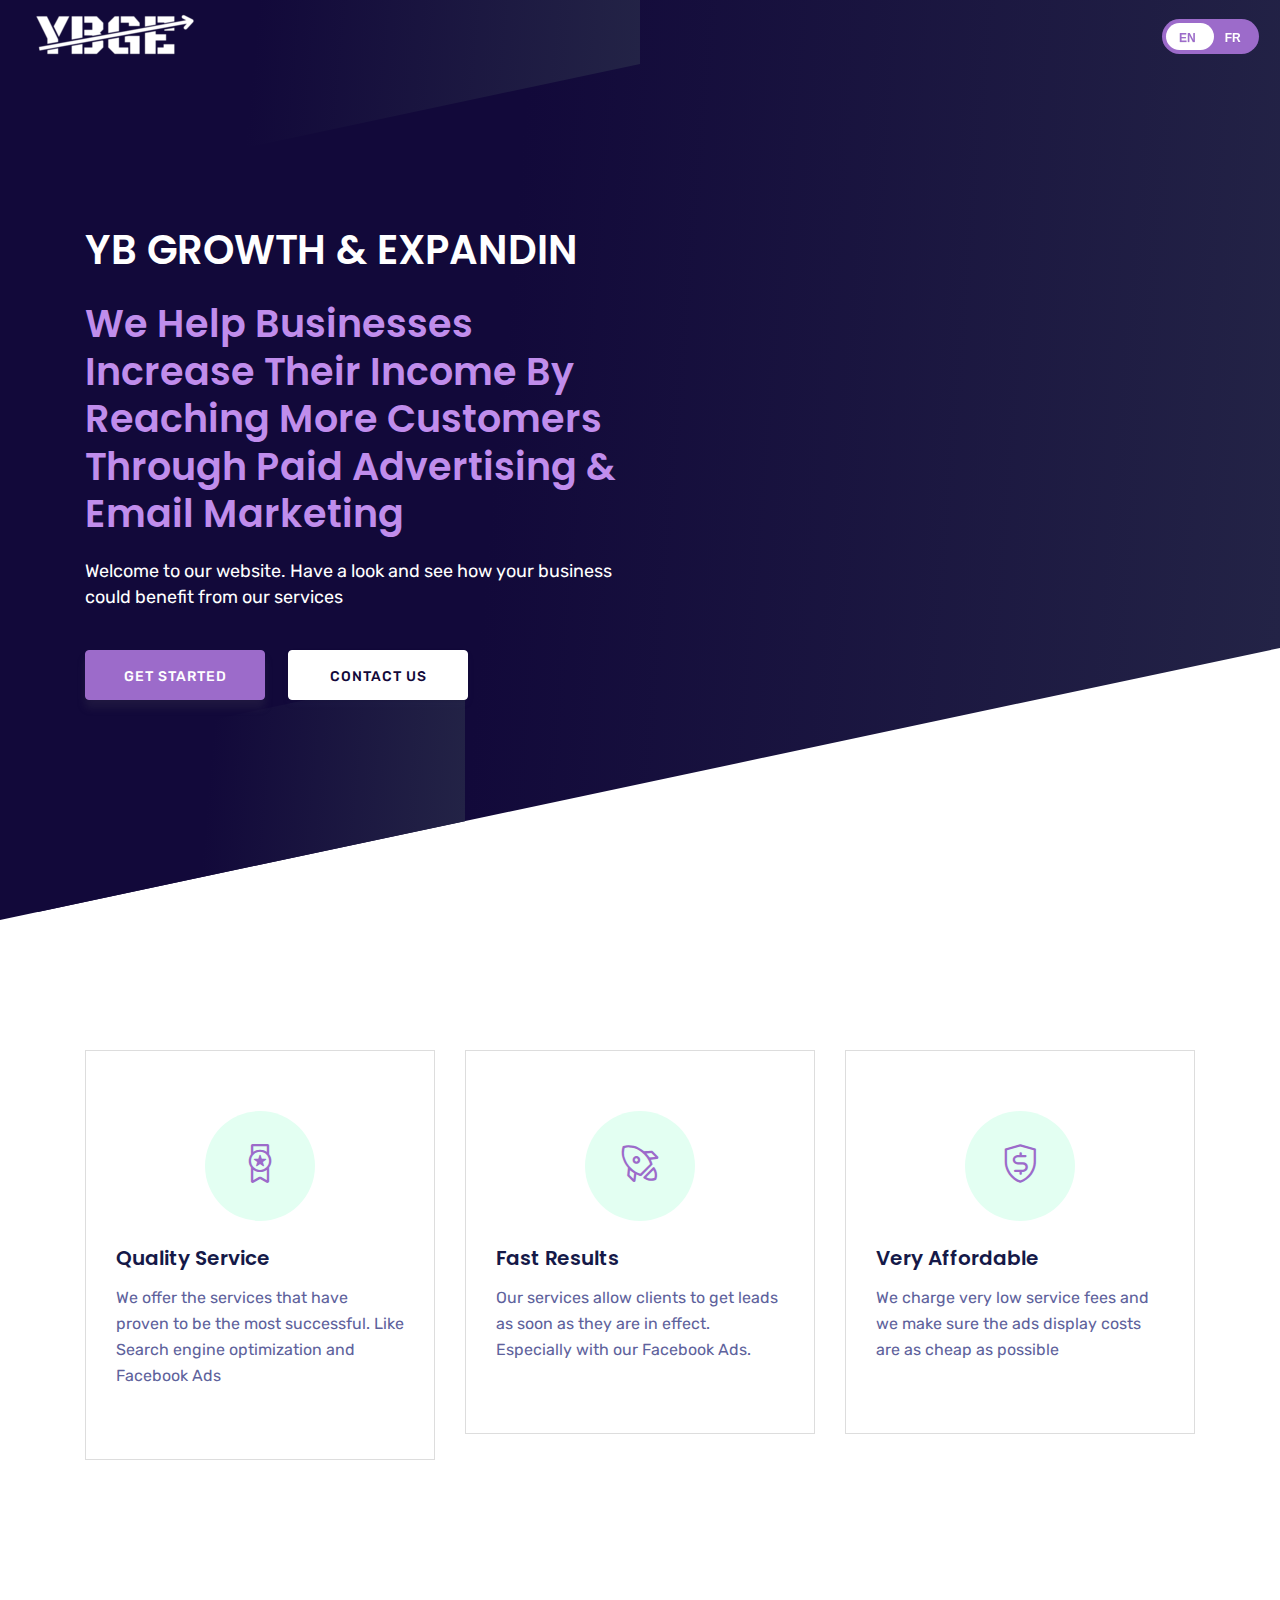
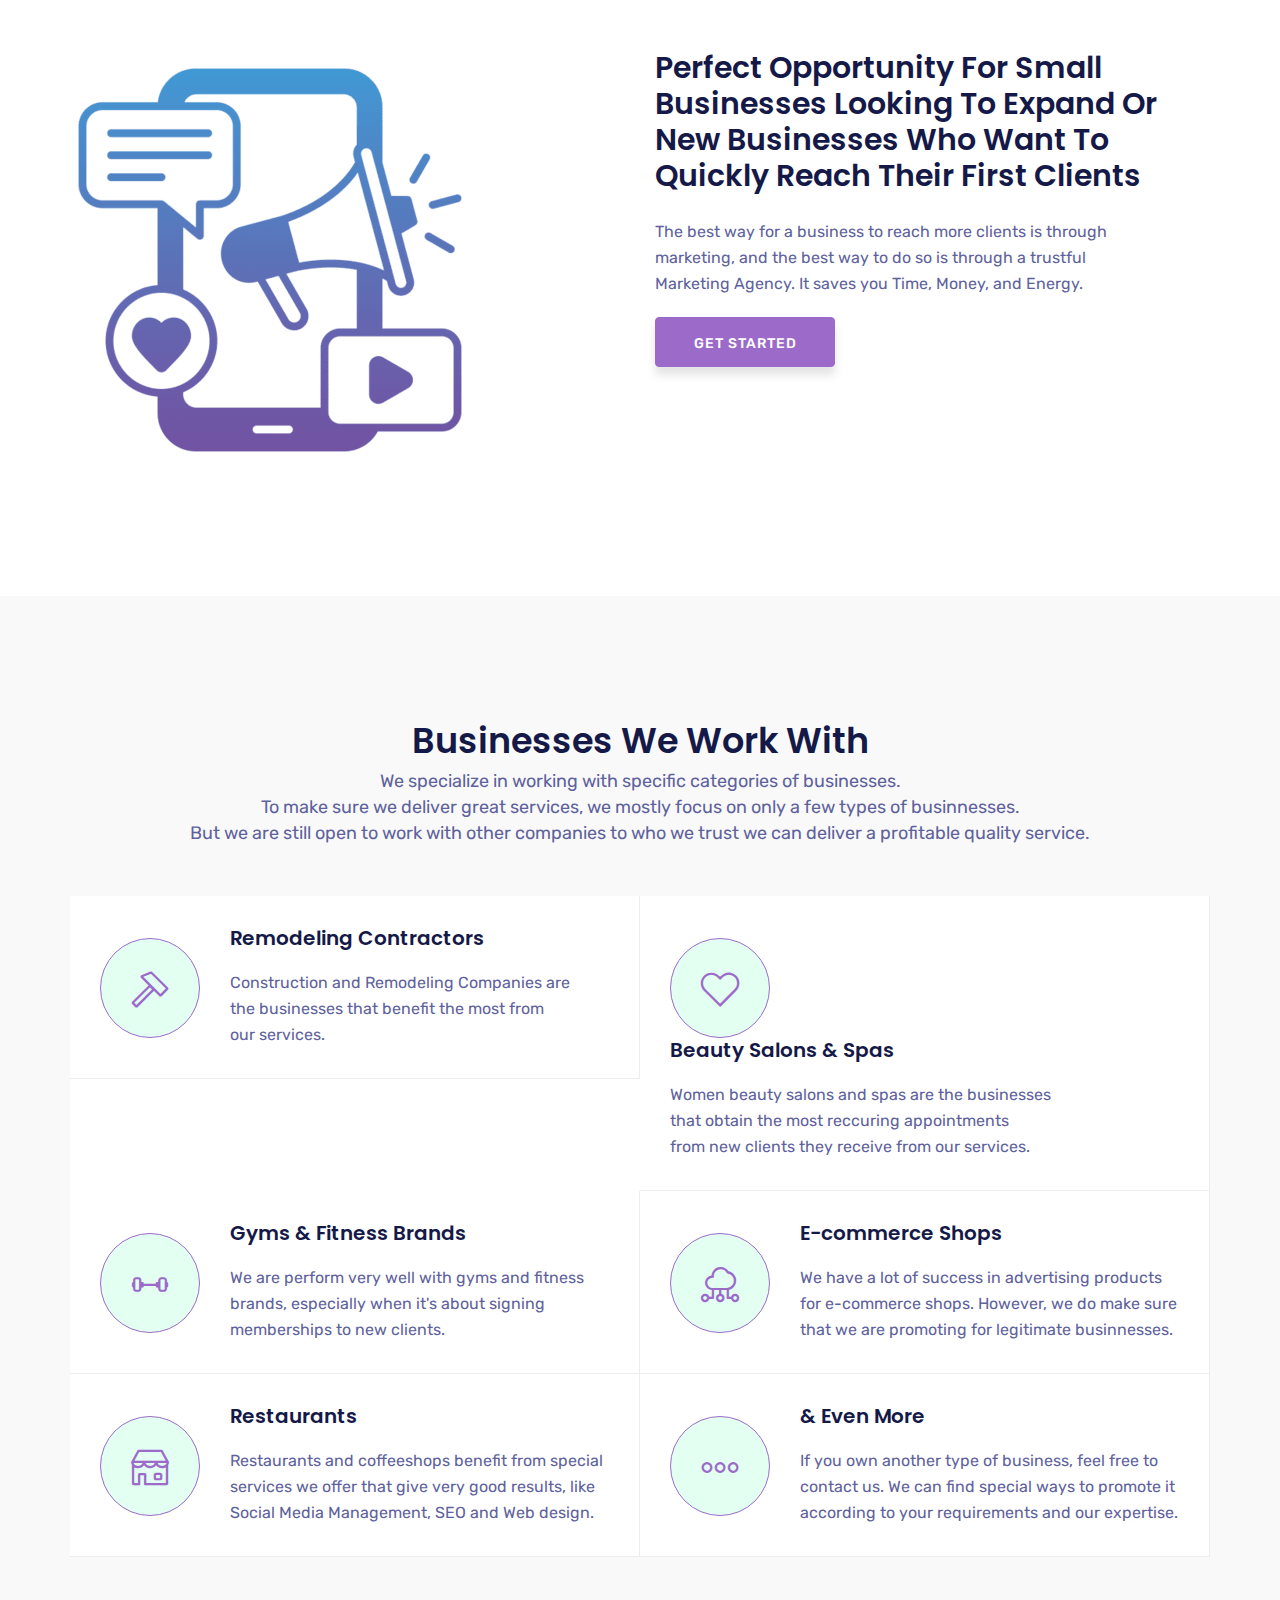
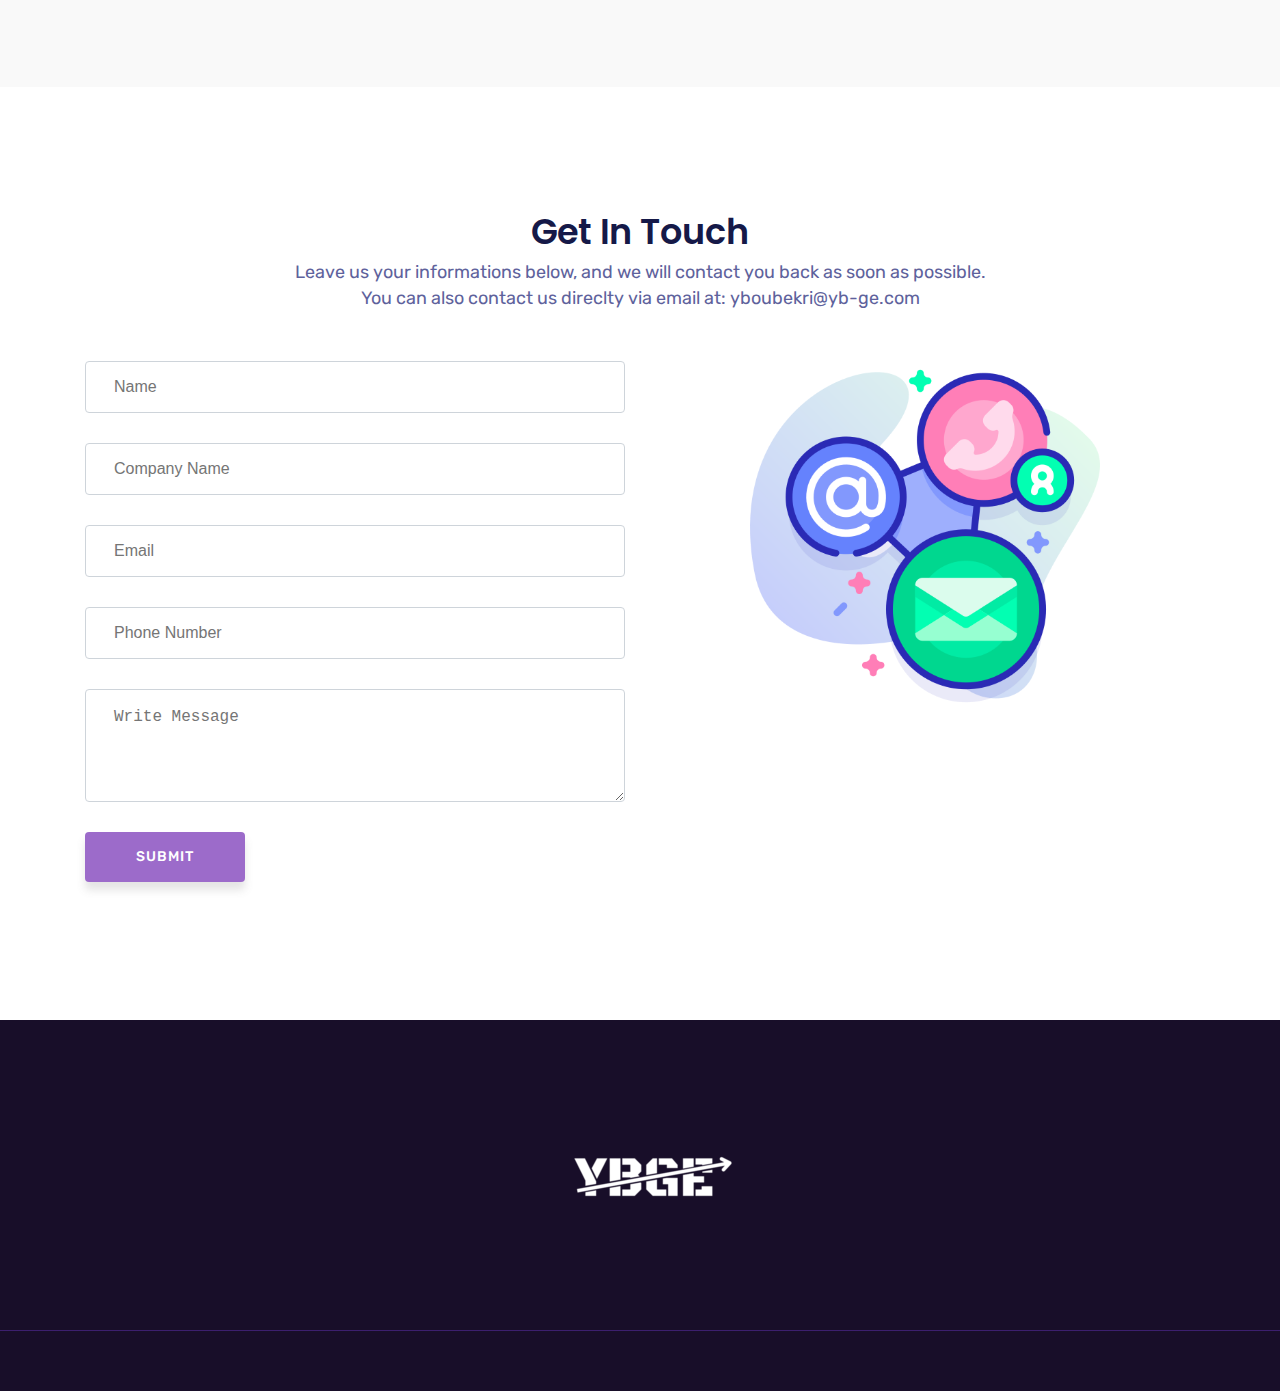
==== indexFR.html @ c8ad411f "Add files via upload" ====
<!DOCTYPE html>
<html lang="en">
  <head>
    <!-- Required meta tags -->
    <meta charset="utf-8">
    <meta name="viewport" content="width=device-width, initial-scale=1, shrink-to-fit=no">
    <meta name="keywords" content="Bootstrap, Landing page, Template, Business, Service">
    <meta name="viewport" content="width=device-width, initial-scale=1, maximum-scale=1">
    <meta name="author" content="Grayrids">
    <title>YBGE | Marketing Agency</title>
    <link rel="shortcut icon" href="image (2).png" type="image/png">
    <link rel="stylesheet" href="bootstrap.min.css">
    <link rel="stylesheet" href="css/LineIcons.css">
    <link rel="stylesheet" href="main.css">
    <link rel="stylesheet" href="lang.css">
    <script src="js/jquery-min.js"></script>
    <script src="js/bootstrap.min.js"></script>
    <script src="js/owl.carousel.js"></script>      
    <script src="js/scrolling-nav.js"></script>    
    <script src="js/jquery.easing.min.js"></script>     
    <script src="js/jquery.magnific-popup.min.js"></script>      
    <script src="js/main.js"></script>      
  </head>
  <body>
    <header id="home" class="hero-area">    
      <div class="overlay">
        <span></span>
        <span></span>
      </div>
      <nav class="navbar navbar-expand-md bg-inverse fixed-top scrolling-navbar">
        <div class="container">
          <a href="index.html" class="navbar-brand"><img src="img/image (2).png" alt=""></a>       
          <button class="navbar-toggler" type="button" data-toggle="collapse" data-target="#navbarCollapse" aria-controls="navbarCollapse" aria-expanded="false" aria-label="Toggle navigation">
            <i class="lni-menu"></i>
          </button>
        </div>
        <center>
          <div class="switch">
              <input id="language-toggle" class="check-toggle check-toggle-round-flat" type="checkbox">
              <label for="language-toggle"></label>
              <span class="on">EN</span>
              <span class="off">FR</span>
            </div>
        </center>
      </nav>  
      <div class="container">      
        <div class="row space-100">
          <div class="col-lg-6 col-md-12 col-xs-12">
            <div class="contents">
              <h2 class="head-title">YB GROWTH & EXPANDIN</h2>
              <h2 class="head-title2">We Help Businesses Increase Their Income By Reaching More Customers Through Paid Advertising & Email Marketing</h2>
              <p>Welcome to our website. Have a look and see how your business <br> could benefit from our services</p>
              <div class="header-button">
                <a href="#features" class="btn btn-border-filled page-scroll">Get Started</a>
                <a href="#contact" class="btn btn-border page-scroll">Contact Us</a>
              </div>
            </div>
          </div>
        </div> 
      </div>             
    </header>
    <section id="services" class="section">
      <div class="container">
        <div class="row">
          <!-- Start Col -->
          <div class="col-lg-4 col-md-6 col-xs-12">
            <div class="services-item text-center">
              <div class="icon">
                <i class="lni-medall"></i>
              </div>
              <h4>Quality Service</h4>
              <p>We offer the services that have proven to be the most successful. Like Search engine optimization and Facebook Ads</p>
            </div>
          </div>
          <!-- End Col -->
          <!-- Start Col -->
          <div class="col-lg-4 col-md-6 col-xs-12">
            <div class="services-item text-center">
              <div class="icon">
                <i class="lni-rocket"></i>
              </div>
              <h4>Fast Results</h4>
              <p>Our services allow clients to get leads as soon as they are in effect. Especially with our Facebook Ads.</p>
            </div>
          </div>
          <!-- End Col -->
          <!-- Start Col -->
          <div class="col-lg-4 col-md-6 col-xs-12">
            <div class="services-item text-center">
              <div class="icon">
                <i class="lni-money-protection"></i>
              </div>
              <h4>Very Affordable</h4>
              <p>We charge very low service fees and we make sure the ads display costs are as cheap as possible</p>
            </div>
          </div>
          <!-- End Col -->

        </div>
      </div>
    </section>
    <!-- Services Section End -->



    <!-- Business Plan Section Start -->
    <section id="business-plan">
      <div class="container">

        <div class="row">
          <!-- Start Col -->
          <div class="col-lg-6 col-md-12 pl-0 pt-70 pr-5">
            <div class="business-item-img">
              <img src="content-marketing.png" class="img-fluid" alt="">
            </div>
          </div>
          <!-- End Col -->
          <!-- Start Col -->
          <div class="col-lg-6 col-md-12 pl-4">
            <div class="business-item-info">
              <h3>Perfect Opportunity For Small Businesses Looking To Expand Or New Businesses Who Want To Quickly Reach Their First Clients</h3>
              <p>The best way for a business to reach more clients is through<br> marketing, and the best way to do so is through a trustful<br> Marketing Agency. It saves you Time, Money, and Energy.</p>
              <a href="#features" class="btn btn-border-filled page-scroll">Get Started</a>
            </div>
          </div>
          <!-- End Col -->

        </div>
      </div>
    </section>
    <!-- Business Plan Section End -->



    <!-- Cool Fetatures Section Start -->
    <section id="features" class="section">
      <div class="container">
        <!-- Start Row -->
        <div class="row">
          <div class="col-lg-12">
            <div class="features-text section-header text-center">  
              <div>   
                <h2 class="section-title">Businesses We Work With</h2>
                <div class="desc-text">
                  <p>We specialize in working with specific categories of businesses.<br>To make sure we deliver great services, we mostly
                    focus on only a few types of businnesses.<br>But we
                    are still open to work with other companies to who
                    we trust we can deliver a profitable quality service.</p>
                </div>
              </div> 
            </div>
          </div>

        </div>
        <!-- End Row -->
        <!-- Start Row -->
        <div class="row featured-bg">
         <!-- Start Col -->
          <div class="col-lg-6 col-md-6 col-xs-12 p-0">
             <!-- Start Fetatures -->
            <div class="feature-item featured-border1">
              <a href="#contact" class="page-scroll">
                <div class="feature-icon float-left">
                  <i class="lni-construction-hammer"></i>
                </div>
              </a>
               <div class="feature-info float-left">
                 <h4>Remodeling Contractors</h4>
                 <p>Construction and Remodeling Companies are<br>the businesses that benefit the most from<br> our services.</p>
               </div>
            </div>
            <!-- End Fetatures -->
          </div>
           <!-- End Col -->
          
         <!-- Start Col -->
          <div class="col-lg-6 col-md-6 col-xs-12 p-0">
             <!-- Start Fetatures -->
             <div class="feature-item featured-border1">
              <a href="#contact" class="page-scroll">
                <div class="feature-icon float-left">
                  <i class="lni-heart"></i>
                </div>
              </a>
               <div class="feature-info float-left">
                 <h4>Beauty Salons & Spas</h4>
                 <p>Women beauty salons and spas are the businesses<br>that obtain the most reccuring appointments<br>from new clients they receive from our services.</p>
               </div>
            </div>
            <!-- End Fetatures -->
          </div>
           <!-- End Col -->
          
         <!-- Start Col -->
          <div class="col-lg-6 col-md-6 col-xs-12 p-0">
             <!-- Start Fetatures -->
             <div class="feature-item featured-border1">
              <a href="#contact" class="page-scroll">
                <div class="feature-icon float-left">
                  <i class="lni-dumbbell"></i>
                </div>
              </a>
               <div class="feature-info float-left">
                 <h4>Gyms & Fitness Brands</h4>
                 <p>We are perform very well with gyms and fitness<br>brands, especially when it's about signing<br>memberships to new clients.</p>
               </div>
            </div>
            <!-- End Fetatures -->
          </div>
           <!-- End Col -->
          
         <!-- Start Col -->
          <div class="col-lg-6 col-md-6 col-xs-12 p-0">
             <!-- Start Fetatures -->
             <div class="feature-item featured-border1">
              <a href="#contact" class="page-scroll">
                <div class="feature-icon float-left">
                  <i class="lni-cloudnetwork"></i>
                </div>
              </a>
              <div class="feature-info float-left">
                <h4>E-commerce Shops</h4>
                <p>We have a lot of success in advertising products<br>for e-commerce shops. However, we do make sure<br> that we are promoting for legitimate businnesses.</p>
              </div>
            </div>
            <!-- End Fetatures -->
          </div>
           <!-- End Col -->
          
         <!-- Start Col -->
          <div class="col-lg-6 col-md-6 col-xs-12 p-0">
             <!-- Start Fetatures -->
             <div class="feature-item featured-border1">
              <a href="#contact" class="page-scroll">
                <div class="feature-icon float-left">
                  <i class="lni-restaurant"></i>
                </div>
              </a>
               <div class="feature-info float-left">
                 <h4>Restaurants</h4>
                 <p>Restaurants and coffeeshops benefit from special<br>services we offer that give very good results, like<br>Social Media Management, SEO and Web design.</p>
               </div>
            </div>
            <!-- End Fetatures -->
          </div>
           <!-- End Col -->
          
         <!-- Start Col -->
          <div class="col-lg-6 col-md-6 col-xs-12 p-0">
             <!-- Start Fetatures -->
             <div class="feature-item featured-border1">
              <a href="#contact" class="page-scroll">
                <div class="feature-icon float-left">
                  <i class="lni-more"></i>
                </div>
              </a>
               <div class="feature-info float-left">
                <h4>& Even More</h4>
                <p>If you own another type of business, feel free to<br>contact us. We can find special ways to promote it<br> according to your requirements and our expertise.</p>
               </div>
            </div>
          </div>
        </div>
      </div>
    </section>
      </div>
    </section>




    <!-- Contact Us Section -->
    <section id="contact" class="section">
      <!-- Container Starts -->
      <div class="container">
        <!-- Start Row -->
        <div class="row">
          <div class="col-lg-12">
            <div class="contact-text section-header text-center">  
              <div>   
                <h2 class="section-title">Get In Touch</h2>
                <div class="desc-text">
                  <p>Leave us your informations below, and we will contact you back as soon as possible.</p>  
                  <p>You can also contact us direclty via email at: yboubekri@yb-ge.com</p>
                </div>
              </div> 
            </div>
          </div>
        </div>
        <!-- End Row -->
        <!-- Start Row -->
        <div class="row">
          <!-- Start Col -->
          <div class="col-lg-6 col-md-12">
          <form id="contactForm" action="https://formsubmit.co/yboubekri@yb-ge.com" method="POST">
            <div class="row">
              <div class="col-md-6">
                <div class="form-group">
                  <input type="hidden" name="_captcha" value="false">
                  <input type="hidden" name="_next" value="https://yb-ge.com/thankyou.html">
                  <input type="text" class="form-control" id="name" name="name" placeholder="Name" required data-error="Please enter your name">
                  <div class="help-block with-errors"></div>
                </div>                                 
              </div>
              <div class="col-md-6">
                <div class="form-group">
                  <input type="text" placeholder="Company Name" id="msg_subject" class="form-control" name="msg_subject" required data-error="Please enter your subject">
                  <div class="help-block with-errors"></div>
                </div> 
              </div>
              <div class="col-md-6">
                <div class="form-group">
                  <input type="text" class="form-control" id="email" name="email" placeholder="Email" required data-error="Please enter your Email">
                  <div class="help-block with-errors"></div>
                </div>                                 
              </div>
              <div class="col-md-6">
                <div class="form-group">
                  <input type="text" placeholder="Phone Number" id="budget" class="form-control" name="Phone" required data-error="Please enter your Budget">
                  <div class="help-block with-errors"></div>
                </div> 
              </div>
              <div class="col-md-12">
                <div class="form-group"> 
                  <textarea class="form-control" id="message"  name="message" placeholder="Write Message" rows="4" data-error="Write your message" required></textarea>
                  <div class="help-block with-errors"></div>
                </div>
                <div class="submit-button">
                  <button class="btn btn-common" id="submit" type="submit">Submit</button>
                  <div id="msgSubmit" class="h3 hidden"></div> 
                  <div class="clearfix"></div> 
                </div>
              </div>
            </div>            
          </form>
          </div>
          <!-- End Col -->
          <!-- Start Col -->
          <div class="col-lg-1">
            
          </div>
          <!-- End Col -->
          <!-- Start Col -->
          <div class="col-lg-4 col-md-12">
            <div class="contact-img">
              <img src="contact-me.png" class="img-fluid" alt="">
            </div>
          </div>
          <div class="col-lg-1">
          </div>
        </div>
      </div>
    </section>
    <footer>
      <section id="footer-Content">
        <div class="container">
          <div class="row">
            <div>
              <div class="footer-logo">
              <a href="index.html" class="scroll-up">
                <img src="img/image (2).png" alt="">
              </a>
              </div>
            </div>
          </div>
        </div>
        <div class="copyright"></div>
          </div>
        </div>
      <!-- Copyright End -->
      </section>
      <!-- Footer area End -->
      
    </footer>
    <!-- Footer Section End --> 
    <a href="#" class="back-to-top">
      <i class="lni-chevron-up"></i>
    </a> 
  </body>
</html>
---- main.css ----
/*
Theme Name:       SlickBiz - Bootstrap 4 Template
Author:           UIdeck
Author URI:       http://uideck.com
Text Domain:      UIdeck
Domain Path:      /languages/
*/
/* ==========================================================================
   IMPORT GOOGLE FONTS
   ========================================================================== */
@import url("https://fonts.googleapis.com/css?family=Rubik:400,400i,500");
@import url("https://fonts.googleapis.com/css?family=Poppins:400,500,600");
/* ==========================================================================
   GENERAL
   ========================================================================== */
body {
  font-family: 'Rubik', sans-serif;
  color: #a0a6ad;
  font-size: 14px;
  font-weight: 400;
  background: #fff;
  overflow-x: hidden; }

html {
  overflow-x: hidden; }

p {
  font-size: 14px;
  color: #5e629c;
  line-height: 26px;
  margin-bottom: 0; }

a:hover, a:focus {
  color: #000; }

a {
  color: #000;
  -webkit-transition: all 0.3s ease-in-out;
  -moz-transition: all 0.3s ease-in-out;
  -o-transition: all 0.3s ease-in-out;
  transition: all 0.3s ease-in-out; }

h1, h2, h3, h4, h5 {
  font-family: 'Poppins', sans-serif;
  font-size: 40px;
  font-weight: 400;
  color: #151948; }

.footerrr {
  right: 50px;
  size: 100px;
}

ul {
  margin: 0;
  padding: 0; }

ul li {
  list-style: none; }

a:hover,
a:focus {
  text-decoration: none;
  outline: none; }

a:not([href]):not([tabindex]) {
  color: #fff; }

a:not([href]):not([tabindex]):focus, a:not([href]):not([tabindex]):hover {
  color: #fff; }

.bg-transparent {
  background: transparent !important; }

.bg-defult {
  background: #3c9cfd !important; }

/* ==========================================================================
   Section Title
   ========================================================================== */
.section {
  padding: 130px 0px; }

.form-control:focus {
  outline: none;
  box-shadow: none; }

.section-header {
  color: #fff;
  margin-bottom: 50px;
  text-align: center;
  position: relative; }

.section-header .section-title {
  font-size: 35px;
  margin-bottom: 12px;
  font-weight: 600;
  position: relative;
  line-height: 30px; }

.section-header .desc-text p {
  font-size: 18px;
  color: #5e629c;
  line-height: 26px;
  margin-bottom: 0; }

/* ==========================================================================
   Buttons
   ========================================================================== */
.btn {
  font-size: 14px;
  padding: 10px 30px;
  border-radius: 4px;
  font-family: 'Rubik', sans-serif;
  letter-spacing: 1px;
  font-weight: 500;
  color: #fff;
  border: none;
  text-transform: uppercase;
  -webkit-transition: all 0.3s ease-in-out;
  -moz-transition: all 0.3s ease-in-out;
  -o-transition: all 0.3s ease-in-out;
  transition: all 0.3s ease-in-out;
  display: inline-block; }

.btn:focus,
.btn:active {
  box-shadow: none;
  outline: none; }

.btn-common {
  background-color: #9c6bca;
  position: relative;
  z-index: 1;
  box-shadow: 0px 8px 9px 0px rgba(96, 94, 94, 0.17);
  width: 160px;
  height: 50px;
  padding: 14px 15px; }

.btn-common:hover {
  color: #fff;
  transform: translateY(-2px); }

.btn-light-bg {
  background-color: #ff704f; }

.btn-border {
  border-style: solid;
  border-width: 1px;
  cursor: pointer;
  background-color: transparent;
  border-color: #3ecf8e;
  color: #9c6bca;
  width: 160px;
  height: 50px;
  padding: 14px 15px; }

.btn-border:hover {
  box-shadow: 0px 8px 9px 0px rgba(96, 94, 94, 0.17);
  transform: translateY(-2px); }

.btn-border-filled {
  cursor: pointer;
  background-color: #9c6bca;
  border: 1px solid #9c6bca;
  color: #fff;
  box-shadow: 0px 8px 9px 0px rgba(96, 94, 94, 0.17);
  width: 180px;
  height: 50px;
  padding: 15px 15px; }

.btn-border-filled:hover {
  color: #fff;
  background-color: transparent;
  border-color: #fff;
  transform: translateY(-2px); }

.btn-lg {
  padding: 14px 33px;
  text-transform: uppercase;
  font-size: 16px; }

.btn-rm {
  color: #3c9cfd;
  padding: 10px 0;
  text-transform: capitalize;
  font-size: 16px; }

.btn-rm i {
  vertical-align: middle; }

.btn-singin {
  background: #7fc9fb;
  color: #fff;
  padding: 10px 23px;
  margin-left: 30px;
  box-shadow: 0px 8px 9px 0px rgba(96, 94, 94, 0.17); }

.btn-singin:hover,
.btn-singin:active,
.btn-singin:focus {
  color: #fff;
  box-shadow: 0px 0px 0px 0px rgba(96, 94, 94, 0.17); }

.btn-light-singin:hover,
.btn-light-singin:active,
.btn-light-singin:focus {
  color: #fff;
  box-shadow: 0px 0px 0px 0px rgba(96, 94, 94, 0.17); }

.btn-apple {
  border-width: 2px;
  border-color: #3c96ff;
  border-style: solid;
  background: linear-gradient(to right, #3c96ff 0%, #2dfbff 100%);
  -webkit-background-clip: text;
  -webkit-text-fill-color: transparent;
  transition: all 0.3s ease-in-out;
  -moz-transition: all 0.3s ease-in-out;
  -webkit-transition: all 0.3s ease-in-out;
  -o-transition: all 0.3s ease-in-out; }

.btn-apple i {
  background: linear-gradient(to right, #3c96ff 0%, #9c6bca 100%);
  -webkit-background-clip: text;
  -webkit-text-fill-color: transparent; }

.btn-apple:hover,
.btn-apple:active,
.btn-apple:focus {
  background: linear-gradient(to right, #3c96ff 0%, #9c6bca 100%) !important;
  -webkit-background-clip: text !important;
  -webkit-text-fill-color: transparent !important; }

button:focus {
  outline: none !important; }

.btn-border-fill {
  background: #fff;
  border-color: #fff;
  color: #3c9cfd; }

.btn-subtitle {
  color: #191c1e;
  font-family: 'Poppins', sans-serif;
  background: #dbecff;
  text-align: center;
  border-radius: 30px;
  padding: 6px 30px;
  text-transform: uppercase;
  font-weight: 700;
  margin-bottom: 20px;
  font-size: 14px; }

.clear {
  clear: both; }

.mt {
  margin-top: 80px; }

.mt-30 {
  margin-top: 30px; }

.mb-30 {
  margin-bottom: 30px; }

.pt-30 {
  padding-top: 30px; }

.pb-30 {
  padding-bottom: 30px; }

.pt-70 {
  padding-top: 70px; }

.mb-50 {
  margin-bottom: 50px; }

.padding-0 {
  padding: 0; }

.pr-20 {
  padding-right: 20px; }

.pl-20 {
  padding-left: 20px; }

.pl-70 {
  padding-left: 70px; }

.pr-70 {
  padding-right: 70px; }

/* Preloader */
#preloader {
  position: fixed;
  top: 0;
  left: 0;
  right: 0;
  bottom: 0;
  background-color: #fff;
  z-index: 9999999; }

.loader {
  top: 50%;
  width: 50px;
  height: 50px;
  border-radius: 100%;
  position: relative;
  margin: 0 auto; }

#loader-1:before, #loader-1:after {
  content: "";
  position: absolute;
  top: -10px;
  left: -10px;
  width: 100%;
  height: 100%;
  border-radius: 100%;
  border: 7px solid transparent;
  border-top-color: #3c9cfd; }

#loader-1:before {
  z-index: 100;
  animation: spin 2s infinite; }

#loader-1:after {
  border: 7px solid #fafafa; }

@keyframes spin {
  0% {
    -webkit-transform: rotate(0deg);
    -ms-transform: rotate(0deg);
    -o-transform: rotate(0deg);
    transform: rotate(0deg); }
  100% {
    -webkit-transform: rotate(360deg);
    -ms-transform: rotate(360deg);
    -o-transform: rotate(360deg);
    transform: rotate(360deg); } }

/* ========================================================================== 
   Scroll To Up 
   ========================================================================== */
.back-to-top {
  display: none;
  position: fixed;
  bottom: 18px;
  right: 15px;
  width: 45px;
  height: 45px;
  line-height: 50px;
  cursor: pointer;
  text-align: center;
  border-radius: 4px;
  background: #12093a;
  background: linear-gradient(95deg, #12093a 40%, #232346 100%);
  box-shadow: 0px 8px 9px 0px rgba(96, 94, 94, 0.17);
  z-index: 9999999; }

.back-to-top i {
  color: #fff;
  font-size: 20px;
  -webkit-transition: all 0.3s ease-in-out;
  -moz-transition: all 0.3s ease-in-out;
  -o-transition: all 0.3s ease-in-out;
  transition: all 0.3s ease-in-out; }

.scroll-up {
  -webkit-transition: all 0.3s ease-in-out;
  -moz-transition: all 0.3s ease-in-out;
  -o-transition: all 0.3s ease-in-out;
  transition: all 0.3s ease-in-out;
}

/* ==========================================================================
   Navbar Style
   ========================================================================== */
.logo-menu a {
  font-size: 20px;
  color: #fff; }

.menu-bg {
  background: #12093a;
  background: linear-gradient(95deg, #12093a 40%, #232346 100%) !important;
  box-shadow: 0 0 7px 1px rgba(0, 0, 0, 0.1);
  z-index: 9999;
  padding: 5px;
  -webkit-transition: all 0.5s ease-in-out;
  transition: all 0.5s ease-in-out; }

.menu-bg .menu-button {
  top: 0; }

.menu-bg .menu-button:hover {
  cursor: pointer;
  color: #3c9cfd; }

.menu-bg .logo-menu a {
  color: #3c9cfd; }

.menu-bg .navbar-nav .nav-link {
  color: #ffffff !important; }

.menu-bg .navbar-nav .nav-link:hover {
  color: #ffffff !important; }

.menu-bg .navbar-nav .active {
  color: #ffffff !important; }

.navbar-expand-md .navbar-nav .nav-link {
  color: #fff;
  font-size: 16px;
  padding: 8px 0px;
  margin-left: 26px;
  font-family: 'Poppins', sans-serif;
  position: relative;
  font-weight: 500; }

.navbar-expand-md .navbar-nav .nav-link:before {
  content: '';
  position: absolute;
  bottom: 0;
  left: 0;
  width: 0;
  height: 2px;
  background: #ffffff;
  -webkit-transition: 0.3s;
  -moz-transition: 0.3s;
  transition: 0.3s; }

.navbar-expand-md .navbar-nav .active::before,
.navbar-expand-md .navbar-nav .nav-link:hover::before {
  width: 100%; }

.navbar-brand {
  color: #fff; }

.navbar-expand-md .navbar-nav .nav-link:focus,
.navbar-expand-md .navbar-nav .nav-link:hover,
.navbar-expand-md .navbar-nav .nav-link:hover:before {
  color: #ffffff; }

.navbar-expand-md .navbar-nav .active > .nav-link,
.navbar-expand-md .navbar-nav .nav-link.active,
.navbar-expand-md .navbar-nav .nav-link.active:before,
.navbar-expand-md .navbar-nav .nav-link.open,
.navbar-expand-md .navbar-nav .open > .nav-link {
  color: #ffffff; }

.navbar-expand-md .navbar-toggler {
  background: transparent;
  border: 1px solid #fff;
  border-radius: 3px;
  margin: 5px;
  cursor: pointer;
  float: right; }

.navbar-expand-md .navbar-toggler i {
  color: #fff !important; }

.navbar-expand-md .navbar-toggler:focus {
  outline: none; }

/* ==========================================================================
   Hero Area
   ========================================================================== */
.hero-area {
  position: relative; }
  .hero-area .overlay {
    position: absolute;
    width: 100%;
    height: 100%;
    top: 0px;
    left: 0px;
    background: #12093a;
    background: linear-gradient(95deg, #12093a 40%, #232346 100%);
    -webkit-transform: skewY(-12deg);
    transform: skewY(-12deg);
    -webkit-transform-origin: 0;
    transform-origin: 0;
    z-index: -12; }
    .hero-area .overlay :nth-child(1) {
      width: 33.33333%;
      width: calc(100% / 2);
      top: 0;
      left: 16.66666%;
      left: calc(calc(100% / 3) / 2);
      right: auto;
      background: #12093a;
      background: linear-gradient(95deg, #12093a 40%, #232346 100%);
      height: 200px; }
    .hero-area .overlay :nth-child(2) {
      width: 33.33333%;
      width: calc(100% /3);
      bottom: 0;
      background: #12093a;
      background: linear-gradient(95deg, #12093a 40%, #232346 100%);
      position: absolute;
      height: 155px;
      left: 3%; }
  .hero-area .contents {
    padding: 220px 0; }
    .hero-area .contents .head-title {
      color: #fff;
      font-size: 40px;
      font-weight: 600;
      line-height: 60px;
      margin-bottom: 20px; }
      .head-title2 {
        color: #c08dec;
        font-size: 38px;
        font-weight: 600;
        line-height: 47.5px;
        margin-bottom: 20px; }
    .hero-area .contents p {
      color: #fff;
      font-size: 18px;
      line-height: 26px; }
    .hero-area .contents .btn {
      margin-top: 40px;
      margin-right: 20px;
      text-transform: uppercase;
      width: 180px;
      height: 50px;
      padding: 15px 15px; }
    .hero-area .contents .btn-border {
      border: 1px solid #fff;
      color: #12093a !important;
      -webkit-box-shadow: 0 4px 6px rgba(50, 50, 93, 0.11), 0 1px 3px rgba(0, 0, 0, 0.08);
      box-shadow: 0 4px 6px rgba(50, 50, 93, 0.11), 0 1px 3px rgba(0, 0, 0, 0.08);
      width: 180px;
      height: 50px;
      padding: 15px 15px;
      background: #fff; }
      .hero-area .contents .btn-border:hover {
        background: #fff;
        color: #12093a; }
  .hero-area .intro-img {
    padding: 180px 0 0px; }
    .hero-area .intro-img img {
      display: block;
      height: auto;
      max-width: 100%; }

/* ==========================================================================
   About 
   ========================================================================== */
#services .services-item {
  padding: 60px 30px;
  border: 1px solid #ddd;
  -moz-transition: all .8s ease;
  -webkit-transition: all .8s ease;
  transition: all .8s ease; }
  #services .services-item:hover {
    border: 1px solid #12093a;
    box-shadow: 0px 0px 25px 0px rgba(95, 95, 95, 0.24);
    -moz-transition: all .4s ease;
    -webkit-transition: all .4s ease;
    transition: all .4s ease; }
  #services .services-item .icon {
    background: #e3fff2;
    width: 110px;
    height: 110px;
    margin: 0px auto;
    margin-bottom: 0px;
    text-align: center;
    display: block;
    border-radius: 50%;
    position: relative;
    margin-bottom: 25px; }
  #services .services-item .icon i {
    font-size: 40px;
    color: #9c6bca;
    position: absolute;
    left: 0;
    right: 0;
    top: 30%; }
  #services .services-item h4 {
    font-size: 20px;
    font-weight: 600;
    color: #151948;
    margin-bottom: 15px; }
  #services .services-item p {
    font-size: 16px;
    margin-bottom: 10px;
    color: #5e629c; }

/* ==========================================================================
   business-plan Section 
   ========================================================================== */
#business-plan {
  padding-bottom: 130px; }
  #business-plan .container-fluid {
    padding-right: 30px;
    padding-left: 30px; }
  #business-plan .business-item-info {
    margin-top: 60px; }
    #business-plan .business-item-info h3 {
      font-size: 30px;
      font-weight: 600;
      margin-bottom: 25px; }
    #business-plan .business-item-info p {
      font-size: 16px;
      margin-bottom: 20px; }

/* ==========================================================================
   Features 
   ========================================================================== */
#features {
  background: #f9f9f9; }
  #features .featured-bg {
    background: #fff; }
  #features .featured-border1 {
    border-bottom: 1px solid #ededed;
    border-right: 1px solid #ededed; }
  #features .featured-border2 {
    border-bottom: 1px solid #ededed; }
  #features .featured-border3 {
    border-right: 1px solid #ededed; }
  #features .feature-item {
    padding: 30px;
    overflow: hidden;
    -moz-transition: all .8s ease;
    -webkit-transition: all .8s ease;
    transition: all .8s ease; }
    #features .feature-item .feature-icon {
      background: #e3fff2;
      width: 100px;
      height: 100px;
      margin: 0px auto;
      margin-top: 0px;
      margin-right: auto;
      margin-bottom: 0px;
      margin-bottom: 0px;
      margin-bottom: 0px;
      text-align: center;
      display: block;
      border-radius: 50%;
      position: relative;
      margin-right: 30px;
      border: 1px solid #9c6bca;
      margin-top: 12px; }
      #features .feature-item .feature-icon i {
        font-size: 40px;
        color: #9c6bca;
        position: absolute;
        left: 0;
        right: 0;
        top: 32%; }
    #features .feature-item h4 {
      font-size: 20px;
      font-weight: 600;
      margin-bottom: 20px; }
    #features .feature-item p {
      font-size: 16px;
      display: block; }
    #features .feature-item:hover {
      box-shadow: 0px 0px 25px 0px rgba(95, 95, 95, 0.24);
      -moz-transition: all .8s ease;
      -webkit-transition: all .8s ease;
      transition: all .8s ease; }
    #features .feature-item:hover .feature-icon {
      background: #9c6bca;
      -moz-transition: all .8s ease;
      -webkit-transition: all .8s ease;
      transition: all .8s ease; }
    #features .feature-item:hover .feature-icon i {
      color: #fff;
      -moz-transition: all .8s ease;
      -webkit-transition: all .8s ease;
      transition: all .8s ease; }

/* ==========================================================================
   Features 
   ========================================================================== */
#download-app {
  padding-bottom: 100px; }
  #download-app .download-info {
    padding-top: 30px; }
    #download-app .download-info h3 {
      font-size: 35px;
      font-weight: 600;
      margin-bottom: 20px;
      line-height: 44px; }
    #download-app .download-info p {
      font-size: 16px;
      display: block;
      margin-bottom: 35px; }
    #download-app .download-info .downlaod-btn {
      padding-bottom: 50px;
      border-bottom: 1px solid #ff704f;
      margin-bottom: 40px; }
    #download-app .download-info .downlaod-btn a.play-store {
      font-size: 12px;
      box-shadow: 0px 10px 20px 2px rgba(255, 112, 79, 0.24);
      border-radius: 35px;
      text-transform: inherit;
      text-align: left;
      padding: 15px 80px;
      width: 195px;
      height: 65px;
      line-height: 18px;
      margin-right: 35px;
      background: #ff704f;
      background-position-x: left;
      background-position-y: center;
      background-position: 20%; }
    #download-app .download-info .downlaod-btn a {
      position: relative; }
    #download-app .download-info .downlaod-btn a.play-store span {
      font-size: 15px;
      font-weight: 500; }
    #download-app .download-info .downlaod-btn a.play-store i {
      position: absolute;
      left: 40px;
      font-size: 28px;
      color: #fff;
      top: 18px; }
    #download-app .download-info .downlaod-btn a.ios-store i {
      position: absolute;
      left: 40px;
      font-size: 28px;
      color: #000;
      top: 18px; }
    #download-app .download-info .downlaod-btn a.ios-store {
      border: 1px solid #ff704f;
      color: #151948;
      font-size: 12px;
      box-shadow: 0px 10px 20px 2px rgba(255, 112, 79, 0.24);
      border-radius: 35px;
      text-transform: inherit;
      text-align: left;
      padding: 15px 80px;
      width: 195px;
      height: 65px;
      line-height: 18px;
      margin-right: 35px;
      background: #fff;
      background-position-x: left;
      background-position-y: center;
      background-position: 20%;
      position: relative; }
    #download-app .download-info .downlaod-btn a.play-store:hover {
      color: #151948;
      -webkit-transition: all 0.8s ease-in-out;
      -moz-transition: all 0.8s ease-in-out;
      -o-transition: all 0.8s ease-in-out;
      transition: all 0.8s ease-in-out; }
    #download-app .download-info .downlaod-btn a.ios-store span {
      font-size: 15px; }
    #download-app .download-info .downlaod-btn a.ios-store:hover {
      color: #ff704f;
      -webkit-transition: all 0.8s ease-in-out;
      -moz-transition: all 0.8s ease-in-out;
      -o-transition: all 0.8s ease-in-out;
      transition: all 0.8s ease-in-out; }
  #download-app .download-statatics h3 {
    color: #151948;
    font-size: 30px;
    font-weight: 600;
    margin-bottom: 0px; }
  #download-app .download-statatics p {
    font-size: 18px;
    color: #5e629c; }

/* ==========================================================================
   Showcase 
   ========================================================================== */
#showcase {
  padding-bottom: 375px; }
  #showcase .right-position {
    position: relative; }
  #showcase .showcase-area {
    position: absolute;
    width: 97%;
    z-index: 12;
    top: 260px;
    margin: 0px auto; }
  #showcase .showcase-text h2 {
    color: #fff; }
  #showcase .showcase-text p {
    color: #fff; }
  #showcase .gradient-bg {
    background: #5533ff;
    background: linear-gradient(95deg, #12093a 40%, #232346 100%);
    padding: 119px 0px 80px 0px; }
  #showcase .showcase-slider .owl-controls .owl-page.active span, #showcase .showcase-slider .owl-controls.clickable .owl-page:hover span {
    filter: Alpha(Opacity=100);
    opacity: 1;
    background: #9c6bca; }
  #showcase .showcase-slider .owl-controls .owl-page span {
    display: block;
    width: 12px;
    height: 12px;
    margin: 5px 7px;
    filter: Alpha(Opacity=50);
    opacity: 0.5;
    -webkit-border-radius: 20px;
    -moz-border-radius: 20px;
    border-radius: 20px;
    background: #9c6bca; }
  #showcase .showcase-slider .owl-controls .active span {
    width: 15px;
    height: 15px; }
  #showcase .showcase-slider .screenshot-thumb {
    width: 100%;
    height: 100%;
    position: relative; }
    #showcase .showcase-slider .screenshot-thumb .fancy-table {
      padding-top: 72px; }
    #showcase .showcase-slider .screenshot-thumb p {
      color: #fff;
      font-size: 16px;
      font-style: italic;
      margin-bottom: 10px; }
    #showcase .showcase-slider .screenshot-thumb h5 {
      font-size: 20px;
      color: #fff;
      display: block;
      font-weight: 600; }
    #showcase .showcase-slider .screenshot-thumb .zoom-icon a {
      display: inline-block;
      margin: 8px; }
    #showcase .showcase-slider .screenshot-thumb .zoom-icon a:hover i {
      color: #000;
      -webkit-transition: all 200ms ease-in;
      -ms-transition: all 200ms ease-in;
      -moz-transition: all 200ms ease-in;
      transition: all 200ms ease-in; }
    #showcase .showcase-slider .screenshot-thumb .zoom-icon a i {
      color: #fff;
      font-size: 20px; }
  #showcase .showcase-slider .screenshot-thumb > .hover-content {
    background-color: #9c6bca;
    opacity: 0.90;
    height: 85%;
    left: 0;
    opacity: 0;
    position: absolute;
    top: 0;
    -webkit-transition-duration: 500ms;
    -o-transition-duration: 500ms;
    transition-duration: 500ms;
    width: 83%;
    margin: 25px; }
  #showcase .showcase-slider .screenshot-thumb:hover .hover-content {
    opacity: 0.8;
    -webkit-transition-duration: 500ms;
    -o-transition-duration: 500ms;
    transition-duration: 500ms; }
  #showcase .showcase-slider .owl-wrapper-outer {
    padding: 20px 0px; }

/* ==========================================================================
   Testimonial section
   ========================================================================== */
#testimonial {
  margin-bottom: 270px;
  background: url(../img/bg/testimonial-bg.jpg) no-repeat center center;
  -webkit-background-size: cover;
  -moz-background-size: cover;
  -o-background-size: cover;
  background-size: cover; }
  #testimonial .right-position {
    position: relative; }
  #testimonial .testimonial-area {
    position: absolute;
    width: 100%;
    z-index: 12;
    top: 260px;
    margin: 0px auto; }
  #testimonial #client-testimonial {
    background-color: #fff;
    padding: 54px;
    -webkit-box-shadow: 0px 0px 25px 0px rgba(95, 95, 95, 0.24);
    -moz-box-shadow: 0px 0px 25px 0px rgba(95, 95, 95, 0.24);
    box-shadow: 0px 0px 25px 0px rgba(95, 95, 95, 0.24); }
    #testimonial #client-testimonial .content-inner p {
      font-size: 24px;
      color: #5e629c;
      font-style: italic;
      line-height: 35px; }
    #testimonial #client-testimonial .author-info {
      padding-top: 26px;
      padding-bottom: 20px; }
    #testimonial #client-testimonial .author-info h5 {
      color: #151948;
      font-size: 18px; }
    #testimonial #client-testimonial h5 span {
      font-size: 16px;
      color: #5e629c;
      font-style: italic; }
    #testimonial #client-testimonial .owl-controls .owl-buttons div.owl-prev {
      color: #9c6bca;
      display: inline-block;
      zoom: 1;
      *display: inline;
      margin: 5px;
      font-size: 16px;
      -webkit-border-radius: 30px;
      -moz-border-radius: 30px;
      border-radius: 50px;
      background: #fff;
      filter: Alpha(Opacity=50);
      position: absolute;
      left: -20px;
      top: 48%;
      opacity: 1;
      border: 1px solid #ccc;
      width: 38px;
      height: 38px;
      padding: 8px 0px; }
    #testimonial #client-testimonial .owl-controls .owl-buttons div.owl-next {
      color: #3ecf8e;
      display: inline-block;
      zoom: 1;
      *display: inline;
      margin: 5px;
      font-size: 16px;
      -webkit-border-radius: 30px;
      -moz-border-radius: 30px;
      border-radius: 50px;
      background: #fff;
      filter: Alpha(Opacity=50);
      position: absolute;
      right: -20px;
      top: 48%;
      opacity: 1;
      border: 1px solid #ccc;
      width: 38px;
      height: 38px;
      padding: 8px 0px; }
    #testimonial #client-testimonial .owl-controls .owl-buttons div.owl-prev:hover, #testimonial #client-testimonial .owl-controls .owl-buttons div.owl-next:hover {
      color: #fff;
      background: #3ecf8e;
      border-color: #3ecf8e; }
  #testimonial .video-promo-content {
    padding-top: 0;
    padding-bottom: 300px; }
  #testimonial .video-play-button {
    position: absolute;
    z-index: 10;
    top: 30%;
    left: 50%;
    transform: translateX(-50%) translateY(-50%);
    box-sizing: content-box;
    display: block;
    width: 32px;
    height: 44px;
    /* background: #fa183d; */
    border-radius: 50%;
    padding: 18px 20px 18px 28px; }
  #testimonial .video-play-button:before {
    content: "";
    position: absolute;
    z-index: 0;
    left: 50%;
    top: 50%;
    transform: translateX(-50%) translateY(-50%);
    display: block;
    width: 100px;
    height: 100px;
    background: #fff;
    border-radius: 50%;
    animation: pulse-border 1500ms ease-out infinite; }
  #testimonial .video-play-button:after {
    content: "";
    position: absolute;
    z-index: 1;
    left: 50%;
    top: 50%;
    transform: translateX(-50%) translateY(-50%);
    display: block;
    width: 100px;
    height: 100px;
    background: #fff;
    border-radius: 50%;
    transition: all 200ms;
    opacity: 0.5; }
  #testimonial .video-play-button:hover:after {
    background-color: #9c6bca; }
  #testimonial .video-play-button:hover span {
    border-left: 22px solid #fff;
    border-top: 14px solid transparent;
    border-bottom: 14px solid transparent;
    border-radius: 2px; }
  #testimonial .video-play-button span {
    display: block;
    position: relative;
    z-index: 3;
    width: 0;
    height: 0;
    border-left: 22px solid #9c6bca;
    border-top: 14px solid transparent;
    border-bottom: 14px solid transparent;
    border-radius: 2px;
    margin-top: 8px;
    margin-left: 5px; }

@keyframes pulse-border {
  0% {
    transform: translateX(-50%) translateY(-50%) translateZ(0) scale(1);
    opacity: 1; }
  100% {
    transform: translateX(-50%) translateY(-50%) translateZ(0) scale(1.5);
    opacity: 0; } }

/* ==========================================================================
   Our Pricing 
   ========================================================================== */
#pricing .pricing-table {
  padding: 55px;
  border: 1px solid #ccc;
  -moz-transition: all .8s ease;
  -webkit-transition: all .8s ease;
  transition: all .8s ease; }
  #pricing .pricing-table h3 {
    font-size: 20px;
    color: #151948;
    font-weight: 500;
    text-transform: uppercase;
    margin-bottom: 11px; }
  #pricing .pricing-table h1 {
    color: #3ecf8e;
    font-size: 50px;
    font-weight: 500;
    position: relative;
    padding-left: 10px; }
  #pricing .pricing-table h1 span {
    font-size: 16px;
    position: absolute;
    left: 20%;
    top: 10px; }
  #pricing .pricing-table ul {
    padding-bottom: 28px; }
  #pricing .pricing-table ul li {
    font-size: 16px;
    font-weight: 400;
    color: #5e629c;
    display: block;
    line-height: 33px; }
  #pricing .pricing-table:hover {
    border: 1px solid #3ecf8e;
    box-shadow: 0px 0px 25px 0px rgba(95, 95, 95, 0.24);
    -moz-transition: all .4s ease;
    -webkit-transition: all .4s ease;
    transition: all .4s ease; }

/* ==========================================================================
   team section
   ========================================================================== */
#team .single-team {
  border: 1px solid #ddd;
  position: relative;
  -moz-transition: all .8s ease;
  -webkit-transition: all .8s ease;
  transition: all .8s ease; }
  #team .single-team img {
    width: 100%; }
  #team .single-team .team-social-icons {
    position: absolute;
    left: 0;
    right: 0;
    text-align: center;
    top: -20px; }
    #team .single-team .team-social-icons ul.social-list li {
      display: inline-block;
      width: 35px;
      height: 35px;
      border: 1px solid #ccc;
      border-radius: 50%;
      padding: 5px;
      line-height: 30px;
      margin: 4px;
      background: #fff; }
    #team .single-team .team-social-icons ul.social-list li:hover {
      background: #3ecf8e;
      -moz-transition: all .4s ease;
      -webkit-transition: all .4s ease;
      border-color: #3ecf8e;
      transition: all .4s ease; }
    #team .single-team .team-social-icons ul.social-list li:hover a {
      display: block; }
    #team .single-team .team-social-icons ul.social-list li:hover a i {
      color: #fff;
      -moz-transition: all .4s ease;
      -webkit-transition: all .4s ease;
      transition: all .4s ease; }
    #team .single-team .team-social-icons ul.social-list li a i {
      color: #3ecf8e;
      font-size: 16px; }
  #team .single-team:hover {
    box-shadow: 0px 0px 25px 0px rgba(95, 95, 95, 0.24);
    -moz-transition: all .8s ease;
    -webkit-transition: all .8s ease;
    transition: all .8s ease; }
  #team .single-team .team-details {
    padding: 45px 0px 30px 0px;
    position: relative; }
    #team .single-team .team-details h5.team-title {
      font-size: 16px;
      font-weight: 600;
      display: block;
      margin-bottom: 0; }
    #team .single-team .team-details p {
      font-size: 12px;
      color: #5e629c; }

/* ==========================================================================
   Blog section
   ========================================================================== */
.blog-hero-area {
  background: url(../img/hero-area.jpg) no-repeat;
  background-size: auto;
  background-size: cover;
  color: #fff;
  overflow: hidden;
  position: relative; }

.blog-hero-area .contents {
  padding: 160px 0 140px; }

#blog {
  background: #f9f9f9; }
  #blog .blog-item-wrapper {
    border: 1px solid #ddd;
    background-color: #fff;
    -moz-transition: all .8s ease;
    -webkit-transition: all .8s ease;
    transition: all .8s ease; }
    #blog .blog-item-wrapper:hover {
      box-shadow: 0px 0px 25px 0px rgba(95, 95, 95, 0.24);
      -moz-transition: all .8s ease;
      -webkit-transition: all .8s ease;
      transition: all .8s ease;
      border-color: #3ecf8e; }
    #blog .blog-item-wrapper:hover h3 a {
      color: #3ecf8e; }
    #blog .blog-item-wrapper .blog-item-text {
      padding: 26px 30px 30px 30px; }
    #blog .blog-item-wrapper h3 {
      font-size: 20px;
      font-weight: 600;
      line-height: 28px;
      margin-bottom: 12px; }
    #blog .blog-item-wrapper h3 a {
      color: #151948; }
    #blog .blog-item-wrapper p {
      font-size: 15px;
      line-height: 23px;
      margin-bottom: 20px; }
    #blog .blog-item-wrapper a.read-more {
      color: #3ecf8e;
      font-size: 14px;
      text-transform: uppercase;
      font-weight: 500;
      position: relative; }
    #blog .blog-item-wrapper a.read-more i {
      color: #3ecf8e;
      font-size: 10px;
      position: absolute;
      top: 3px; }
    #blog .blog-item-wrapper .author {
      border-top: 1px solid #ddd;
      padding: 18px 30px 35px 30px; }
    #blog .blog-item-wrapper span.name a {
      color: #5e629c;
      font-size: 14px; }
    #blog .blog-item-wrapper span.name i {
      color: #3ecf8e;
      margin-right: 5px; }
    #blog .blog-item-wrapper span.date a {
      color: #5e629c;
      font-size: 14px; }
    #blog .blog-item-wrapper span.date i {
      color: #3ecf8e;
      margin-right: 5px; }

/* ==========================================================================
   Blog index2 version
   ========================================================================== */
#blog2 {
  background: #fff; }
  #blog2 .blog-item-wrapper {
    border: 1px solid #ddd;
    background-color: #fff;
    -moz-transition: all .8s ease;
    -webkit-transition: all .8s ease;
    transition: all .8s ease; }
    #blog2 .blog-item-wrapper:hover {
      box-shadow: 0px 0px 25px 0px rgba(95, 95, 95, 0.24);
      -moz-transition: all .8s ease;
      -webkit-transition: all .8s ease;
      transition: all .8s ease;
      border-color: #ff704f; }
    #blog2 .blog-item-wrapper:hover h3 a {
      color: #ff704f; }
    #blog2 .blog-item-wrapper .blog-item-text {
      padding: 26px 30px 30px 30px; }
    #blog2 .blog-item-wrapper h3 {
      font-size: 20px;
      font-weight: 600;
      line-height: 28px;
      margin-bottom: 12px; }
    #blog2 .blog-item-wrapper h3 a {
      color: #151948; }
    #blog2 .blog-item-wrapper p {
      font-size: 15px;
      line-height: 23px;
      margin-bottom: 20px; }
    #blog2 .blog-item-wrapper a.read-more {
      color: #ff704f;
      font-size: 14px;
      text-transform: uppercase;
      font-weight: 500;
      position: relative; }
    #blog2 .blog-item-wrapper a.read-more i {
      color: #ff704f;
      font-size: 10px;
      position: absolute;
      top: 3px; }
    #blog2 .blog-item-wrapper .author {
      border-top: 1px solid #ddd;
      padding: 18px 30px 35px 30px; }
    #blog2 .blog-item-wrapper span.name a {
      color: #5e629c;
      font-size: 14px; }
    #blog2 .blog-item-wrapper span.name i {
      color: #ff704f;
      margin-right: 5px; }
    #blog2 .blog-item-wrapper span.date a {
      color: #5e629c;
      font-size: 14px; }
    #blog2 .blog-item-wrapper span.date i {
      color: #ff704f;
      margin-right: 5px; }

/* ==========================================================================
   Blog single post section
   ========================================================================== */
.blog-hero-area .contents h2 {
  color: #fff;
  font-size: 52px;
  font-weight: 300;
  margin-bottom: 25px; }

#blog .blog-item-wrapper {
  -webkit-transition: transform .2s linear, -webkit-box-shadow .2s linear;
  -moz-transition: transform .2s linear, -moz-box-shadow .2s linear;
  transition: transform .2s linear, box-shadow .2s linear; }

#blog .blog-item-wrapper:hover {
  box-shadow: 0 10px 50px 0 rgba(84, 110, 122, 0.35);
  -webkit-transform: translateY(-5px);
  transform: translateY(-5px); }

#blog-single {
  padding: 80px 0;
  background: #ecf0f1; }

#blog-single .blog-post {
  background: #fff;
  overflow: hidden;
  margin-bottom: 40px; }

#blog-single .blog-post .post-thumb img {
  width: 100%; }

#blog-single .blog-post .post-content {
  padding: 30px; }

#blog-single .blog-post .post-content h3 {
  font-size: 30px;
  padding-bottom: 10px; }

#blog-single .blog-comment {
  background: #fff;
  padding: 50px 30px;
  margin-top: 30px;
  overflow: hidden; }

#blog-single .blog-comment h4 {
  font-size: 24px;
  margin-bottom: 30px; }

#blog-single .blog-comment .comment-list {
  list-style: none;
  margin: 0;
  padding: 0;
  margin-bottom: 50px; }

#blog-single .blog-comment .comment-list .the-comment {
  border-bottom: 1px solid #e7e6e6;
  padding-bottom: 25px;
  margin-bottom: 25px; }

#blog-single .blog-comment .comment-list .children {
  padding-left: 40px; }

#blog-single .blog-comment .avatar {
  float: left;
  margin-right: 15px;
  padding: 5px;
  border-radius: 3px;
  background: #fff;
  border: 1px dashed #346afe; }

#blog-single .blog-comment .comment-author {
  margin-bottom: 10px; }

#blog-single .blog-comment .meta {
  margin-bottom: 10px;
  color: #999; }

.blog-hero-area .post-meta {
  color: #fff;
  margin-top: 15px;
  margin-bottom: 15px; }

.blog-hero-area .post-meta ul li {
  display: inline-block;
  margin-right: 8px;
  margin-left: 8px; }

.blog-hero-area .post-meta ul li i {
  margin-right: 5px; }

.blog-hero-area .post-meta ul li a {
  color: #fff; }

.blog-hero-area .post-meta ul li a:hover {
  color: #ff704f; }

#blog-single .form-control {
  width: 100%;
  margin-bottom: 20px;
  padding: 15px 30px;
  font-size: 14px;
  border-radius: 30px;
  border: 1px solid transparent;
  background: #f5f5f5;
  -webkit-transition: all .3s;
  -moz-transition: all .3s;
  transition: all .3s; }

#blog-single .btn-common {
  background-color: #ff704f;
  position: relative;
  z-index: 1;
  box-shadow: 0px 8px 9px 0px rgba(96, 94, 94, 0.17);
  width: 160px;
  height: 50px;
  padding: 14px 15px; }

#blog-single .form-control:focus {
  border: 1px solid #ff704f;
  outline: none;
  box-shadow: none; }

#subscribe .form-control {
  width: 100%;
  margin-bottom: 20px;
  padding: 15px 30px;
  font-size: 14px;
  border-radius: 30px;
  border: 1px solid transparent;
  background: #f5f5f5;
  -webkit-transition: all .3s;
  -moz-transition: all .3s;
  transition: all .3s; }

.btn.disabled,
.btn:disabled {
  opacity: 1; }

#blog-single textarea {
  border-radius: 4px !important; }

.text-danger {
  font-size: 14px;
  margin-top: 10px; }

.list-unstyled li {
  color: #d9534f; }

/* ==========================================================================
   Contact section
   ========================================================================== */
#contact form#contactForm .form-group {
  margin-bottom: 30px; }

#contact form#contactForm input[type=text], #contact form#contactForm input[type=email] {
  min-height: 52px;
  padding: 0px 0 0 28px;
  font-size: 16px;
  color: #5e629c; }

#contact form#contactForm textarea {
  padding: 15px 0 0 28px;
  font-size: 16px;
  color: #5e629c; }

#contact form#contactForm .form-control:focus {
  border: 1px solid #3ecf8e;
  outline: none;
  box-shadow: none;
  background: #e5fff3; }

/* ==========================================================================
   Footer section
   ========================================================================== */
#footer-Content {
  padding-top: 130px;
  background: #180e29; }
  #footer-Content .footer-logo img {
    padding-top: 5px;
    position: relative;
    left: 500px;
    }
  #footer-Content .form-control:focus {
    outline: none;
    box-shadow: none;
    background: #e5fff3; }
  #footer-Content .copyright {
    margin-top: 125px;
    border-top: 1px solid #3c1f6e;
    padding-top: 30px;
    padding-bottom: 30px; }
    #footer-Content .copyright p {
      color: #3ecf8e;
      font-size: 18px; }
    #footer-Content .copyright a {
      color: #ddd; }
  #footer-Content .widget p {
    color: #e2e2e2;
    font-size: 16px;
    line-height: 32px; }
  #footer-Content .widget .subscribe-area {
    position: relative;
    height: 40px;
    margin-top: 18px; }
    #footer-Content .widget .subscribe-area input[type=email] {
      background: #24153c;
      border: 1px solid #fff;
      color: #e2e2e2;
      font-size: 14px;
      font-style: italic;
      height: 38px; }
    #footer-Content .widget .subscribe-area span i {
      position: absolute;
      right: 0;
      width: 60px;
      height: 38px;
      color: #fff;
      top: 0;
      background: #9c6bca;
      display: block;
      padding: 9px 20px;
      font-size: 18px;
      border-radius: 0px 4px 4px 0px; }
  #footer-Content h3.block-title {
    color: #fff;
    font-size: 20px;
    font-weight: 600;
    margin-bottom: 30px; }
  #footer-Content ul.menu li a {
    color: #e2e2e2;
    font-size: 15px;
    font-weight: 400;
    line-height: 32px;
    -webkit-transition: all 300ms;
    -o-transition: all 300ms;
    transition: all 300ms; }
    #footer-Content ul.menu li a:hover {
      color: #3ecf8e;
      padding-left: 5px;
      -webkit-transition: all 300ms;
      -o-transition: all 300ms;
      transition: all 300ms; }
---- lang.css ----
.switch {
  position: relative;
  display: inline-block;
  margin: 0 5px;
}

.switch > span {
  position: absolute;
  top: 10px;
  pointer-events: none;
  font-family: 'Helvetica', Arial, sans-serif;
  font-weight: bold;
  font-size: 12px;
  text-transform: uppercase;
  text-shadow: 0 1px 0 rgba(0, 0, 0, .06);
  width: 50%;
  text-align: center;
}

input.check-toggle-round-flat:checked ~ .off {
  color: #9c6bca;
}

input.check-toggle-round-flat:checked ~ .on {
  color: #fff;
}

.switch > span.on {
  left: 0;
  padding-left: 2px;
  color: #9c6bca;
}

.switch > span.off {
  right: 0;
  padding-right: 4px;
  color: #fff;
}

.check-toggle {
  position: absolute;
  margin-left: -9999px;
  visibility: hidden;
}
.check-toggle + label {
  display: block;
  position: relative;
  cursor: pointer;
  outline: none;
  -webkit-user-select: none;
  -moz-user-select: none;
  -ms-user-select: none;
  user-select: none;
}

input.check-toggle-round-flat + label {
  padding: 2px;
  width: 97px;
  height: 35px;
  background-color: #9c6bca;
  -webkit-border-radius: 60px;
  -moz-border-radius: 60px;
  -ms-border-radius: 60px;
  -o-border-radius: 60px;
  border-radius: 60px;
}
input.check-toggle-round-flat + label:before, input.check-toggle-round-flat + label:after {
  display: block;
  position: absolute;
  content: "";
}

input.check-toggle-round-flat + label:before {
  top: 2px;
  left: 2px;
  bottom: 2px;
  right: 2px;
  background-color: #9c6bca;
  -webkit--moz-border-radius: 60px;
  -ms-border-radius: 60px;
  -o-border-radius: 60px;
  border-radius: 60px;
}
input.check-toggle-round-flat + label:after {
  top: 4px;
  left: 4px;
  bottom: 4px;
  width: 48px;
  background-color: #fff;
  -webkit-border-radius: 52px;
  -moz-border-radius: 52px;
  -ms-border-radius: 52px;
  -o-border-radius: 52px;
  border-radius: 52px;
  -webkit-transition: margin 0.2s;
  -moz-transition: margin 0.2s;
  -o-transition: margin 0.2s;
  transition: margin 0.2s;
}

input.check-toggle-round-flat:checked + label {
}

input.check-toggle-round-flat:checked + label:after {
  margin-left: 44px;
}
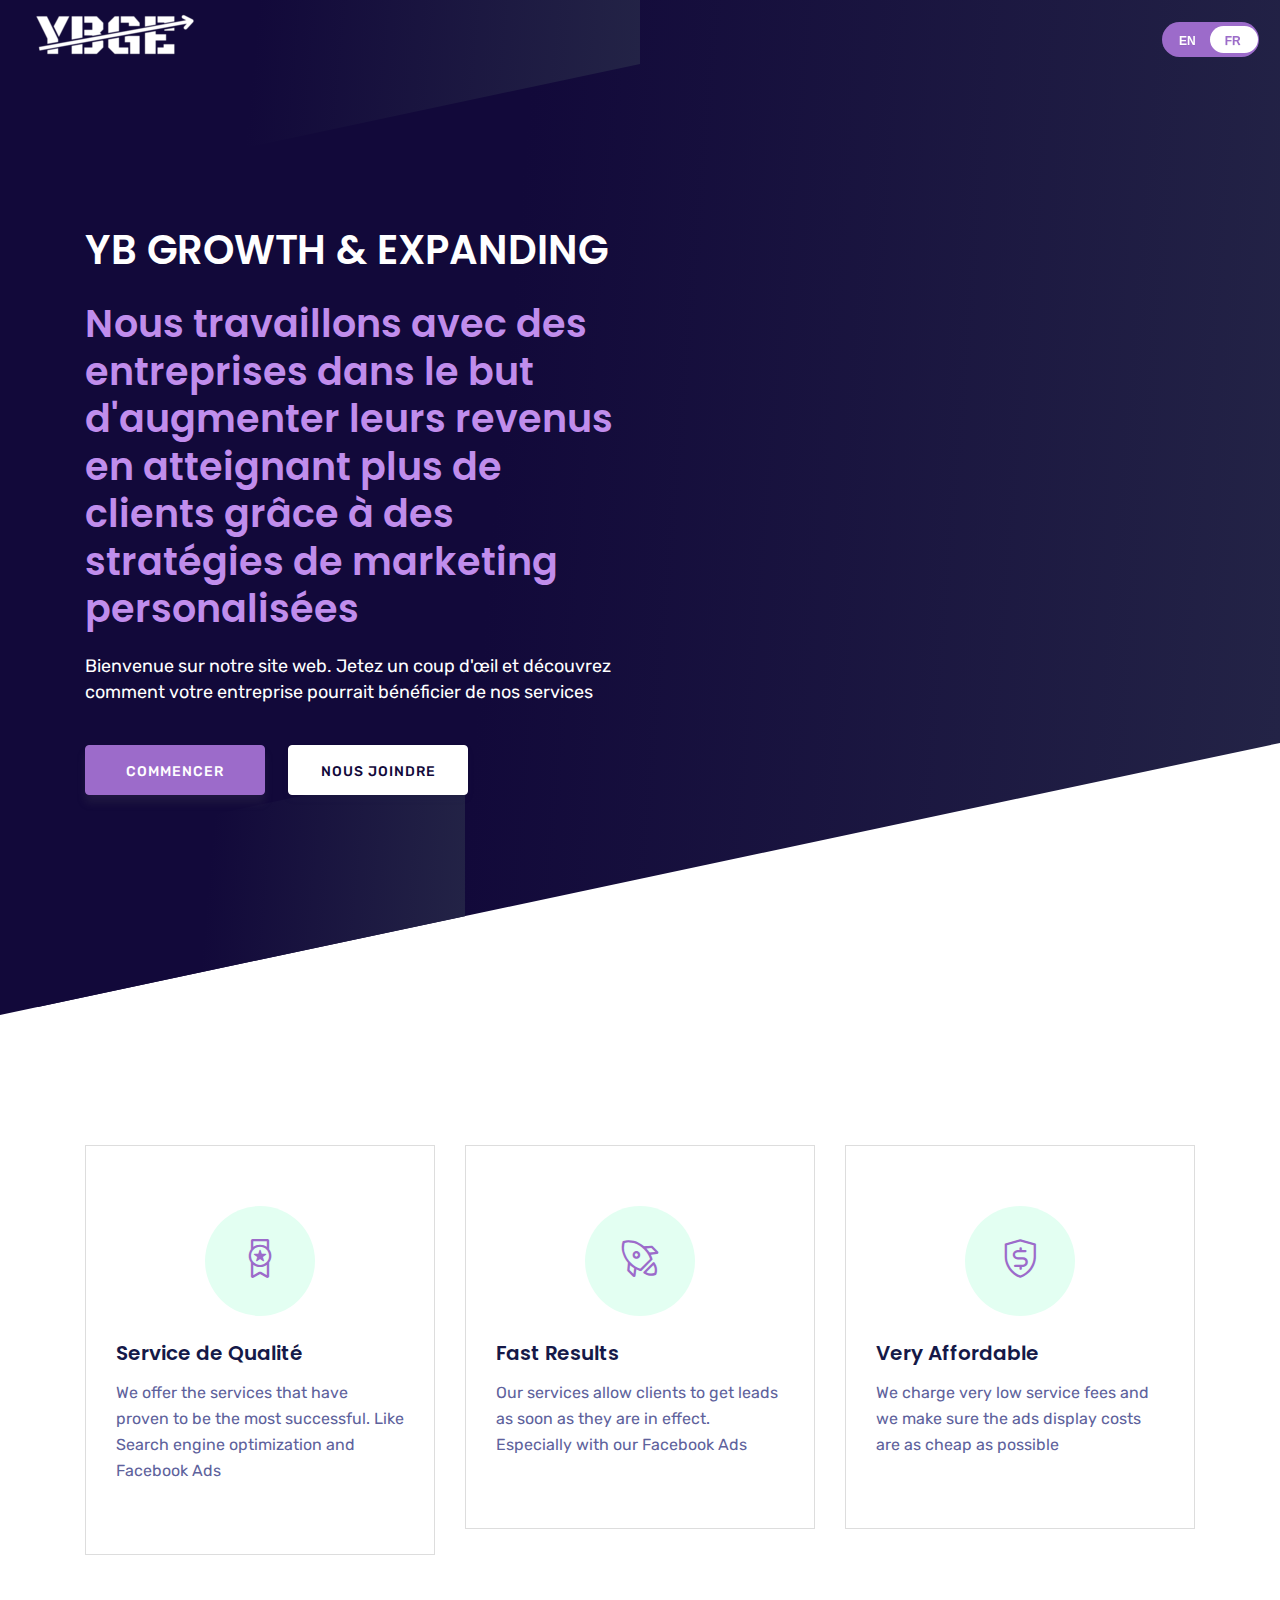
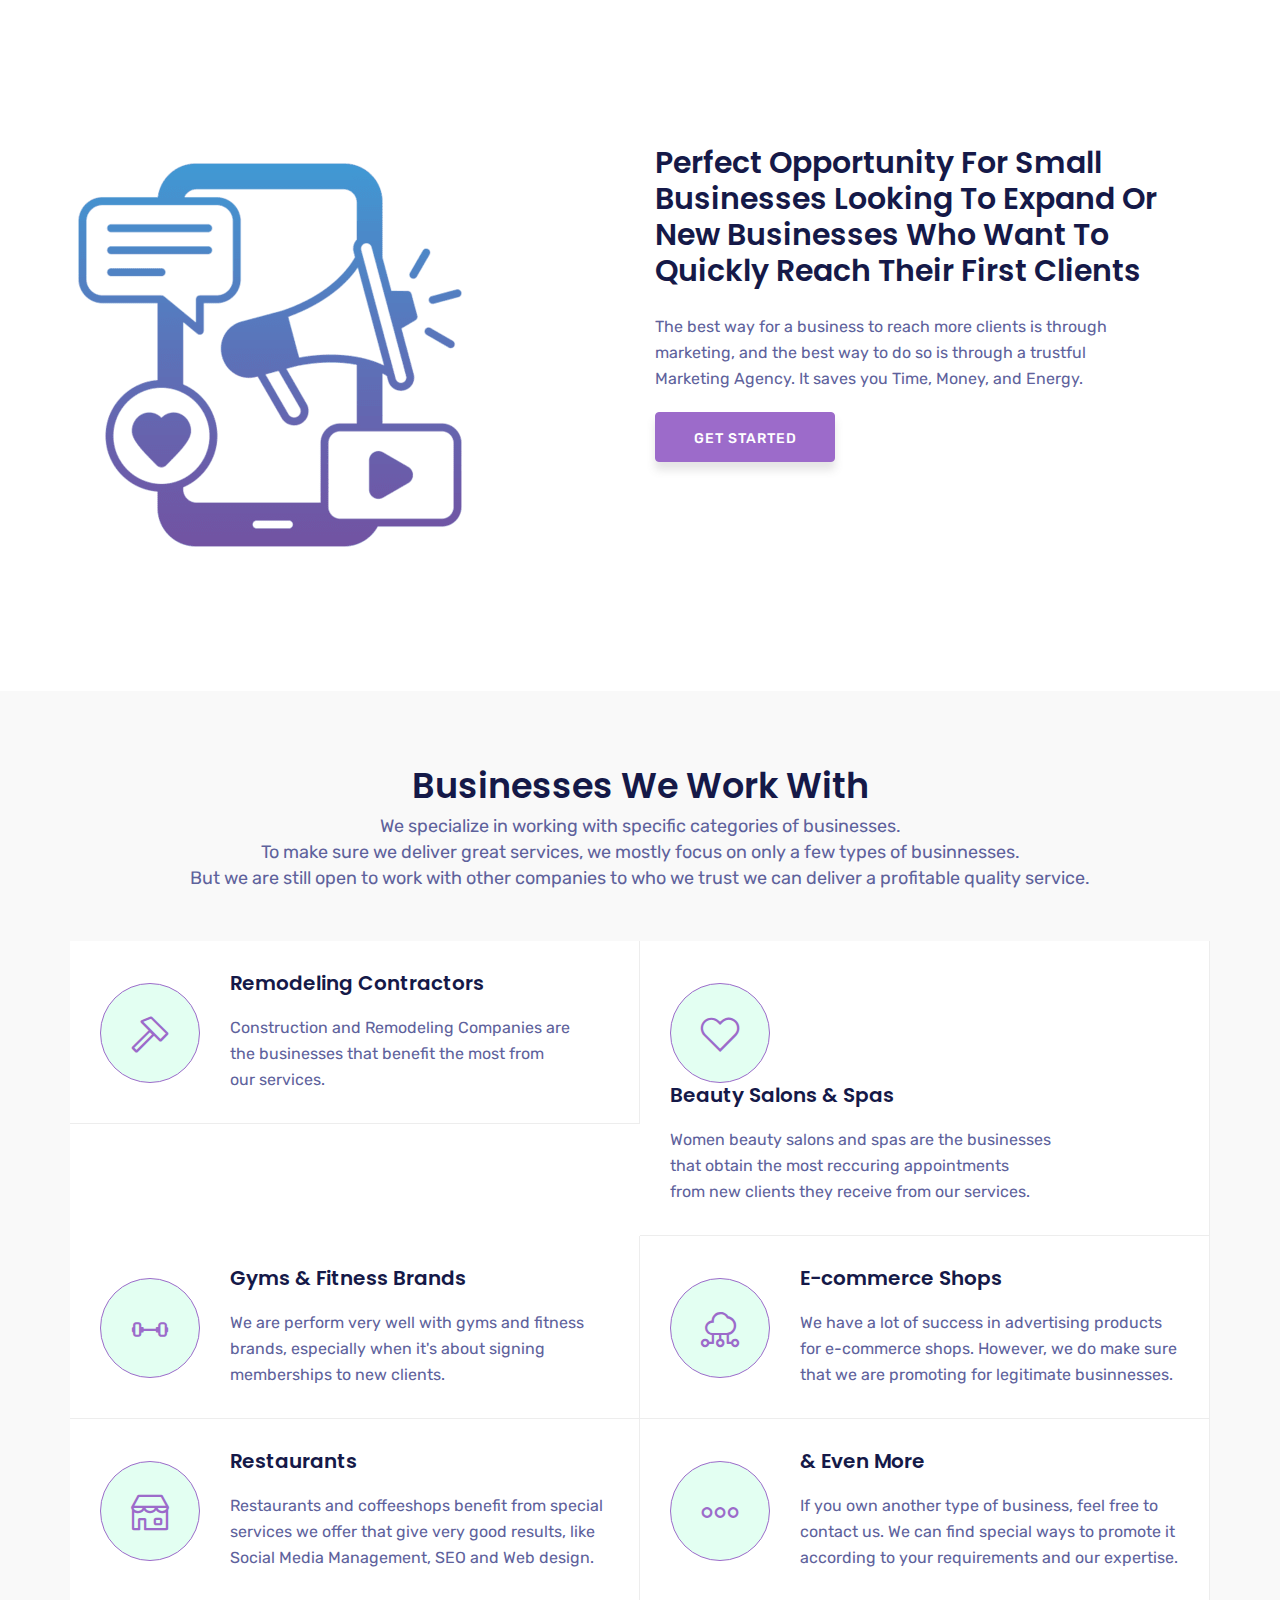
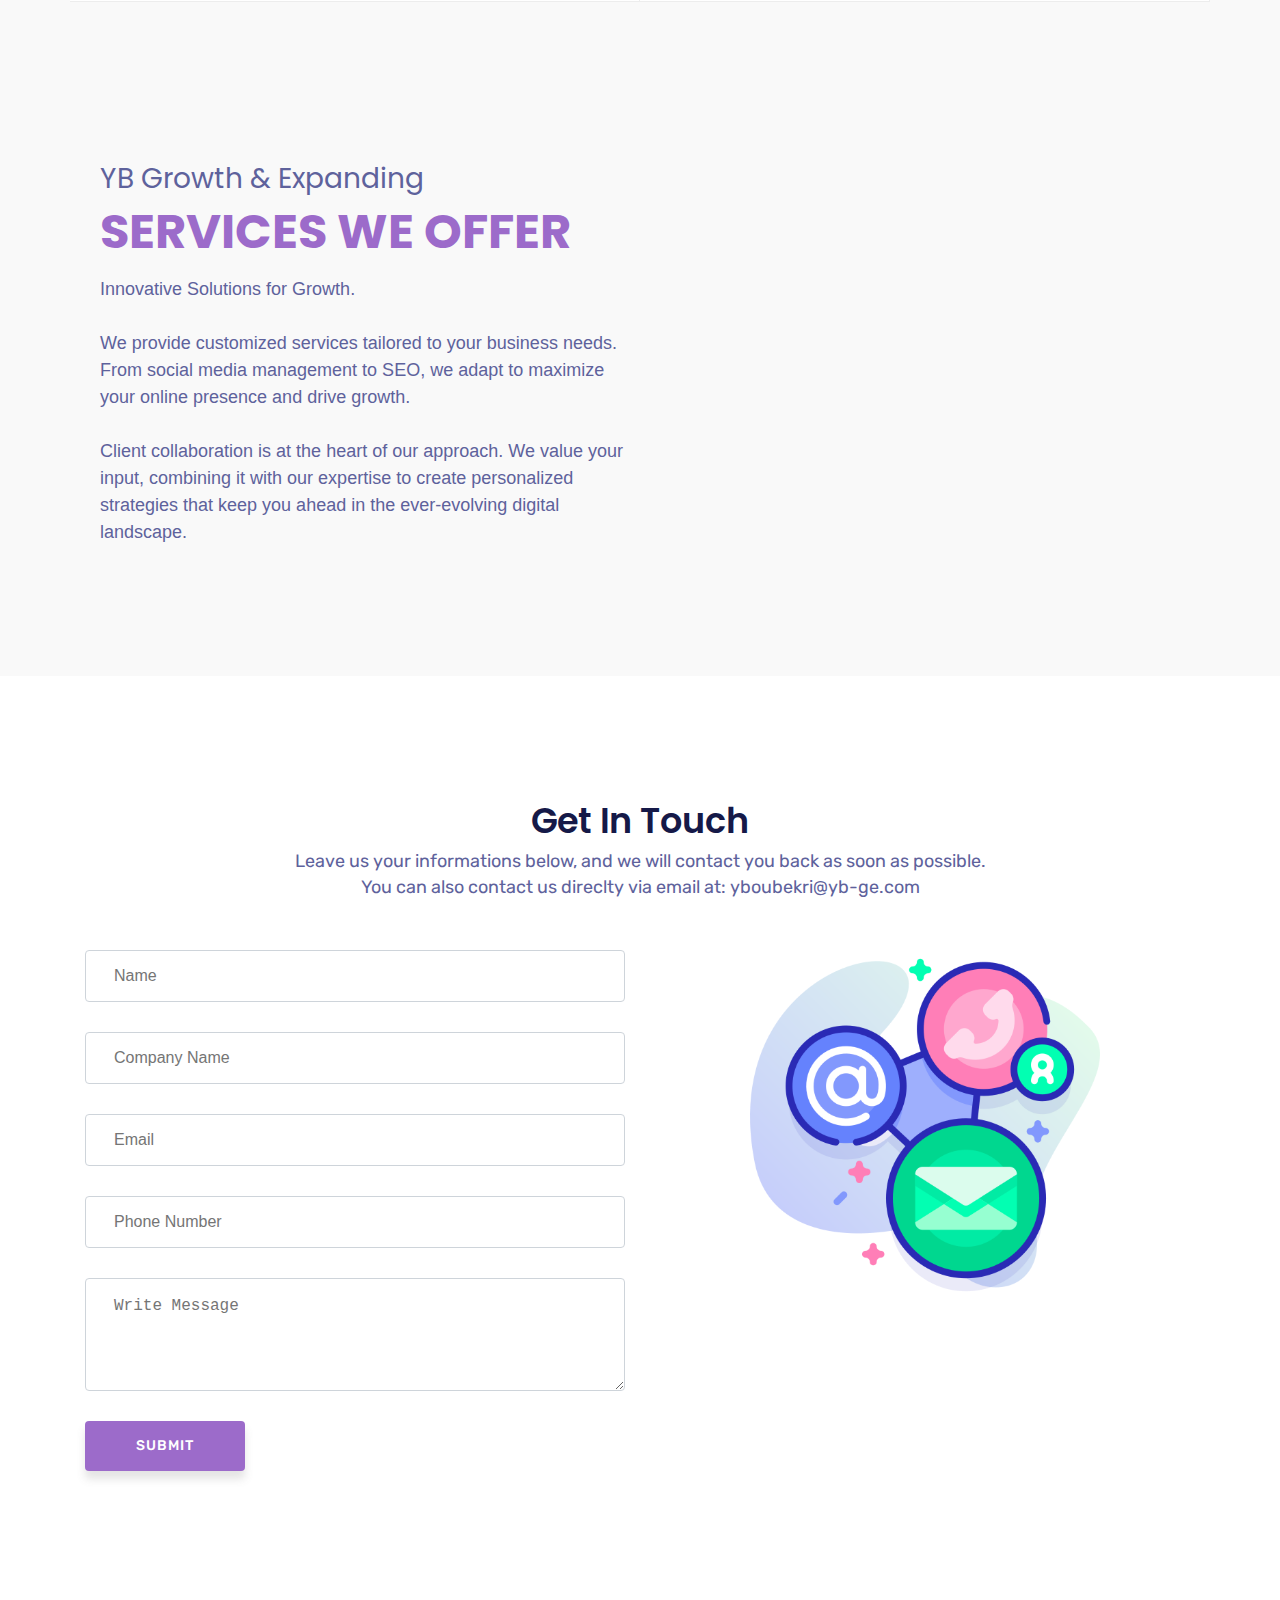
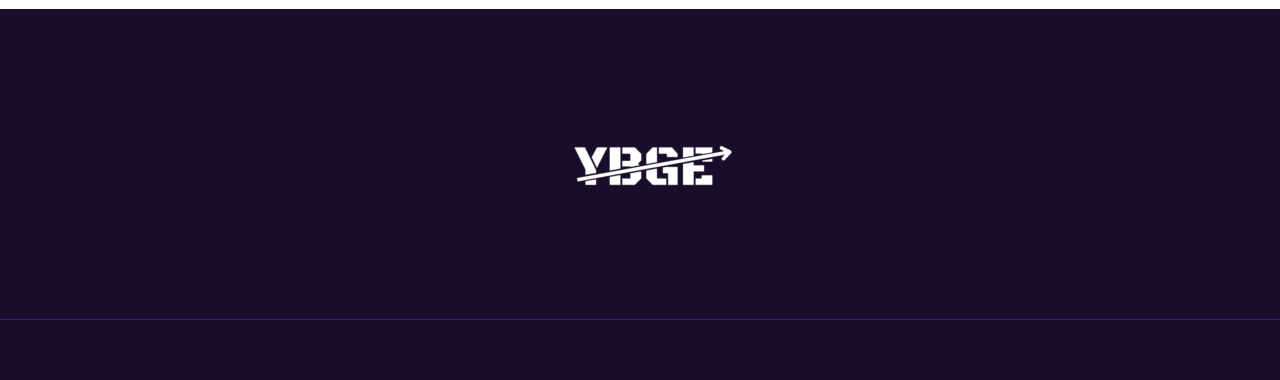
==== commit 2d42f815: "Add files via upload" ====
--- a/indexFR.html
+++ b/indexFR.html
@@ -1,13 +1,13 @@
 <!DOCTYPE html>
-<html lang="en">
+<html lang="fr">
   <head>
     <!-- Required meta tags -->
     <meta charset="utf-8">
     <meta name="viewport" content="width=device-width, initial-scale=1, shrink-to-fit=no">
     <meta name="keywords" content="Bootstrap, Landing page, Template, Business, Service">
-    <meta name="viewport" content="width=device-width, initial-scale=1, maximum-scale=1">
+    <meta name="viewport" content="width=device-width, initial-scale=1.0">
     <meta name="author" content="Grayrids">
-    <title>YBGE | Marketing Agency</title>
+    <title>YBGE | Agence de Marketing</title>
     <link rel="shortcut icon" href="image (2).png" type="image/png">
     <link rel="stylesheet" href="bootstrap.min.css">
     <link rel="stylesheet" href="css/LineIcons.css">
@@ -19,7 +19,8 @@
     <script src="js/scrolling-nav.js"></script>    
     <script src="js/jquery.easing.min.js"></script>     
     <script src="js/jquery.magnific-popup.min.js"></script>      
-    <script src="js/main.js"></script>      
+    <script src="js/main.js"></script> 
+    
   </head>
   <body>
     <header id="home" class="hero-area">    
@@ -34,25 +35,24 @@
             <i class="lni-menu"></i>
           </button>
         </div>
-        <center>
-          <div class="switch">
-              <input id="language-toggle" class="check-toggle check-toggle-round-flat" type="checkbox">
-              <label for="language-toggle"></label>
-              <span class="on">EN</span>
-              <span class="off">FR</span>
-            </div>
-        </center>
+        <div class="switch">
+          <input id="language-toggle" class="check-toggle check-toggle-round-flat" type="checkbox" checked>
+          <label for="language-toggle"></label>
+          <span class="on">EN</span>
+          <span class="off">FR</span>
+        </div>
+        <script src="langFR.js"></script>
       </nav>  
       <div class="container">      
         <div class="row space-100">
           <div class="col-lg-6 col-md-12 col-xs-12">
             <div class="contents">
-              <h2 class="head-title">YB GROWTH & EXPANDIN</h2>
-              <h2 class="head-title2">We Help Businesses Increase Their Income By Reaching More Customers Through Paid Advertising & Email Marketing</h2>
-              <p>Welcome to our website. Have a look and see how your business <br> could benefit from our services</p>
+              <h2 class="head-title">YB GROWTH & EXPANDING</h2>
+              <h2 class="head-title2">Nous travaillons avec des entreprises dans le but d'augmenter leurs revenus en atteignant plus de clients grâce à des stratégies de marketing personalisées</h2>
+              <p>Bienvenue sur notre site web. Jetez un coup d'œil et découvrez<br>comment votre entreprise pourrait bénéficier de nos services</p>
               <div class="header-button">
-                <a href="#features" class="btn btn-border-filled page-scroll">Get Started</a>
-                <a href="#contact" class="btn btn-border page-scroll">Contact Us</a>
+                <a href="#features" class="btn btn-border-filled page-scroll">Commencer</a>
+                <a href="#contact" class="btn btn-border page-scroll">Nous joindre</a>
               </div>
             </div>
           </div>
@@ -68,7 +68,7 @@
               <div class="icon">
                 <i class="lni-medall"></i>
               </div>
-              <h4>Quality Service</h4>
+              <h4>Service de Qualité</h4>
               <p>We offer the services that have proven to be the most successful. Like Search engine optimization and Facebook Ads</p>
             </div>
           </div>
@@ -80,7 +80,7 @@
                 <i class="lni-rocket"></i>
               </div>
               <h4>Fast Results</h4>
-              <p>Our services allow clients to get leads as soon as they are in effect. Especially with our Facebook Ads.</p>
+              <p>Our services allow clients to get leads as soon as they are in effect. Especially with our Facebook Ads</p>
             </div>
           </div>
           <!-- End Col -->
@@ -263,8 +263,39 @@
         </div>
       </div>
     </section>
+
+
+    <section id="features" class="section">
+      <div class="container">
+        <!-- Start Row -->
+        <div class="row">
+          <div class="col-lg-12">
+            <div class="features-text section-header ">  
+              <div>   
+                <div>
+                  <div class="col-lg-6 col-md-12 pl-4" >
+                    <div>
+                    <h1 style="text-align: left; font-size: 28px; color: #5e629c;">YB Growth & Expanding</h1>
+                    </div>
+                    <div data-de-type="headline" data-de-editing="false" data-title="headline" data-ce="true" data-trigger="none" data-animate="fade" data-delay="500" style="margin-top: 0px; outline: none; cursor: pointer; font-family: Montserrat, Helvetica, sans-serif !important;" aria-disabled="false" data-google-font="Montserrat">
+                    <h1 style="text-align: left; font-size: 48px; color: #9c6bca;" data-bold="inherit" data-gramm="false" contenteditable="false"><b>SERVICES WE OFFER</b></h1>
+                    </div>
+                    <div data-de-type="headline" data-de-editing="false" data-title="Paragraph" data-ce="true" data-trigger="none" data-animate="fade" data-delay="500" style="margin-top: 15px; outline: none; cursor: pointer; font-family: Montserrat, Helvetica, sans-serif !important;" data-google-font="Montserrat" aria-disabled="false">
+                    <div style="text-align: left; font-size: 18px; color: #5e629c;" data-gramm="false" contenteditable="false">Innovative Solutions for Growth.<div><br></div>
+                    <div>We provide customized services tailored to your business needs. From social media management to SEO, we adapt to maximize your online presence and drive growth.</div>
+                    <div><br></div>
+                    <div>Client collaboration is at the heart of our approach. We value your input, combining it with our expertise to create personalized strategies that keep you ahead in the ever-evolving digital landscape.</div>
+                    </div>
+                    </div>
+                  </div>
+                </div>
+              </div>
+            </div> 
+          </div>
+        </div>
       </div>
     </section>
+
 
 
 
@@ -375,6 +406,7 @@
     <!-- Footer Section End --> 
     <a href="#" class="back-to-top">
       <i class="lni-chevron-up"></i>
-    </a> 
+    </a>
+    
   </body>
 </html>--- a/main.css
+++ b/main.css
@@ -8,1473 +8,1506 @@
 /* ==========================================================================
    IMPORT GOOGLE FONTS
    ========================================================================== */
-@import url("https://fonts.googleapis.com/css?family=Rubik:400,400i,500");
-@import url("https://fonts.googleapis.com/css?family=Poppins:400,500,600");
-/* ==========================================================================
-   GENERAL
-   ========================================================================== */
-body {
-  font-family: 'Rubik', sans-serif;
-  color: #a0a6ad;
-  font-size: 14px;
-  font-weight: 400;
-  background: #fff;
-  overflow-x: hidden; }
+   @import url("https://fonts.googleapis.com/css?family=Rubik:400,400i,500");
+   @import url("https://fonts.googleapis.com/css?family=Poppins:400,500,600");
+   /* ==========================================================================
+      GENERAL
+      ========================================================================== */
+   body {
+     font-family: 'Rubik', sans-serif;
+     color: #a0a6ad;
+     font-size: 14px;
+     font-weight: 400;
+     background: #fff;
+     overflow-x: hidden; }
+   
+   html {
+     overflow-x: hidden; }
+   
+   p {
+     font-size: 14px;
+     color: #5e629c;
+     line-height: 26px;
+     margin-bottom: 0; }
+   
+   a:hover, a:focus {
+     color: #000; }
+   
+   a {
+     color: #000;
+     -webkit-transition: all 0.3s ease-in-out;
+     -moz-transition: all 0.3s ease-in-out;
+     -o-transition: all 0.3s ease-in-out;
+     transition: all 0.3s ease-in-out; }
+   
+   h1, h2, h3, h4, h5 {
+     font-family: 'Poppins', sans-serif;
+     font-size: 40px;
+     font-weight: 400;
+     color: #151948; }
+   
+   .footerrr {
+     right: 50px;
+     size: 100px;
+   }
+   
+   ul {
+     margin: 0;
+     padding: 0; }
+   
+   ul li {
+     list-style: none; }
+   
+   a:hover,
+   a:focus {
+     text-decoration: none;
+     outline: none; }
+   
+   a:not([href]):not([tabindex]) {
+     color: #fff; }
+   
+   a:not([href]):not([tabindex]):focus, a:not([href]):not([tabindex]):hover {
+     color: #fff; }
+   
+   .bg-transparent {
+     background: transparent !important; }
+   
+   .bg-defult {
+     background: #3c9cfd !important; }
+   
+   /* ==========================================================================
+      Section Title
+      ========================================================================== */
+   .section {
+     padding: 130px 0px; }
+   
+   .form-control:focus {
+     outline: none;
+     box-shadow: none; }
+   
+   .section-header {
+     color: #fff;
+     margin-bottom: 50px;
+     text-align: center;
+     position: relative; }
+   
+   .section-header .section-title {
+     font-size: 35px;
+     margin-bottom: 12px;
+     font-weight: 600;
+     position: relative;
+     line-height: 30px; }
+   
+   .section-header .desc-text p {
+     font-size: 18px;
+     color: #5e629c;
+     line-height: 26px;
+     margin-bottom: 0; }
+   
+   /* ==========================================================================
+      Buttons
+      ========================================================================== */
+   .btn {
+     font-size: 14px;
+     padding: 10px 30px;
+     border-radius: 4px;
+     font-family: 'Rubik', sans-serif;
+     letter-spacing: 1px;
+     font-weight: 500;
+     color: #fff;
+     border: none;
+     text-transform: uppercase;
+     -webkit-transition: all 0.3s ease-in-out;
+     -moz-transition: all 0.3s ease-in-out;
+     -o-transition: all 0.3s ease-in-out;
+     transition: all 0.3s ease-in-out;
+     display: inline-block; }
+   
+   .btn:focus,
+   .btn:active {
+     box-shadow: none;
+     outline: none; }
+   
+   .btn-common {
+     background-color: #9c6bca;
+     position: relative;
+     z-index: 1;
+     box-shadow: 0px 8px 9px 0px rgba(96, 94, 94, 0.17);
+     width: 160px;
+     height: 50px;
+     padding: 14px 15px; }
+   
+   .btn-common:hover {
+     color: #fff;
+     transform: translateY(-2px); }
+   
+   .btn-light-bg {
+     background-color: #ff704f; }
+   
+   .btn-border {
+     border-style: solid;
+     border-width: 1px;
+     cursor: pointer;
+     background-color: transparent;
+     border-color: #3ecf8e;
+     color: #9c6bca;
+     width: 160px;
+     height: 50px;
+     padding: 14px 15px; }
+   
+   .btn-border:hover {
+     box-shadow: 0px 8px 9px 0px rgba(96, 94, 94, 0.17);
+     transform: translateY(-2px); }
+   
+   .btn-border-filled {
+     cursor: pointer;
+     background-color: #9c6bca;
+     border: 1px solid #9c6bca;
+     color: #fff;
+     box-shadow: 0px 8px 9px 0px rgba(96, 94, 94, 0.17);
+     width: 180px;
+     height: 50px;
+     padding: 15px 15px; }
+   
+   .btn-border-filled:hover {
+     color: #fff;
+     background-color: transparent;
+     border-color: #fff;
+     transform: translateY(-2px); }
+   
+   .btn-lg {
+     padding: 14px 33px;
+     text-transform: uppercase;
+     font-size: 16px; }
+   
+   .btn-rm {
+     color: #3c9cfd;
+     padding: 10px 0;
+     text-transform: capitalize;
+     font-size: 16px; }
+   
+   .btn-rm i {
+     vertical-align: middle; }
+   
+   .btn-singin {
+     background: #7fc9fb;
+     color: #fff;
+     padding: 10px 23px;
+     margin-left: 30px;
+     box-shadow: 0px 8px 9px 0px rgba(96, 94, 94, 0.17); }
+   
+   .btn-singin:hover,
+   .btn-singin:active,
+   .btn-singin:focus {
+     color: #fff;
+     box-shadow: 0px 0px 0px 0px rgba(96, 94, 94, 0.17); }
+   
+   .btn-light-singin:hover,
+   .btn-light-singin:active,
+   .btn-light-singin:focus {
+     color: #fff;
+     box-shadow: 0px 0px 0px 0px rgba(96, 94, 94, 0.17); }
+   
+   .btn-apple {
+     border-width: 2px;
+     border-color: #3c96ff;
+     border-style: solid;
+     background: linear-gradient(to right, #3c96ff 0%, #2dfbff 100%);
+     -webkit-background-clip: text;
+     -webkit-text-fill-color: transparent;
+     transition: all 0.3s ease-in-out;
+     -moz-transition: all 0.3s ease-in-out;
+     -webkit-transition: all 0.3s ease-in-out;
+     -o-transition: all 0.3s ease-in-out; }
+   
+   .btn-apple i {
+     background: linear-gradient(to right, #3c96ff 0%, #9c6bca 100%);
+     -webkit-background-clip: text;
+     -webkit-text-fill-color: transparent; }
+   
+   .btn-apple:hover,
+   .btn-apple:active,
+   .btn-apple:focus {
+     background: linear-gradient(to right, #3c96ff 0%, #9c6bca 100%) !important;
+     -webkit-background-clip: text !important;
+     -webkit-text-fill-color: transparent !important; }
+   
+   button:focus {
+     outline: none !important; }
+   
+   .btn-border-fill {
+     background: #fff;
+     border-color: #fff;
+     color: #3c9cfd; }
+   
+   .btn-subtitle {
+     color: #191c1e;
+     font-family: 'Poppins', sans-serif;
+     background: #dbecff;
+     text-align: center;
+     border-radius: 30px;
+     padding: 6px 30px;
+     text-transform: uppercase;
+     font-weight: 700;
+     margin-bottom: 20px;
+     font-size: 14px; }
+   
+   .clear {
+     clear: both; }
+   
+   .mt {
+     margin-top: 80px; }
+   
+   .mt-30 {
+     margin-top: 30px; }
+   
+   .mb-30 {
+     margin-bottom: 30px; }
+   
+   .pt-30 {
+     padding-top: 30px; }
+   
+   .pb-30 {
+     padding-bottom: 30px; }
+   
+   .pt-70 {
+     padding-top: 70px; }
+   
+   .mb-50 {
+     margin-bottom: 50px; }
+   
+   .padding-0 {
+     padding: 0; }
+   
+   .pr-20 {
+     padding-right: 20px; }
+   
+   .pl-20 {
+     padding-left: 20px; }
+   
+   .pl-70 {
+     padding-left: 70px; }
+   
+   .pr-70 {
+     padding-right: 70px; }
+   
+   /* Preloader */
+   #preloader {
+     position: fixed;
+     top: 0;
+     left: 0;
+     right: 0;
+     bottom: 0;
+     background-color: #fff;
+     z-index: 9999999; }
+   
+   .loader {
+     top: 50%;
+     width: 50px;
+     height: 50px;
+     border-radius: 100%;
+     position: relative;
+     margin: 0 auto; }
+   
+   #loader-1:before, #loader-1:after {
+     content: "";
+     position: absolute;
+     top: -10px;
+     left: -10px;
+     width: 100%;
+     height: 100%;
+     border-radius: 100%;
+     border: 7px solid transparent;
+     border-top-color: #3c9cfd; }
+   
+   #loader-1:before {
+     z-index: 100;
+     animation: spin 2s infinite; }
+   
+   #loader-1:after {
+     border: 7px solid #fafafa; }
+   
+   @keyframes spin {
+     0% {
+       -webkit-transform: rotate(0deg);
+       -ms-transform: rotate(0deg);
+       -o-transform: rotate(0deg);
+       transform: rotate(0deg); }
+     100% {
+       -webkit-transform: rotate(360deg);
+       -ms-transform: rotate(360deg);
+       -o-transform: rotate(360deg);
+       transform: rotate(360deg); } }
+   
+   /* ========================================================================== 
+      Scroll To Up 
+      ========================================================================== */
+   .back-to-top {
+     display: none;
+     position: fixed;
+     bottom: 18px;
+     right: 15px;
+     width: 45px;
+     height: 45px;
+     line-height: 50px;
+     cursor: pointer;
+     text-align: center;
+     border-radius: 4px;
+     background: #12093a;
+     background: linear-gradient(95deg, #12093a 40%, #232346 100%);
+     box-shadow: 0px 8px 9px 0px rgba(96, 94, 94, 0.17);
+     z-index: 9999999; }
+   
+   .back-to-top i {
+     color: #fff;
+     font-size: 20px;
+     -webkit-transition: all 0.3s ease-in-out;
+     -moz-transition: all 0.3s ease-in-out;
+     -o-transition: all 0.3s ease-in-out;
+     transition: all 0.3s ease-in-out; }
+   
+   .scroll-up {
+     -webkit-transition: all 0.3s ease-in-out;
+     -moz-transition: all 0.3s ease-in-out;
+     -o-transition: all 0.3s ease-in-out;
+     transition: all 0.3s ease-in-out;
+   }
+   
+   /* ==========================================================================
+      Navbar Style
+      ========================================================================== */
+   .logo-menu a {
+     font-size: 20px;
+     color: #fff; }
+   
+   .menu-bg {
+     background: #12093a;
+     background: linear-gradient(95deg, #12093a 40%, #232346 100%) !important;
+     box-shadow: 0 0 7px 1px rgba(0, 0, 0, 0.1);
+     z-index: 9999;
+     padding: 5px;
+     -webkit-transition: all 0.5s ease-in-out;
+     transition: all 0.5s ease-in-out; }
+   
+   .menu-bg .menu-button {
+     top: 0; }
+   
+   .menu-bg .menu-button:hover {
+     cursor: pointer;
+     color: #3c9cfd; }
+   
+   .menu-bg .logo-menu a {
+     color: #3c9cfd; }
+   
+   .menu-bg .navbar-nav .nav-link {
+     color: #ffffff !important; }
+   
+   .menu-bg .navbar-nav .nav-link:hover {
+     color: #ffffff !important; }
+   
+   .menu-bg .navbar-nav .active {
+     color: #ffffff !important; }
+   
+   .navbar-expand-md .navbar-nav .nav-link {
+     color: #fff;
+     font-size: 16px;
+     padding: 8px 0px;
+     margin-left: 26px;
+     font-family: 'Poppins', sans-serif;
+     position: relative;
+     font-weight: 500; }
+   
+   .navbar-expand-md .navbar-nav .nav-link:before {
+     content: '';
+     position: absolute;
+     bottom: 0;
+     left: 0;
+     width: 0;
+     height: 2px;
+     background: #ffffff;
+     -webkit-transition: 0.3s;
+     -moz-transition: 0.3s;
+     transition: 0.3s; }
+   
+   .navbar-expand-md .navbar-nav .active::before,
+   .navbar-expand-md .navbar-nav .nav-link:hover::before {
+     width: 100%; }
+   
+   .navbar-brand {
+     color: #fff; }
+   
+   .navbar-expand-md .navbar-nav .nav-link:focus,
+   .navbar-expand-md .navbar-nav .nav-link:hover,
+   .navbar-expand-md .navbar-nav .nav-link:hover:before {
+     color: #ffffff; }
+   
+   .navbar-expand-md .navbar-nav .active > .nav-link,
+   .navbar-expand-md .navbar-nav .nav-link.active,
+   .navbar-expand-md .navbar-nav .nav-link.active:before,
+   .navbar-expand-md .navbar-nav .nav-link.open,
+   .navbar-expand-md .navbar-nav .open > .nav-link {
+     color: #ffffff; }
+   
+   .navbar-expand-md .navbar-toggler {
+     background: transparent;
+     border: 1px solid #fff;
+     border-radius: 3px;
+     margin: 5px;
+     cursor: pointer;
+     float: right; }
+   
+   .navbar-expand-md .navbar-toggler i {
+     color: #fff !important; }
+   
+   .navbar-expand-md .navbar-toggler:focus {
+     outline: none; }
+   
+   /* ==========================================================================
+      Hero Area
+      ========================================================================== */
+   .hero-area {
+     position: relative; }
+     .hero-area .overlay {
+       position: absolute;
+       width: 100%;
+       height: 100%;
+       top: 0px;
+       left: 0px;
+       background: #12093a;
+       background: linear-gradient(95deg, #12093a 40%, #232346 100%);
+       -webkit-transform: skewY(-12deg);
+       transform: skewY(-12deg);
+       -webkit-transform-origin: 0;
+       transform-origin: 0;
+       z-index: -12; }
+       .hero-area .overlay :nth-child(1) {
+         width: 33.33333%;
+         width: calc(100% / 2);
+         top: 0;
+         left: 16.66666%;
+         left: calc(calc(100% / 3) / 2);
+         right: auto;
+         background: #12093a;
+         background: linear-gradient(95deg, #12093a 40%, #232346 100%);
+         height: 200px; }
+       .hero-area .overlay :nth-child(2) {
+         width: 33.33333%;
+         width: calc(100% /3);
+         bottom: 0;
+         background: #12093a;
+         background: linear-gradient(95deg, #12093a 40%, #232346 100%);
+         position: absolute;
+         height: 155px;
+         left: 3%; }
+     .hero-area .contents {
+       padding: 220px 0; }
+       .hero-area .contents .head-title {
+         color: #fff;
+         font-size: 40px;
+         font-weight: 600;
+         line-height: 60px;
+         margin-bottom: 20px; }
+         .head-title2 {
+           color: #c08dec;
+           font-size: 38px;
+           font-weight: 600;
+           line-height: 47.5px;
+           margin-bottom: 20px; }
+       .hero-area .contents p {
+         color: #fff;
+         font-size: 18px;
+         line-height: 26px; }
+       .hero-area .contents .btn {
+         margin-top: 40px;
+         margin-right: 20px;
+         text-transform: uppercase;
+         width: 180px;
+         height: 50px;
+         padding: 15px 15px; }
+       .hero-area .contents .btn-border {
+         border: 1px solid #fff;
+         color: #12093a !important;
+         -webkit-box-shadow: 0 4px 6px rgba(50, 50, 93, 0.11), 0 1px 3px rgba(0, 0, 0, 0.08);
+         box-shadow: 0 4px 6px rgba(50, 50, 93, 0.11), 0 1px 3px rgba(0, 0, 0, 0.08);
+         width: 180px;
+         height: 50px;
+         padding: 15px 15px;
+         background: #fff; }
+         .hero-area .contents .btn-border:hover {
+           background: #fff;
+           color: #12093a; }
+     .hero-area .intro-img {
+       padding: 180px 0 0px; }
+       .hero-area .intro-img img {
+         display: block;
+         height: auto;
+         max-width: 100%; }
+   
+   /* ==========================================================================
+      About 
+      ========================================================================== */
+   #services .services-item {
+     padding: 60px 30px;
+     border: 1px solid #ddd;
+     -moz-transition: all .8s ease;
+     -webkit-transition: all .8s ease;
+     transition: all .8s ease; }
+     #services .services-item:hover {
+       border: 1px solid #12093a;
+       box-shadow: 0px 0px 25px 0px rgba(95, 95, 95, 0.24);
+       -moz-transition: all .4s ease;
+       -webkit-transition: all .4s ease;
+       transition: all .4s ease; }
+     #services .services-item .icon {
+       background: #e3fff2;
+       width: 110px;
+       height: 110px;
+       margin: 0px auto;
+       margin-bottom: 0px;
+       text-align: center;
+       display: block;
+       border-radius: 50%;
+       position: relative;
+       margin-bottom: 25px; }
+     #services .services-item .icon i {
+       font-size: 40px;
+       color: #9c6bca;
+       position: absolute;
+       left: 0;
+       right: 0;
+       top: 30%; }
+     #services .services-item h4 {
+       font-size: 20px;
+       font-weight: 600;
+       color: #151948;
+       margin-bottom: 15px; }
+     #services .services-item p {
+       font-size: 16px;
+       margin-bottom: 10px;
+       color: #5e629c; }
+   
+   /* ==========================================================================
+      business-plan Section 
+      ========================================================================== */
+   #business-plan {
+     padding-bottom: 130px; }
+     #business-plan .container-fluid {
+       padding-right: 30px;
+       padding-left: 30px; }
+     #business-plan .business-item-info {
+       margin-top: 60px; }
+       #business-plan .business-item-info h3 {
+         font-size: 30px;
+         font-weight: 600;
+         margin-bottom: 25px; }
+       #business-plan .business-item-info p {
+         font-size: 16px;
+         margin-bottom: 20px; }
+   
+   /* ==========================================================================
+      Features 
+      ========================================================================== */
+   #features {
+     background: #f9f9f9; }
+     #features .featured-bg {
+       background: #fff; }
+     #features .featured-border1 {
+       border-bottom: 1px solid #ededed;
+       border-right: 1px solid #ededed; }
+     #features .featured-border2 {
+       border-bottom: 1px solid #ededed; }
+     #features .featured-border3 {
+       border-right: 1px solid #ededed; }
+       #features .featured-border4 {
+        border-right: 0.25px solid #ededed; }
+     #features .feature-item {
+       padding: 30px;
+       overflow: hidden;
+       -moz-transition: all .8s ease;
+       -webkit-transition: all .8s ease;
+       transition: all .8s ease; }
+       #features .feature-item .feature-icon {
+         background: #e3fff2;
+         width: 100px;
+         height: 100px;
+         margin: 0px auto;
+         margin-top: 0px;
+         margin-right: auto;
+         margin-bottom: 0px;
+         margin-bottom: 0px;
+         margin-bottom: 0px;
+         text-align: center;
+         display: block;
+         border-radius: 50%;
+         position: relative;
+         margin-right: 30px;
+         border: 1px solid #9c6bca;
+         margin-top: 12px; }
 
-html {
-  overflow-x: hidden; }
+         #features .feature-item .feature-icon i {
+           font-size: 40px;
+           color: #9c6bca;
+           position: absolute;
+           left: 0;
+           right: 0;
+           top: 32%; }
+       #features .feature-item h4 {
+         font-size: 20px;
+         font-weight: 600;
+         margin-bottom: 20px; }
+       #features .feature-item p {
+         font-size: 16px;
+         display: block; }
+       #features .feature-item:hover {
+         box-shadow: 0px 0px 25px 0px rgba(95, 95, 95, 0.24);
+         -moz-transition: all .8s ease;
+         -webkit-transition: all .8s ease;
+         transition: all .8s ease; }
+       #features .feature-item:hover .feature-icon {
+         background: #9c6bca;
+         -moz-transition: all .8s ease;
+         -webkit-transition: all .8s ease;
+         transition: all .8s ease; }
+       #features .feature-item:hover .feature-icon i {
+         color: #fff;
+         -moz-transition: all .8s ease;
+         -webkit-transition: all .8s ease;
+         transition: all .8s ease; }
+   
+   /* ==========================================================================
+      Features 
+      ========================================================================== */
+   #download-app {
+     padding-bottom: 100px; }
+     #download-app .download-info {
+       padding-top: 30px; }
+       #download-app .download-info h3 {
+         font-size: 35px;
+         font-weight: 600;
+         margin-bottom: 20px;
+         line-height: 44px; }
+       #download-app .download-info p {
+         font-size: 16px;
+         display: block;
+         margin-bottom: 35px; }
+       #download-app .download-info .downlaod-btn {
+         padding-bottom: 50px;
+         border-bottom: 1px solid #ff704f;
+         margin-bottom: 40px; }
+       #download-app .download-info .downlaod-btn a.play-store {
+         font-size: 12px;
+         box-shadow: 0px 10px 20px 2px rgba(255, 112, 79, 0.24);
+         border-radius: 35px;
+         text-transform: inherit;
+         text-align: left;
+         padding: 15px 80px;
+         width: 195px;
+         height: 65px;
+         line-height: 18px;
+         margin-right: 35px;
+         background: #ff704f;
+         background-position-x: left;
+         background-position-y: center;
+         background-position: 20%; }
+       #download-app .download-info .downlaod-btn a {
+         position: relative; }
+       #download-app .download-info .downlaod-btn a.play-store span {
+         font-size: 15px;
+         font-weight: 500; }
+       #download-app .download-info .downlaod-btn a.play-store i {
+         position: absolute;
+         left: 40px;
+         font-size: 28px;
+         color: #fff;
+         top: 18px; }
+       #download-app .download-info .downlaod-btn a.ios-store i {
+         position: absolute;
+         left: 40px;
+         font-size: 28px;
+         color: #000;
+         top: 18px; }
+       #download-app .download-info .downlaod-btn a.ios-store {
+         border: 1px solid #ff704f;
+         color: #151948;
+         font-size: 12px;
+         box-shadow: 0px 10px 20px 2px rgba(255, 112, 79, 0.24);
+         border-radius: 35px;
+         text-transform: inherit;
+         text-align: left;
+         padding: 15px 80px;
+         width: 195px;
+         height: 65px;
+         line-height: 18px;
+         margin-right: 35px;
+         background: #fff;
+         background-position-x: left;
+         background-position-y: center;
+         background-position: 20%;
+         position: relative; }
+       #download-app .download-info .downlaod-btn a.play-store:hover {
+         color: #151948;
+         -webkit-transition: all 0.8s ease-in-out;
+         -moz-transition: all 0.8s ease-in-out;
+         -o-transition: all 0.8s ease-in-out;
+         transition: all 0.8s ease-in-out; }
+       #download-app .download-info .downlaod-btn a.ios-store span {
+         font-size: 15px; }
+       #download-app .download-info .downlaod-btn a.ios-store:hover {
+         color: #ff704f;
+         -webkit-transition: all 0.8s ease-in-out;
+         -moz-transition: all 0.8s ease-in-out;
+         -o-transition: all 0.8s ease-in-out;
+         transition: all 0.8s ease-in-out; }
+     #download-app .download-statatics h3 {
+       color: #151948;
+       font-size: 30px;
+       font-weight: 600;
+       margin-bottom: 0px; }
+     #download-app .download-statatics p {
+       font-size: 18px;
+       color: #5e629c; }
+   
+   /* ==========================================================================
+      Showcase 
+      ========================================================================== */
+   #showcase {
+     padding-bottom: 375px; }
+     #showcase .right-position {
+       position: relative; }
+     #showcase .showcase-area {
+       position: absolute;
+       width: 97%;
+       z-index: 12;
+       top: 260px;
+       margin: 0px auto; }
+     #showcase .showcase-text h2 {
+       color: #fff; }
+     #showcase .showcase-text p {
+       color: #fff; }
+     #showcase .gradient-bg {
+       background: #5533ff;
+       background: linear-gradient(95deg, #12093a 40%, #232346 100%);
+       padding: 119px 0px 80px 0px; }
+     #showcase .showcase-slider .owl-controls .owl-page.active span, #showcase .showcase-slider .owl-controls.clickable .owl-page:hover span {
+       filter: Alpha(Opacity=100);
+       opacity: 1;
+       background: #9c6bca; }
+     #showcase .showcase-slider .owl-controls .owl-page span {
+       display: block;
+       width: 12px;
+       height: 12px;
+       margin: 5px 7px;
+       filter: Alpha(Opacity=50);
+       opacity: 0.5;
+       -webkit-border-radius: 20px;
+       -moz-border-radius: 20px;
+       border-radius: 20px;
+       background: #9c6bca; }
+     #showcase .showcase-slider .owl-controls .active span {
+       width: 15px;
+       height: 15px; }
+     #showcase .showcase-slider .screenshot-thumb {
+       width: 100%;
+       height: 100%;
+       position: relative; }
+       #showcase .showcase-slider .screenshot-thumb .fancy-table {
+         padding-top: 72px; }
+       #showcase .showcase-slider .screenshot-thumb p {
+         color: #fff;
+         font-size: 16px;
+         font-style: italic;
+         margin-bottom: 10px; }
+       #showcase .showcase-slider .screenshot-thumb h5 {
+         font-size: 20px;
+         color: #fff;
+         display: block;
+         font-weight: 600; }
+       #showcase .showcase-slider .screenshot-thumb .zoom-icon a {
+         display: inline-block;
+         margin: 8px; }
+       #showcase .showcase-slider .screenshot-thumb .zoom-icon a:hover i {
+         color: #000;
+         -webkit-transition: all 200ms ease-in;
+         -ms-transition: all 200ms ease-in;
+         -moz-transition: all 200ms ease-in;
+         transition: all 200ms ease-in; }
+       #showcase .showcase-slider .screenshot-thumb .zoom-icon a i {
+         color: #fff;
+         font-size: 20px; }
+     #showcase .showcase-slider .screenshot-thumb > .hover-content {
+       background-color: #9c6bca;
+       opacity: 0.90;
+       height: 85%;
+       left: 0;
+       opacity: 0;
+       position: absolute;
+       top: 0;
+       -webkit-transition-duration: 500ms;
+       -o-transition-duration: 500ms;
+       transition-duration: 500ms;
+       width: 83%;
+       margin: 25px; }
+     #showcase .showcase-slider .screenshot-thumb:hover .hover-content {
+       opacity: 0.8;
+       -webkit-transition-duration: 500ms;
+       -o-transition-duration: 500ms;
+       transition-duration: 500ms; }
+     #showcase .showcase-slider .owl-wrapper-outer {
+       padding: 20px 0px; }
+   
+   /* ==========================================================================
+      Testimonial section
+      ========================================================================== */
+   #testimonial {
+     margin-bottom: 270px;
+     background: url(../img/bg/testimonial-bg.jpg) no-repeat center center;
+     -webkit-background-size: cover;
+     -moz-background-size: cover;
+     -o-background-size: cover;
+     background-size: cover; }
+     #testimonial .right-position {
+       position: relative; }
+     #testimonial .testimonial-area {
+       position: absolute;
+       width: 100%;
+       z-index: 12;
+       top: 260px;
+       margin: 0px auto; }
+     #testimonial #client-testimonial {
+       background-color: #fff;
+       padding: 54px;
+       -webkit-box-shadow: 0px 0px 25px 0px rgba(95, 95, 95, 0.24);
+       -moz-box-shadow: 0px 0px 25px 0px rgba(95, 95, 95, 0.24);
+       box-shadow: 0px 0px 25px 0px rgba(95, 95, 95, 0.24); }
+       #testimonial #client-testimonial .content-inner p {
+         font-size: 24px;
+         color: #5e629c;
+         font-style: italic;
+         line-height: 35px; }
+       #testimonial #client-testimonial .author-info {
+         padding-top: 26px;
+         padding-bottom: 20px; }
+       #testimonial #client-testimonial .author-info h5 {
+         color: #151948;
+         font-size: 18px; }
+       #testimonial #client-testimonial h5 span {
+         font-size: 16px;
+         color: #5e629c;
+         font-style: italic; }
+       #testimonial #client-testimonial .owl-controls .owl-buttons div.owl-prev {
+         color: #9c6bca;
+         display: inline-block;
+         zoom: 1;
+         *display: inline;
+         margin: 5px;
+         font-size: 16px;
+         -webkit-border-radius: 30px;
+         -moz-border-radius: 30px;
+         border-radius: 50px;
+         background: #fff;
+         filter: Alpha(Opacity=50);
+         position: absolute;
+         left: -20px;
+         top: 48%;
+         opacity: 1;
+         border: 1px solid #ccc;
+         width: 38px;
+         height: 38px;
+         padding: 8px 0px; }
+       #testimonial #client-testimonial .owl-controls .owl-buttons div.owl-next {
+         color: #3ecf8e;
+         display: inline-block;
+         zoom: 1;
+         *display: inline;
+         margin: 5px;
+         font-size: 16px;
+         -webkit-border-radius: 30px;
+         -moz-border-radius: 30px;
+         border-radius: 50px;
+         background: #fff;
+         filter: Alpha(Opacity=50);
+         position: absolute;
+         right: -20px;
+         top: 48%;
+         opacity: 1;
+         border: 1px solid #ccc;
+         width: 38px;
+         height: 38px;
+         padding: 8px 0px; }
+       #testimonial #client-testimonial .owl-controls .owl-buttons div.owl-prev:hover, #testimonial #client-testimonial .owl-controls .owl-buttons div.owl-next:hover {
+         color: #fff;
+         background: #3ecf8e;
+         border-color: #3ecf8e; }
+     #testimonial .video-promo-content {
+       padding-top: 0;
+       padding-bottom: 300px; }
+     #testimonial .video-play-button {
+       position: absolute;
+       z-index: 10;
+       top: 30%;
+       left: 50%;
+       transform: translateX(-50%) translateY(-50%);
+       box-sizing: content-box;
+       display: block;
+       width: 32px;
+       height: 44px;
+       /* background: #fa183d; */
+       border-radius: 50%;
+       padding: 18px 20px 18px 28px; }
+     #testimonial .video-play-button:before {
+       content: "";
+       position: absolute;
+       z-index: 0;
+       left: 50%;
+       top: 50%;
+       transform: translateX(-50%) translateY(-50%);
+       display: block;
+       width: 100px;
+       height: 100px;
+       background: #fff;
+       border-radius: 50%;
+       animation: pulse-border 1500ms ease-out infinite; }
+     #testimonial .video-play-button:after {
+       content: "";
+       position: absolute;
+       z-index: 1;
+       left: 50%;
+       top: 50%;
+       transform: translateX(-50%) translateY(-50%);
+       display: block;
+       width: 100px;
+       height: 100px;
+       background: #fff;
+       border-radius: 50%;
+       transition: all 200ms;
+       opacity: 0.5; }
+     #testimonial .video-play-button:hover:after {
+       background-color: #9c6bca; }
+     #testimonial .video-play-button:hover span {
+       border-left: 22px solid #fff;
+       border-top: 14px solid transparent;
+       border-bottom: 14px solid transparent;
+       border-radius: 2px; }
+     #testimonial .video-play-button span {
+       display: block;
+       position: relative;
+       z-index: 3;
+       width: 0;
+       height: 0;
+       border-left: 22px solid #9c6bca;
+       border-top: 14px solid transparent;
+       border-bottom: 14px solid transparent;
+       border-radius: 2px;
+       margin-top: 8px;
+       margin-left: 5px; }
+   
+   @keyframes pulse-border {
+     0% {
+       transform: translateX(-50%) translateY(-50%) translateZ(0) scale(1);
+       opacity: 1; }
+     100% {
+       transform: translateX(-50%) translateY(-50%) translateZ(0) scale(1.5);
+       opacity: 0; } }
+   
+   /* ==========================================================================
+      Our Pricing 
+      ========================================================================== */
+   #pricing .pricing-table {
+     padding: 55px;
+     border: 1px solid #ccc;
+     -moz-transition: all .8s ease;
+     -webkit-transition: all .8s ease;
+     transition: all .8s ease; }
+     #pricing .pricing-table h3 {
+       font-size: 20px;
+       color: #151948;
+       font-weight: 500;
+       text-transform: uppercase;
+       margin-bottom: 11px; }
+     #pricing .pricing-table h1 {
+       color: #3ecf8e;
+       font-size: 50px;
+       font-weight: 500;
+       position: relative;
+       padding-left: 10px; }
+     #pricing .pricing-table h1 span {
+       font-size: 16px;
+       position: absolute;
+       left: 20%;
+       top: 10px; }
+     #pricing .pricing-table ul {
+       padding-bottom: 28px; }
+     #pricing .pricing-table ul li {
+       font-size: 16px;
+       font-weight: 400;
+       color: #5e629c;
+       display: block;
+       line-height: 33px; }
+     #pricing .pricing-table:hover {
+       border: 1px solid #3ecf8e;
+       box-shadow: 0px 0px 25px 0px rgba(95, 95, 95, 0.24);
+       -moz-transition: all .4s ease;
+       -webkit-transition: all .4s ease;
+       transition: all .4s ease; }
+   
+   /* ==========================================================================
+      team section
+      ========================================================================== */
+   #team .single-team {
+     border: 1px solid #ddd;
+     position: relative;
+     -moz-transition: all .8s ease;
+     -webkit-transition: all .8s ease;
+     transition: all .8s ease; }
+     #team .single-team img {
+       width: 100%; }
+     #team .single-team .team-social-icons {
+       position: absolute;
+       left: 0;
+       right: 0;
+       text-align: center;
+       top: -20px; }
+       #team .single-team .team-social-icons ul.social-list li {
+         display: inline-block;
+         width: 35px;
+         height: 35px;
+         border: 1px solid #ccc;
+         border-radius: 50%;
+         padding: 5px;
+         line-height: 30px;
+         margin: 4px;
+         background: #fff; }
+       #team .single-team .team-social-icons ul.social-list li:hover {
+         background: #3ecf8e;
+         -moz-transition: all .4s ease;
+         -webkit-transition: all .4s ease;
+         border-color: #3ecf8e;
+         transition: all .4s ease; }
+       #team .single-team .team-social-icons ul.social-list li:hover a {
+         display: block; }
+       #team .single-team .team-social-icons ul.social-list li:hover a i {
+         color: #fff;
+         -moz-transition: all .4s ease;
+         -webkit-transition: all .4s ease;
+         transition: all .4s ease; }
+       #team .single-team .team-social-icons ul.social-list li a i {
+         color: #3ecf8e;
+         font-size: 16px; }
+     #team .single-team:hover {
+       box-shadow: 0px 0px 25px 0px rgba(95, 95, 95, 0.24);
+       -moz-transition: all .8s ease;
+       -webkit-transition: all .8s ease;
+       transition: all .8s ease; }
+     #team .single-team .team-details {
+       padding: 45px 0px 30px 0px;
+       position: relative; }
+       #team .single-team .team-details h5.team-title {
+         font-size: 16px;
+         font-weight: 600;
+         display: block;
+         margin-bottom: 0; }
+       #team .single-team .team-details p {
+         font-size: 12px;
+         color: #5e629c; }
+   
+   /* ==========================================================================
+      Blog section
+      ========================================================================== */
+   .blog-hero-area {
+     background: url(../img/hero-area.jpg) no-repeat;
+     background-size: auto;
+     background-size: cover;
+     color: #fff;
+     overflow: hidden;
+     position: relative; }
+   
+   .blog-hero-area .contents {
+     padding: 160px 0 140px; }
+   
+   #blog {
+     background: #f9f9f9; }
+     #blog .blog-item-wrapper {
+       border: 1px solid #ddd;
+       background-color: #fff;
+       -moz-transition: all .8s ease;
+       -webkit-transition: all .8s ease;
+       transition: all .8s ease; }
+       #blog .blog-item-wrapper:hover {
+         box-shadow: 0px 0px 25px 0px rgba(95, 95, 95, 0.24);
+         -moz-transition: all .8s ease;
+         -webkit-transition: all .8s ease;
+         transition: all .8s ease;
+         border-color: #3ecf8e; }
+       #blog .blog-item-wrapper:hover h3 a {
+         color: #3ecf8e; }
+       #blog .blog-item-wrapper .blog-item-text {
+         padding: 26px 30px 30px 30px; }
+       #blog .blog-item-wrapper h3 {
+         font-size: 20px;
+         font-weight: 600;
+         line-height: 28px;
+         margin-bottom: 12px; }
+       #blog .blog-item-wrapper h3 a {
+         color: #151948; }
+       #blog .blog-item-wrapper p {
+         font-size: 15px;
+         line-height: 23px;
+         margin-bottom: 20px; }
+       #blog .blog-item-wrapper a.read-more {
+         color: #3ecf8e;
+         font-size: 14px;
+         text-transform: uppercase;
+         font-weight: 500;
+         position: relative; }
+       #blog .blog-item-wrapper a.read-more i {
+         color: #3ecf8e;
+         font-size: 10px;
+         position: absolute;
+         top: 3px; }
+       #blog .blog-item-wrapper .author {
+         border-top: 1px solid #ddd;
+         padding: 18px 30px 35px 30px; }
+       #blog .blog-item-wrapper span.name a {
+         color: #5e629c;
+         font-size: 14px; }
+       #blog .blog-item-wrapper span.name i {
+         color: #3ecf8e;
+         margin-right: 5px; }
+       #blog .blog-item-wrapper span.date a {
+         color: #5e629c;
+         font-size: 14px; }
+       #blog .blog-item-wrapper span.date i {
+         color: #3ecf8e;
+         margin-right: 5px; }
+   
+   /* ==========================================================================
+      Blog index2 version
+      ========================================================================== */
+   #blog2 {
+     background: #fff; }
+     #blog2 .blog-item-wrapper {
+       border: 1px solid #ddd;
+       background-color: #fff;
+       -moz-transition: all .8s ease;
+       -webkit-transition: all .8s ease;
+       transition: all .8s ease; }
+       #blog2 .blog-item-wrapper:hover {
+         box-shadow: 0px 0px 25px 0px rgba(95, 95, 95, 0.24);
+         -moz-transition: all .8s ease;
+         -webkit-transition: all .8s ease;
+         transition: all .8s ease;
+         border-color: #ff704f; }
+       #blog2 .blog-item-wrapper:hover h3 a {
+         color: #ff704f; }
+       #blog2 .blog-item-wrapper .blog-item-text {
+         padding: 26px 30px 30px 30px; }
+       #blog2 .blog-item-wrapper h3 {
+         font-size: 20px;
+         font-weight: 600;
+         line-height: 28px;
+         margin-bottom: 12px; }
+       #blog2 .blog-item-wrapper h3 a {
+         color: #151948; }
+       #blog2 .blog-item-wrapper p {
+         font-size: 15px;
+         line-height: 23px;
+         margin-bottom: 20px; }
+       #blog2 .blog-item-wrapper a.read-more {
+         color: #ff704f;
+         font-size: 14px;
+         text-transform: uppercase;
+         font-weight: 500;
+         position: relative; }
+       #blog2 .blog-item-wrapper a.read-more i {
+         color: #ff704f;
+         font-size: 10px;
+         position: absolute;
+         top: 3px; }
+       #blog2 .blog-item-wrapper .author {
+         border-top: 1px solid #ddd;
+         padding: 18px 30px 35px 30px; }
+       #blog2 .blog-item-wrapper span.name a {
+         color: #5e629c;
+         font-size: 14px; }
+       #blog2 .blog-item-wrapper span.name i {
+         color: #ff704f;
+         margin-right: 5px; }
+       #blog2 .blog-item-wrapper span.date a {
+         color: #5e629c;
+         font-size: 14px; }
+       #blog2 .blog-item-wrapper span.date i {
+         color: #ff704f;
+         margin-right: 5px; }
+   
+   /* ==========================================================================
+      Blog single post section
+      ========================================================================== */
+   .blog-hero-area .contents h2 {
+     color: #fff;
+     font-size: 52px;
+     font-weight: 300;
+     margin-bottom: 25px; }
+   
+   #blog .blog-item-wrapper {
+     -webkit-transition: transform .2s linear, -webkit-box-shadow .2s linear;
+     -moz-transition: transform .2s linear, -moz-box-shadow .2s linear;
+     transition: transform .2s linear, box-shadow .2s linear; }
+   
+   #blog .blog-item-wrapper:hover {
+     box-shadow: 0 10px 50px 0 rgba(84, 110, 122, 0.35);
+     -webkit-transform: translateY(-5px);
+     transform: translateY(-5px); }
+   
+   #blog-single {
+     padding: 80px 0;
+     background: #ecf0f1; }
+   
+   #blog-single .blog-post {
+     background: #fff;
+     overflow: hidden;
+     margin-bottom: 40px; }
+   
+   #blog-single .blog-post .post-thumb img {
+     width: 100%; }
+   
+   #blog-single .blog-post .post-content {
+     padding: 30px; }
+   
+   #blog-single .blog-post .post-content h3 {
+     font-size: 30px;
+     padding-bottom: 10px; }
+   
+   #blog-single .blog-comment {
+     background: #fff;
+     padding: 50px 30px;
+     margin-top: 30px;
+     overflow: hidden; }
+   
+   #blog-single .blog-comment h4 {
+     font-size: 24px;
+     margin-bottom: 30px; }
+   
+   #blog-single .blog-comment .comment-list {
+     list-style: none;
+     margin: 0;
+     padding: 0;
+     margin-bottom: 50px; }
+   
+   #blog-single .blog-comment .comment-list .the-comment {
+     border-bottom: 1px solid #e7e6e6;
+     padding-bottom: 25px;
+     margin-bottom: 25px; }
+   
+   #blog-single .blog-comment .comment-list .children {
+     padding-left: 40px; }
+   
+   #blog-single .blog-comment .avatar {
+     float: left;
+     margin-right: 15px;
+     padding: 5px;
+     border-radius: 3px;
+     background: #fff;
+     border: 1px dashed #346afe; }
+   
+   #blog-single .blog-comment .comment-author {
+     margin-bottom: 10px; }
+   
+   #blog-single .blog-comment .meta {
+     margin-bottom: 10px;
+     color: #999; }
+   
+   .blog-hero-area .post-meta {
+     color: #fff;
+     margin-top: 15px;
+     margin-bottom: 15px; }
+   
+   .blog-hero-area .post-meta ul li {
+     display: inline-block;
+     margin-right: 8px;
+     margin-left: 8px; }
+   
+   .blog-hero-area .post-meta ul li i {
+     margin-right: 5px; }
+   
+   .blog-hero-area .post-meta ul li a {
+     color: #fff; }
+   
+   .blog-hero-area .post-meta ul li a:hover {
+     color: #ff704f; }
+   
+   #blog-single .form-control {
+     width: 100%;
+     margin-bottom: 20px;
+     padding: 15px 30px;
+     font-size: 14px;
+     border-radius: 30px;
+     border: 1px solid transparent;
+     background: #f5f5f5;
+     -webkit-transition: all .3s;
+     -moz-transition: all .3s;
+     transition: all .3s; }
+   
+   #blog-single .btn-common {
+     background-color: #ff704f;
+     position: relative;
+     z-index: 1;
+     box-shadow: 0px 8px 9px 0px rgba(96, 94, 94, 0.17);
+     width: 160px;
+     height: 50px;
+     padding: 14px 15px; }
+   
+   #blog-single .form-control:focus {
+     border: 1px solid #ff704f;
+     outline: none;
+     box-shadow: none; }
+   
+   #subscribe .form-control {
+     width: 100%;
+     margin-bottom: 20px;
+     padding: 15px 30px;
+     font-size: 14px;
+     border-radius: 30px;
+     border: 1px solid transparent;
+     background: #f5f5f5;
+     -webkit-transition: all .3s;
+     -moz-transition: all .3s;
+     transition: all .3s; }
+   
+   .btn.disabled,
+   .btn:disabled {
+     opacity: 1; }
+   
+   #blog-single textarea {
+     border-radius: 4px !important; }
+   
+   .text-danger {
+     font-size: 14px;
+     margin-top: 10px; }
+   
+   .list-unstyled li {
+     color: #d9534f; }
+   
+   /* ==========================================================================
+      Contact section
+      ========================================================================== */
+   #contact form#contactForm .form-group {
+     margin-bottom: 30px; }
+   
+   #contact form#contactForm input[type=text], #contact form#contactForm input[type=email] {
+     min-height: 52px;
+     padding: 0px 0 0 28px;
+     font-size: 16px;
+     color: #5e629c; }
+   
+   #contact form#contactForm textarea {
+     padding: 15px 0 0 28px;
+     font-size: 16px;
+     color: #5e629c; }
+   
+   #contact form#contactForm .form-control:focus {
+     border: 1px solid #3ecf8e;
+     outline: none;
+     box-shadow: none;
+     background: #e5fff3; }
+   
+   /* ==========================================================================
+      Footer section
+      ========================================================================== */
+   #footer-Content {
+     padding-top: 130px;
+     background: #180e29; }
+     #footer-Content .footer-logo img {
+       padding-top: 5px;
+       position: relative;
+       left: 500px;
+       }
+     #footer-Content .form-control:focus {
+       outline: none;
+       box-shadow: none;
+       background: #e5fff3; }
+     #footer-Content .copyright {
+       margin-top: 125px;
+       border-top: 1px solid #3c1f6e;
+       padding-top: 30px;
+       padding-bottom: 30px; }
+       #footer-Content .copyright p {
+         color: #3ecf8e;
+         font-size: 18px; }
+       #footer-Content .copyright a {
+         color: #ddd; }
+     #footer-Content .widget p {
+       color: #e2e2e2;
+       font-size: 16px;
+       line-height: 32px; }
+     #footer-Content .widget .subscribe-area {
+       position: relative;
+       height: 40px;
+       margin-top: 18px; }
+       #footer-Content .widget .subscribe-area input[type=email] {
+         background: #24153c;
+         border: 1px solid #fff;
+         color: #e2e2e2;
+         font-size: 14px;
+         font-style: italic;
+         height: 38px; }
+       #footer-Content .widget .subscribe-area span i {
+         position: absolute;
+         right: 0;
+         width: 60px;
+         height: 38px;
+         color: #fff;
+         top: 0;
+         background: #9c6bca;
+         display: block;
+         padding: 9px 20px;
+         font-size: 18px;
+         border-radius: 0px 4px 4px 0px; }
+     #footer-Content h3.block-title {
+       color: #fff;
+       font-size: 20px;
+       font-weight: 600;
+       margin-bottom: 30px; }
+     #footer-Content ul.menu li a {
+       color: #e2e2e2;
+       font-size: 15px;
+       font-weight: 400;
+       line-height: 32px;
+       -webkit-transition: all 300ms;
+       -o-transition: all 300ms;
+       transition: all 300ms; }
+       #footer-Content ul.menu li a:hover {
+         color: #3ecf8e;
+         padding-left: 5px;
+         -webkit-transition: all 300ms;
+         -o-transition: all 300ms;
+         transition: all 300ms; }
+   
 
-p {
-  font-size: 14px;
-  color: #5e629c;
-  line-height: 26px;
-  margin-bottom: 0; }
 
-a:hover, a:focus {
-  color: #000; }
-
-a {
-  color: #000;
-  -webkit-transition: all 0.3s ease-in-out;
-  -moz-transition: all 0.3s ease-in-out;
-  -o-transition: all 0.3s ease-in-out;
-  transition: all 0.3s ease-in-out; }
-
-h1, h2, h3, h4, h5 {
-  font-family: 'Poppins', sans-serif;
-  font-size: 40px;
-  font-weight: 400;
-  color: #151948; }
-
-.footerrr {
-  right: 50px;
-  size: 100px;
+/* Section Styles */
+#features {
+  padding: 80px 0;
 }
 
-ul {
+
+
+
+#features ul {
   margin: 0;
-  padding: 0; }
-
-ul li {
-  list-style: none; }
-
-a:hover,
-a:focus {
-  text-decoration: none;
-  outline: none; }
-
-a:not([href]):not([tabindex]) {
-  color: #fff; }
-
-a:not([href]):not([tabindex]):focus, a:not([href]):not([tabindex]):hover {
-  color: #fff; }
-
-.bg-transparent {
-  background: transparent !important; }
-
-.bg-defult {
-  background: #3c9cfd !important; }
-
-/* ==========================================================================
-   Section Title
-   ========================================================================== */
-.section {
-  padding: 130px 0px; }
-
-.form-control:focus {
-  outline: none;
-  box-shadow: none; }
-
-.section-header {
-  color: #fff;
-  margin-bottom: 50px;
-  text-align: center;
-  position: relative; }
-
-.section-header .section-title {
-  font-size: 35px;
-  margin-bottom: 12px;
-  font-weight: 600;
-  position: relative;
-  line-height: 30px; }
-
-.section-header .desc-text p {
-  font-size: 18px;
-  color: #5e629c;
-  line-height: 26px;
-  margin-bottom: 0; }
-
-/* ==========================================================================
-   Buttons
-   ========================================================================== */
-.btn {
-  font-size: 14px;
-  padding: 10px 30px;
-  border-radius: 4px;
-  font-family: 'Rubik', sans-serif;
-  letter-spacing: 1px;
-  font-weight: 500;
-  color: #fff;
-  border: none;
-  text-transform: uppercase;
-  -webkit-transition: all 0.3s ease-in-out;
-  -moz-transition: all 0.3s ease-in-out;
-  -o-transition: all 0.3s ease-in-out;
-  transition: all 0.3s ease-in-out;
-  display: inline-block; }
-
-.btn:focus,
-.btn:active {
-  box-shadow: none;
-  outline: none; }
-
-.btn-common {
-  background-color: #9c6bca;
-  position: relative;
-  z-index: 1;
-  box-shadow: 0px 8px 9px 0px rgba(96, 94, 94, 0.17);
-  width: 160px;
-  height: 50px;
-  padding: 14px 15px; }
-
-.btn-common:hover {
-  color: #fff;
-  transform: translateY(-2px); }
-
-.btn-light-bg {
-  background-color: #ff704f; }
-
-.btn-border {
-  border-style: solid;
-  border-width: 1px;
-  cursor: pointer;
-  background-color: transparent;
-  border-color: #3ecf8e;
-  color: #9c6bca;
-  width: 160px;
-  height: 50px;
-  padding: 14px 15px; }
-
-.btn-border:hover {
-  box-shadow: 0px 8px 9px 0px rgba(96, 94, 94, 0.17);
-  transform: translateY(-2px); }
-
-.btn-border-filled {
-  cursor: pointer;
-  background-color: #9c6bca;
-  border: 1px solid #9c6bca;
-  color: #fff;
-  box-shadow: 0px 8px 9px 0px rgba(96, 94, 94, 0.17);
-  width: 180px;
-  height: 50px;
-  padding: 15px 15px; }
-
-.btn-border-filled:hover {
-  color: #fff;
-  background-color: transparent;
-  border-color: #fff;
-  transform: translateY(-2px); }
-
-.btn-lg {
-  padding: 14px 33px;
-  text-transform: uppercase;
-  font-size: 16px; }
-
-.btn-rm {
-  color: #3c9cfd;
-  padding: 10px 0;
-  text-transform: capitalize;
-  font-size: 16px; }
-
-.btn-rm i {
-  vertical-align: middle; }
-
-.btn-singin {
-  background: #7fc9fb;
-  color: #fff;
-  padding: 10px 23px;
-  margin-left: 30px;
-  box-shadow: 0px 8px 9px 0px rgba(96, 94, 94, 0.17); }
-
-.btn-singin:hover,
-.btn-singin:active,
-.btn-singin:focus {
-  color: #fff;
-  box-shadow: 0px 0px 0px 0px rgba(96, 94, 94, 0.17); }
-
-.btn-light-singin:hover,
-.btn-light-singin:active,
-.btn-light-singin:focus {
-  color: #fff;
-  box-shadow: 0px 0px 0px 0px rgba(96, 94, 94, 0.17); }
-
-.btn-apple {
-  border-width: 2px;
-  border-color: #3c96ff;
-  border-style: solid;
-  background: linear-gradient(to right, #3c96ff 0%, #2dfbff 100%);
-  -webkit-background-clip: text;
-  -webkit-text-fill-color: transparent;
-  transition: all 0.3s ease-in-out;
-  -moz-transition: all 0.3s ease-in-out;
-  -webkit-transition: all 0.3s ease-in-out;
-  -o-transition: all 0.3s ease-in-out; }
-
-.btn-apple i {
-  background: linear-gradient(to right, #3c96ff 0%, #9c6bca 100%);
-  -webkit-background-clip: text;
-  -webkit-text-fill-color: transparent; }
-
-.btn-apple:hover,
-.btn-apple:active,
-.btn-apple:focus {
-  background: linear-gradient(to right, #3c96ff 0%, #9c6bca 100%) !important;
-  -webkit-background-clip: text !important;
-  -webkit-text-fill-color: transparent !important; }
-
-button:focus {
-  outline: none !important; }
-
-.btn-border-fill {
-  background: #fff;
-  border-color: #fff;
-  color: #3c9cfd; }
-
-.btn-subtitle {
-  color: #191c1e;
-  font-family: 'Poppins', sans-serif;
-  background: #dbecff;
-  text-align: center;
-  border-radius: 30px;
-  padding: 6px 30px;
-  text-transform: uppercase;
-  font-weight: 700;
-  margin-bottom: 20px;
-  font-size: 14px; }
-
-.clear {
-  clear: both; }
-
-.mt {
-  margin-top: 80px; }
-
-.mt-30 {
-  margin-top: 30px; }
-
-.mb-30 {
-  margin-bottom: 30px; }
-
-.pt-30 {
-  padding-top: 30px; }
-
-.pb-30 {
-  padding-bottom: 30px; }
-
-.pt-70 {
-  padding-top: 70px; }
-
-.mb-50 {
-  margin-bottom: 50px; }
-
-.padding-0 {
-  padding: 0; }
-
-.pr-20 {
-  padding-right: 20px; }
-
-.pl-20 {
-  padding-left: 20px; }
-
-.pl-70 {
-  padding-left: 70px; }
-
-.pr-70 {
-  padding-right: 70px; }
-
-/* Preloader */
-#preloader {
-  position: fixed;
-  top: 0;
-  left: 0;
-  right: 0;
-  bottom: 0;
-  background-color: #fff;
-  z-index: 9999999; }
-
-.loader {
-  top: 50%;
-  width: 50px;
-  height: 50px;
-  border-radius: 100%;
-  position: relative;
-  margin: 0 auto; }
-
-#loader-1:before, #loader-1:after {
-  content: "";
-  position: absolute;
-  top: -10px;
-  left: -10px;
-  width: 100%;
-  height: 100%;
-  border-radius: 100%;
-  border: 7px solid transparent;
-  border-top-color: #3c9cfd; }
-
-#loader-1:before {
-  z-index: 100;
-  animation: spin 2s infinite; }
-
-#loader-1:after {
-  border: 7px solid #fafafa; }
-
-@keyframes spin {
-  0% {
-    -webkit-transform: rotate(0deg);
-    -ms-transform: rotate(0deg);
-    -o-transform: rotate(0deg);
-    transform: rotate(0deg); }
-  100% {
-    -webkit-transform: rotate(360deg);
-    -ms-transform: rotate(360deg);
-    -o-transform: rotate(360deg);
-    transform: rotate(360deg); } }
-
-/* ========================================================================== 
-   Scroll To Up 
-   ========================================================================== */
-.back-to-top {
-  display: none;
-  position: fixed;
-  bottom: 18px;
-  right: 15px;
-  width: 45px;
-  height: 45px;
-  line-height: 50px;
-  cursor: pointer;
-  text-align: center;
-  border-radius: 4px;
-  background: #12093a;
-  background: linear-gradient(95deg, #12093a 40%, #232346 100%);
-  box-shadow: 0px 8px 9px 0px rgba(96, 94, 94, 0.17);
-  z-index: 9999999; }
-
-.back-to-top i {
-  color: #fff;
-  font-size: 20px;
-  -webkit-transition: all 0.3s ease-in-out;
-  -moz-transition: all 0.3s ease-in-out;
-  -o-transition: all 0.3s ease-in-out;
-  transition: all 0.3s ease-in-out; }
-
-.scroll-up {
-  -webkit-transition: all 0.3s ease-in-out;
-  -moz-transition: all 0.3s ease-in-out;
-  -o-transition: all 0.3s ease-in-out;
-  transition: all 0.3s ease-in-out;
+  padding: 0;
+  list-style: none;
+  font-size: 20px; /* Increase the font size */
+  text-align: right; /* Align the list to the right */
 }
 
-/* ==========================================================================
-   Navbar Style
-   ========================================================================== */
-.logo-menu a {
-  font-size: 20px;
-  color: #fff; }
 
-.menu-bg {
-  background: #12093a;
-  background: linear-gradient(95deg, #12093a 40%, #232346 100%) !important;
-  box-shadow: 0 0 7px 1px rgba(0, 0, 0, 0.1);
-  z-index: 9999;
-  padding: 5px;
-  -webkit-transition: all 0.5s ease-in-out;
-  transition: all 0.5s ease-in-out; }
-
-.menu-bg .menu-button {
-  top: 0; }
-
-.menu-bg .menu-button:hover {
-  cursor: pointer;
-  color: #3c9cfd; }
-
-.menu-bg .logo-menu a {
-  color: #3c9cfd; }
-
-.menu-bg .navbar-nav .nav-link {
-  color: #ffffff !important; }
-
-.menu-bg .navbar-nav .nav-link:hover {
-  color: #ffffff !important; }
-
-.menu-bg .navbar-nav .active {
-  color: #ffffff !important; }
-
-.navbar-expand-md .navbar-nav .nav-link {
-  color: #fff;
-  font-size: 16px;
-  padding: 8px 0px;
-  margin-left: 26px;
-  font-family: 'Poppins', sans-serif;
-  position: relative;
-  font-weight: 500; }
-
-.navbar-expand-md .navbar-nav .nav-link:before {
-  content: '';
-  position: absolute;
-  bottom: 0;
-  left: 0;
-  width: 0;
-  height: 2px;
-  background: #ffffff;
-  -webkit-transition: 0.3s;
-  -moz-transition: 0.3s;
-  transition: 0.3s; }
-
-.navbar-expand-md .navbar-nav .active::before,
-.navbar-expand-md .navbar-nav .nav-link:hover::before {
-  width: 100%; }
-
-.navbar-brand {
-  color: #fff; }
-
-.navbar-expand-md .navbar-nav .nav-link:focus,
-.navbar-expand-md .navbar-nav .nav-link:hover,
-.navbar-expand-md .navbar-nav .nav-link:hover:before {
-  color: #ffffff; }
-
-.navbar-expand-md .navbar-nav .active > .nav-link,
-.navbar-expand-md .navbar-nav .nav-link.active,
-.navbar-expand-md .navbar-nav .nav-link.active:before,
-.navbar-expand-md .navbar-nav .nav-link.open,
-.navbar-expand-md .navbar-nav .open > .nav-link {
-  color: #ffffff; }
-
-.navbar-expand-md .navbar-toggler {
-  background: transparent;
-  border: 1px solid #fff;
-  border-radius: 3px;
-  margin: 5px;
-  cursor: pointer;
-  float: right; }
-
-.navbar-expand-md .navbar-toggler i {
-  color: #fff !important; }
-
-.navbar-expand-md .navbar-toggler:focus {
-  outline: none; }
-
-/* ==========================================================================
-   Hero Area
-   ========================================================================== */
-.hero-area {
-  position: relative; }
-  .hero-area .overlay {
-    position: absolute;
-    width: 100%;
-    height: 100%;
-    top: 0px;
-    left: 0px;
-    background: #12093a;
-    background: linear-gradient(95deg, #12093a 40%, #232346 100%);
-    -webkit-transform: skewY(-12deg);
-    transform: skewY(-12deg);
-    -webkit-transform-origin: 0;
-    transform-origin: 0;
-    z-index: -12; }
-    .hero-area .overlay :nth-child(1) {
-      width: 33.33333%;
-      width: calc(100% / 2);
-      top: 0;
-      left: 16.66666%;
-      left: calc(calc(100% / 3) / 2);
-      right: auto;
-      background: #12093a;
-      background: linear-gradient(95deg, #12093a 40%, #232346 100%);
-      height: 200px; }
-    .hero-area .overlay :nth-child(2) {
-      width: 33.33333%;
-      width: calc(100% /3);
-      bottom: 0;
-      background: #12093a;
-      background: linear-gradient(95deg, #12093a 40%, #232346 100%);
-      position: absolute;
-      height: 155px;
-      left: 3%; }
-  .hero-area .contents {
-    padding: 220px 0; }
-    .hero-area .contents .head-title {
-      color: #fff;
-      font-size: 40px;
-      font-weight: 600;
-      line-height: 60px;
-      margin-bottom: 20px; }
-      .head-title2 {
-        color: #c08dec;
-        font-size: 38px;
-        font-weight: 600;
-        line-height: 47.5px;
-        margin-bottom: 20px; }
-    .hero-area .contents p {
-      color: #fff;
-      font-size: 18px;
-      line-height: 26px; }
-    .hero-area .contents .btn {
-      margin-top: 40px;
-      margin-right: 20px;
-      text-transform: uppercase;
-      width: 180px;
-      height: 50px;
-      padding: 15px 15px; }
-    .hero-area .contents .btn-border {
-      border: 1px solid #fff;
-      color: #12093a !important;
-      -webkit-box-shadow: 0 4px 6px rgba(50, 50, 93, 0.11), 0 1px 3px rgba(0, 0, 0, 0.08);
-      box-shadow: 0 4px 6px rgba(50, 50, 93, 0.11), 0 1px 3px rgba(0, 0, 0, 0.08);
-      width: 180px;
-      height: 50px;
-      padding: 15px 15px;
-      background: #fff; }
-      .hero-area .contents .btn-border:hover {
-        background: #fff;
-        color: #12093a; }
-  .hero-area .intro-img {
-    padding: 180px 0 0px; }
-    .hero-area .intro-img img {
-      display: block;
-      height: auto;
-      max-width: 100%; }
-
-/* ==========================================================================
-   About 
-   ========================================================================== */
-#services .services-item {
-  padding: 60px 30px;
-  border: 1px solid #ddd;
-  -moz-transition: all .8s ease;
-  -webkit-transition: all .8s ease;
-  transition: all .8s ease; }
-  #services .services-item:hover {
-    border: 1px solid #12093a;
-    box-shadow: 0px 0px 25px 0px rgba(95, 95, 95, 0.24);
-    -moz-transition: all .4s ease;
-    -webkit-transition: all .4s ease;
-    transition: all .4s ease; }
-  #services .services-item .icon {
-    background: #e3fff2;
-    width: 110px;
-    height: 110px;
-    margin: 0px auto;
-    margin-bottom: 0px;
-    text-align: center;
-    display: block;
-    border-radius: 50%;
-    position: relative;
-    margin-bottom: 25px; }
-  #services .services-item .icon i {
-    font-size: 40px;
-    color: #9c6bca;
-    position: absolute;
-    left: 0;
-    right: 0;
-    top: 30%; }
-  #services .services-item h4 {
-    font-size: 20px;
-    font-weight: 600;
-    color: #151948;
-    margin-bottom: 15px; }
-  #services .services-item p {
-    font-size: 16px;
-    margin-bottom: 10px;
-    color: #5e629c; }
-
-/* ==========================================================================
-   business-plan Section 
-   ========================================================================== */
-#business-plan {
-  padding-bottom: 130px; }
-  #business-plan .container-fluid {
-    padding-right: 30px;
-    padding-left: 30px; }
-  #business-plan .business-item-info {
-    margin-top: 60px; }
-    #business-plan .business-item-info h3 {
-      font-size: 30px;
-      font-weight: 600;
-      margin-bottom: 25px; }
-    #business-plan .business-item-info p {
-      font-size: 16px;
-      margin-bottom: 20px; }
-
-/* ==========================================================================
-   Features 
-   ========================================================================== */
-#features {
-  background: #f9f9f9; }
-  #features .featured-bg {
-    background: #fff; }
-  #features .featured-border1 {
-    border-bottom: 1px solid #ededed;
-    border-right: 1px solid #ededed; }
-  #features .featured-border2 {
-    border-bottom: 1px solid #ededed; }
-  #features .featured-border3 {
-    border-right: 1px solid #ededed; }
-  #features .feature-item {
-    padding: 30px;
-    overflow: hidden;
-    -moz-transition: all .8s ease;
-    -webkit-transition: all .8s ease;
-    transition: all .8s ease; }
-    #features .feature-item .feature-icon {
-      background: #e3fff2;
-      width: 100px;
-      height: 100px;
-      margin: 0px auto;
-      margin-top: 0px;
-      margin-right: auto;
-      margin-bottom: 0px;
-      margin-bottom: 0px;
-      margin-bottom: 0px;
-      text-align: center;
-      display: block;
-      border-radius: 50%;
-      position: relative;
-      margin-right: 30px;
-      border: 1px solid #9c6bca;
-      margin-top: 12px; }
-      #features .feature-item .feature-icon i {
-        font-size: 40px;
-        color: #9c6bca;
-        position: absolute;
-        left: 0;
-        right: 0;
-        top: 32%; }
-    #features .feature-item h4 {
-      font-size: 20px;
-      font-weight: 600;
-      margin-bottom: 20px; }
-    #features .feature-item p {
-      font-size: 16px;
-      display: block; }
-    #features .feature-item:hover {
-      box-shadow: 0px 0px 25px 0px rgba(95, 95, 95, 0.24);
-      -moz-transition: all .8s ease;
-      -webkit-transition: all .8s ease;
-      transition: all .8s ease; }
-    #features .feature-item:hover .feature-icon {
-      background: #9c6bca;
-      -moz-transition: all .8s ease;
-      -webkit-transition: all .8s ease;
-      transition: all .8s ease; }
-    #features .feature-item:hover .feature-icon i {
-      color: #fff;
-      -moz-transition: all .8s ease;
-      -webkit-transition: all .8s ease;
-      transition: all .8s ease; }
-
-/* ==========================================================================
-   Features 
-   ========================================================================== */
-#download-app {
-  padding-bottom: 100px; }
-  #download-app .download-info {
-    padding-top: 30px; }
-    #download-app .download-info h3 {
-      font-size: 35px;
-      font-weight: 600;
-      margin-bottom: 20px;
-      line-height: 44px; }
-    #download-app .download-info p {
-      font-size: 16px;
-      display: block;
-      margin-bottom: 35px; }
-    #download-app .download-info .downlaod-btn {
-      padding-bottom: 50px;
-      border-bottom: 1px solid #ff704f;
-      margin-bottom: 40px; }
-    #download-app .download-info .downlaod-btn a.play-store {
-      font-size: 12px;
-      box-shadow: 0px 10px 20px 2px rgba(255, 112, 79, 0.24);
-      border-radius: 35px;
-      text-transform: inherit;
-      text-align: left;
-      padding: 15px 80px;
-      width: 195px;
-      height: 65px;
-      line-height: 18px;
-      margin-right: 35px;
-      background: #ff704f;
-      background-position-x: left;
-      background-position-y: center;
-      background-position: 20%; }
-    #download-app .download-info .downlaod-btn a {
-      position: relative; }
-    #download-app .download-info .downlaod-btn a.play-store span {
-      font-size: 15px;
-      font-weight: 500; }
-    #download-app .download-info .downlaod-btn a.play-store i {
-      position: absolute;
-      left: 40px;
-      font-size: 28px;
-      color: #fff;
-      top: 18px; }
-    #download-app .download-info .downlaod-btn a.ios-store i {
-      position: absolute;
-      left: 40px;
-      font-size: 28px;
-      color: #000;
-      top: 18px; }
-    #download-app .download-info .downlaod-btn a.ios-store {
-      border: 1px solid #ff704f;
-      color: #151948;
-      font-size: 12px;
-      box-shadow: 0px 10px 20px 2px rgba(255, 112, 79, 0.24);
-      border-radius: 35px;
-      text-transform: inherit;
-      text-align: left;
-      padding: 15px 80px;
-      width: 195px;
-      height: 65px;
-      line-height: 18px;
-      margin-right: 35px;
-      background: #fff;
-      background-position-x: left;
-      background-position-y: center;
-      background-position: 20%;
-      position: relative; }
-    #download-app .download-info .downlaod-btn a.play-store:hover {
-      color: #151948;
-      -webkit-transition: all 0.8s ease-in-out;
-      -moz-transition: all 0.8s ease-in-out;
-      -o-transition: all 0.8s ease-in-out;
-      transition: all 0.8s ease-in-out; }
-    #download-app .download-info .downlaod-btn a.ios-store span {
-      font-size: 15px; }
-    #download-app .download-info .downlaod-btn a.ios-store:hover {
-      color: #ff704f;
-      -webkit-transition: all 0.8s ease-in-out;
-      -moz-transition: all 0.8s ease-in-out;
-      -o-transition: all 0.8s ease-in-out;
-      transition: all 0.8s ease-in-out; }
-  #download-app .download-statatics h3 {
-    color: #151948;
-    font-size: 30px;
-    font-weight: 600;
-    margin-bottom: 0px; }
-  #download-app .download-statatics p {
-    font-size: 18px;
-    color: #5e629c; }
-
-/* ==========================================================================
-   Showcase 
-   ========================================================================== */
-#showcase {
-  padding-bottom: 375px; }
-  #showcase .right-position {
-    position: relative; }
-  #showcase .showcase-area {
-    position: absolute;
-    width: 97%;
-    z-index: 12;
-    top: 260px;
-    margin: 0px auto; }
-  #showcase .showcase-text h2 {
-    color: #fff; }
-  #showcase .showcase-text p {
-    color: #fff; }
-  #showcase .gradient-bg {
-    background: #5533ff;
-    background: linear-gradient(95deg, #12093a 40%, #232346 100%);
-    padding: 119px 0px 80px 0px; }
-  #showcase .showcase-slider .owl-controls .owl-page.active span, #showcase .showcase-slider .owl-controls.clickable .owl-page:hover span {
-    filter: Alpha(Opacity=100);
-    opacity: 1;
-    background: #9c6bca; }
-  #showcase .showcase-slider .owl-controls .owl-page span {
-    display: block;
-    width: 12px;
-    height: 12px;
-    margin: 5px 7px;
-    filter: Alpha(Opacity=50);
-    opacity: 0.5;
-    -webkit-border-radius: 20px;
-    -moz-border-radius: 20px;
-    border-radius: 20px;
-    background: #9c6bca; }
-  #showcase .showcase-slider .owl-controls .active span {
-    width: 15px;
-    height: 15px; }
-  #showcase .showcase-slider .screenshot-thumb {
-    width: 100%;
-    height: 100%;
-    position: relative; }
-    #showcase .showcase-slider .screenshot-thumb .fancy-table {
-      padding-top: 72px; }
-    #showcase .showcase-slider .screenshot-thumb p {
-      color: #fff;
-      font-size: 16px;
-      font-style: italic;
-      margin-bottom: 10px; }
-    #showcase .showcase-slider .screenshot-thumb h5 {
-      font-size: 20px;
-      color: #fff;
-      display: block;
-      font-weight: 600; }
-    #showcase .showcase-slider .screenshot-thumb .zoom-icon a {
-      display: inline-block;
-      margin: 8px; }
-    #showcase .showcase-slider .screenshot-thumb .zoom-icon a:hover i {
-      color: #000;
-      -webkit-transition: all 200ms ease-in;
-      -ms-transition: all 200ms ease-in;
-      -moz-transition: all 200ms ease-in;
-      transition: all 200ms ease-in; }
-    #showcase .showcase-slider .screenshot-thumb .zoom-icon a i {
-      color: #fff;
-      font-size: 20px; }
-  #showcase .showcase-slider .screenshot-thumb > .hover-content {
-    background-color: #9c6bca;
-    opacity: 0.90;
-    height: 85%;
-    left: 0;
-    opacity: 0;
-    position: absolute;
-    top: 0;
-    -webkit-transition-duration: 500ms;
-    -o-transition-duration: 500ms;
-    transition-duration: 500ms;
-    width: 83%;
-    margin: 25px; }
-  #showcase .showcase-slider .screenshot-thumb:hover .hover-content {
-    opacity: 0.8;
-    -webkit-transition-duration: 500ms;
-    -o-transition-duration: 500ms;
-    transition-duration: 500ms; }
-  #showcase .showcase-slider .owl-wrapper-outer {
-    padding: 20px 0px; }
-
-/* ==========================================================================
-   Testimonial section
-   ========================================================================== */
-#testimonial {
-  margin-bottom: 270px;
-  background: url(../img/bg/testimonial-bg.jpg) no-repeat center center;
-  -webkit-background-size: cover;
-  -moz-background-size: cover;
-  -o-background-size: cover;
-  background-size: cover; }
-  #testimonial .right-position {
-    position: relative; }
-  #testimonial .testimonial-area {
-    position: absolute;
-    width: 100%;
-    z-index: 12;
-    top: 260px;
-    margin: 0px auto; }
-  #testimonial #client-testimonial {
-    background-color: #fff;
-    padding: 54px;
-    -webkit-box-shadow: 0px 0px 25px 0px rgba(95, 95, 95, 0.24);
-    -moz-box-shadow: 0px 0px 25px 0px rgba(95, 95, 95, 0.24);
-    box-shadow: 0px 0px 25px 0px rgba(95, 95, 95, 0.24); }
-    #testimonial #client-testimonial .content-inner p {
-      font-size: 24px;
-      color: #5e629c;
-      font-style: italic;
-      line-height: 35px; }
-    #testimonial #client-testimonial .author-info {
-      padding-top: 26px;
-      padding-bottom: 20px; }
-    #testimonial #client-testimonial .author-info h5 {
-      color: #151948;
-      font-size: 18px; }
-    #testimonial #client-testimonial h5 span {
-      font-size: 16px;
-      color: #5e629c;
-      font-style: italic; }
-    #testimonial #client-testimonial .owl-controls .owl-buttons div.owl-prev {
-      color: #9c6bca;
-      display: inline-block;
-      zoom: 1;
-      *display: inline;
-      margin: 5px;
-      font-size: 16px;
-      -webkit-border-radius: 30px;
-      -moz-border-radius: 30px;
-      border-radius: 50px;
-      background: #fff;
-      filter: Alpha(Opacity=50);
-      position: absolute;
-      left: -20px;
-      top: 48%;
-      opacity: 1;
-      border: 1px solid #ccc;
-      width: 38px;
-      height: 38px;
-      padding: 8px 0px; }
-    #testimonial #client-testimonial .owl-controls .owl-buttons div.owl-next {
-      color: #3ecf8e;
-      display: inline-block;
-      zoom: 1;
-      *display: inline;
-      margin: 5px;
-      font-size: 16px;
-      -webkit-border-radius: 30px;
-      -moz-border-radius: 30px;
-      border-radius: 50px;
-      background: #fff;
-      filter: Alpha(Opacity=50);
-      position: absolute;
-      right: -20px;
-      top: 48%;
-      opacity: 1;
-      border: 1px solid #ccc;
-      width: 38px;
-      height: 38px;
-      padding: 8px 0px; }
-    #testimonial #client-testimonial .owl-controls .owl-buttons div.owl-prev:hover, #testimonial #client-testimonial .owl-controls .owl-buttons div.owl-next:hover {
-      color: #fff;
-      background: #3ecf8e;
-      border-color: #3ecf8e; }
-  #testimonial .video-promo-content {
-    padding-top: 0;
-    padding-bottom: 300px; }
-  #testimonial .video-play-button {
-    position: absolute;
-    z-index: 10;
-    top: 30%;
-    left: 50%;
-    transform: translateX(-50%) translateY(-50%);
-    box-sizing: content-box;
-    display: block;
-    width: 32px;
-    height: 44px;
-    /* background: #fa183d; */
-    border-radius: 50%;
-    padding: 18px 20px 18px 28px; }
-  #testimonial .video-play-button:before {
-    content: "";
-    position: absolute;
-    z-index: 0;
-    left: 50%;
-    top: 50%;
-    transform: translateX(-50%) translateY(-50%);
-    display: block;
-    width: 100px;
-    height: 100px;
-    background: #fff;
-    border-radius: 50%;
-    animation: pulse-border 1500ms ease-out infinite; }
-  #testimonial .video-play-button:after {
-    content: "";
-    position: absolute;
-    z-index: 1;
-    left: 50%;
-    top: 50%;
-    transform: translateX(-50%) translateY(-50%);
-    display: block;
-    width: 100px;
-    height: 100px;
-    background: #fff;
-    border-radius: 50%;
-    transition: all 200ms;
-    opacity: 0.5; }
-  #testimonial .video-play-button:hover:after {
-    background-color: #9c6bca; }
-  #testimonial .video-play-button:hover span {
-    border-left: 22px solid #fff;
-    border-top: 14px solid transparent;
-    border-bottom: 14px solid transparent;
-    border-radius: 2px; }
-  #testimonial .video-play-button span {
-    display: block;
-    position: relative;
-    z-index: 3;
-    width: 0;
-    height: 0;
-    border-left: 22px solid #9c6bca;
-    border-top: 14px solid transparent;
-    border-bottom: 14px solid transparent;
-    border-radius: 2px;
-    margin-top: 8px;
-    margin-left: 5px; }
-
-@keyframes pulse-border {
-  0% {
-    transform: translateX(-50%) translateY(-50%) translateZ(0) scale(1);
-    opacity: 1; }
-  100% {
-    transform: translateX(-50%) translateY(-50%) translateZ(0) scale(1.5);
-    opacity: 0; } }
-
-/* ==========================================================================
-   Our Pricing 
-   ========================================================================== */
-#pricing .pricing-table {
-  padding: 55px;
-  border: 1px solid #ccc;
-  -moz-transition: all .8s ease;
-  -webkit-transition: all .8s ease;
-  transition: all .8s ease; }
-  #pricing .pricing-table h3 {
-    font-size: 20px;
-    color: #151948;
-    font-weight: 500;
-    text-transform: uppercase;
-    margin-bottom: 11px; }
-  #pricing .pricing-table h1 {
-    color: #3ecf8e;
-    font-size: 50px;
-    font-weight: 500;
-    position: relative;
-    padding-left: 10px; }
-  #pricing .pricing-table h1 span {
-    font-size: 16px;
-    position: absolute;
-    left: 20%;
-    top: 10px; }
-  #pricing .pricing-table ul {
-    padding-bottom: 28px; }
-  #pricing .pricing-table ul li {
-    font-size: 16px;
-    font-weight: 400;
-    color: #5e629c;
-    display: block;
-    line-height: 33px; }
-  #pricing .pricing-table:hover {
-    border: 1px solid #3ecf8e;
-    box-shadow: 0px 0px 25px 0px rgba(95, 95, 95, 0.24);
-    -moz-transition: all .4s ease;
-    -webkit-transition: all .4s ease;
-    transition: all .4s ease; }
-
-/* ==========================================================================
-   team section
-   ========================================================================== */
-#team .single-team {
-  border: 1px solid #ddd;
-  position: relative;
-  -moz-transition: all .8s ease;
-  -webkit-transition: all .8s ease;
-  transition: all .8s ease; }
-  #team .single-team img {
-    width: 100%; }
-  #team .single-team .team-social-icons {
-    position: absolute;
-    left: 0;
-    right: 0;
-    text-align: center;
-    top: -20px; }
-    #team .single-team .team-social-icons ul.social-list li {
-      display: inline-block;
-      width: 35px;
-      height: 35px;
-      border: 1px solid #ccc;
-      border-radius: 50%;
-      padding: 5px;
-      line-height: 30px;
-      margin: 4px;
-      background: #fff; }
-    #team .single-team .team-social-icons ul.social-list li:hover {
-      background: #3ecf8e;
-      -moz-transition: all .4s ease;
-      -webkit-transition: all .4s ease;
-      border-color: #3ecf8e;
-      transition: all .4s ease; }
-    #team .single-team .team-social-icons ul.social-list li:hover a {
-      display: block; }
-    #team .single-team .team-social-icons ul.social-list li:hover a i {
-      color: #fff;
-      -moz-transition: all .4s ease;
-      -webkit-transition: all .4s ease;
-      transition: all .4s ease; }
-    #team .single-team .team-social-icons ul.social-list li a i {
-      color: #3ecf8e;
-      font-size: 16px; }
-  #team .single-team:hover {
-    box-shadow: 0px 0px 25px 0px rgba(95, 95, 95, 0.24);
-    -moz-transition: all .8s ease;
-    -webkit-transition: all .8s ease;
-    transition: all .8s ease; }
-  #team .single-team .team-details {
-    padding: 45px 0px 30px 0px;
-    position: relative; }
-    #team .single-team .team-details h5.team-title {
-      font-size: 16px;
-      font-weight: 600;
-      display: block;
-      margin-bottom: 0; }
-    #team .single-team .team-details p {
-      font-size: 12px;
-      color: #5e629c; }
-
-/* ==========================================================================
-   Blog section
-   ========================================================================== */
-.blog-hero-area {
-  background: url(../img/hero-area.jpg) no-repeat;
-  background-size: auto;
-  background-size: cover;
-  color: #fff;
-  overflow: hidden;
-  position: relative; }
-
-.blog-hero-area .contents {
-  padding: 160px 0 140px; }
-
-#blog {
-  background: #f9f9f9; }
-  #blog .blog-item-wrapper {
-    border: 1px solid #ddd;
-    background-color: #fff;
-    -moz-transition: all .8s ease;
-    -webkit-transition: all .8s ease;
-    transition: all .8s ease; }
-    #blog .blog-item-wrapper:hover {
-      box-shadow: 0px 0px 25px 0px rgba(95, 95, 95, 0.24);
-      -moz-transition: all .8s ease;
-      -webkit-transition: all .8s ease;
-      transition: all .8s ease;
-      border-color: #3ecf8e; }
-    #blog .blog-item-wrapper:hover h3 a {
-      color: #3ecf8e; }
-    #blog .blog-item-wrapper .blog-item-text {
-      padding: 26px 30px 30px 30px; }
-    #blog .blog-item-wrapper h3 {
-      font-size: 20px;
-      font-weight: 600;
-      line-height: 28px;
-      margin-bottom: 12px; }
-    #blog .blog-item-wrapper h3 a {
-      color: #151948; }
-    #blog .blog-item-wrapper p {
-      font-size: 15px;
-      line-height: 23px;
-      margin-bottom: 20px; }
-    #blog .blog-item-wrapper a.read-more {
-      color: #3ecf8e;
-      font-size: 14px;
-      text-transform: uppercase;
-      font-weight: 500;
-      position: relative; }
-    #blog .blog-item-wrapper a.read-more i {
-      color: #3ecf8e;
-      font-size: 10px;
-      position: absolute;
-      top: 3px; }
-    #blog .blog-item-wrapper .author {
-      border-top: 1px solid #ddd;
-      padding: 18px 30px 35px 30px; }
-    #blog .blog-item-wrapper span.name a {
-      color: #5e629c;
-      font-size: 14px; }
-    #blog .blog-item-wrapper span.name i {
-      color: #3ecf8e;
-      margin-right: 5px; }
-    #blog .blog-item-wrapper span.date a {
-      color: #5e629c;
-      font-size: 14px; }
-    #blog .blog-item-wrapper span.date i {
-      color: #3ecf8e;
-      margin-right: 5px; }
-
-/* ==========================================================================
-   Blog index2 version
-   ========================================================================== */
-#blog2 {
-  background: #fff; }
-  #blog2 .blog-item-wrapper {
-    border: 1px solid #ddd;
-    background-color: #fff;
-    -moz-transition: all .8s ease;
-    -webkit-transition: all .8s ease;
-    transition: all .8s ease; }
-    #blog2 .blog-item-wrapper:hover {
-      box-shadow: 0px 0px 25px 0px rgba(95, 95, 95, 0.24);
-      -moz-transition: all .8s ease;
-      -webkit-transition: all .8s ease;
-      transition: all .8s ease;
-      border-color: #ff704f; }
-    #blog2 .blog-item-wrapper:hover h3 a {
-      color: #ff704f; }
-    #blog2 .blog-item-wrapper .blog-item-text {
-      padding: 26px 30px 30px 30px; }
-    #blog2 .blog-item-wrapper h3 {
-      font-size: 20px;
-      font-weight: 600;
-      line-height: 28px;
-      margin-bottom: 12px; }
-    #blog2 .blog-item-wrapper h3 a {
-      color: #151948; }
-    #blog2 .blog-item-wrapper p {
-      font-size: 15px;
-      line-height: 23px;
-      margin-bottom: 20px; }
-    #blog2 .blog-item-wrapper a.read-more {
-      color: #ff704f;
-      font-size: 14px;
-      text-transform: uppercase;
-      font-weight: 500;
-      position: relative; }
-    #blog2 .blog-item-wrapper a.read-more i {
-      color: #ff704f;
-      font-size: 10px;
-      position: absolute;
-      top: 3px; }
-    #blog2 .blog-item-wrapper .author {
-      border-top: 1px solid #ddd;
-      padding: 18px 30px 35px 30px; }
-    #blog2 .blog-item-wrapper span.name a {
-      color: #5e629c;
-      font-size: 14px; }
-    #blog2 .blog-item-wrapper span.name i {
-      color: #ff704f;
-      margin-right: 5px; }
-    #blog2 .blog-item-wrapper span.date a {
-      color: #5e629c;
-      font-size: 14px; }
-    #blog2 .blog-item-wrapper span.date i {
-      color: #ff704f;
-      margin-right: 5px; }
-
-/* ==========================================================================
-   Blog single post section
-   ========================================================================== */
-.blog-hero-area .contents h2 {
-  color: #fff;
-  font-size: 52px;
-  font-weight: 300;
-  margin-bottom: 25px; }
-
-#blog .blog-item-wrapper {
-  -webkit-transition: transform .2s linear, -webkit-box-shadow .2s linear;
-  -moz-transition: transform .2s linear, -moz-box-shadow .2s linear;
-  transition: transform .2s linear, box-shadow .2s linear; }
-
-#blog .blog-item-wrapper:hover {
-  box-shadow: 0 10px 50px 0 rgba(84, 110, 122, 0.35);
-  -webkit-transform: translateY(-5px);
-  transform: translateY(-5px); }
-
-#blog-single {
-  padding: 80px 0;
-  background: #ecf0f1; }
-
-#blog-single .blog-post {
-  background: #fff;
-  overflow: hidden;
-  margin-bottom: 40px; }
-
-#blog-single .blog-post .post-thumb img {
-  width: 100%; }
-
-#blog-single .blog-post .post-content {
-  padding: 30px; }
-
-#blog-single .blog-post .post-content h3 {
-  font-size: 30px;
-  padding-bottom: 10px; }
-
-#blog-single .blog-comment {
-  background: #fff;
-  padding: 50px 30px;
-  margin-top: 30px;
-  overflow: hidden; }
-
-#blog-single .blog-comment h4 {
-  font-size: 24px;
-  margin-bottom: 30px; }
-
-#blog-single .blog-comment .comment-list {
-  list-style: none;
-  margin: 0;
-  padding: 0;
-  margin-bottom: 50px; }
-
-#blog-single .blog-comment .comment-list .the-comment {
-  border-bottom: 1px solid #e7e6e6;
-  padding-bottom: 25px;
-  margin-bottom: 25px; }
-
-#blog-single .blog-comment .comment-list .children {
-  padding-left: 40px; }
-
-#blog-single .blog-comment .avatar {
-  float: left;
-  margin-right: 15px;
-  padding: 5px;
-  border-radius: 3px;
-  background: #fff;
-  border: 1px dashed #346afe; }
-
-#blog-single .blog-comment .comment-author {
-  margin-bottom: 10px; }
-
-#blog-single .blog-comment .meta {
-  margin-bottom: 10px;
-  color: #999; }
-
-.blog-hero-area .post-meta {
-  color: #fff;
-  margin-top: 15px;
-  margin-bottom: 15px; }
-
-.blog-hero-area .post-meta ul li {
-  display: inline-block;
-  margin-right: 8px;
-  margin-left: 8px; }
-
-.blog-hero-area .post-meta ul li i {
-  margin-right: 5px; }
-
-.blog-hero-area .post-meta ul li a {
-  color: #fff; }
-
-.blog-hero-area .post-meta ul li a:hover {
-  color: #ff704f; }
-
-#blog-single .form-control {
-  width: 100%;
-  margin-bottom: 20px;
-  padding: 15px 30px;
-  font-size: 14px;
-  border-radius: 30px;
-  border: 1px solid transparent;
-  background: #f5f5f5;
-  -webkit-transition: all .3s;
-  -moz-transition: all .3s;
-  transition: all .3s; }
-
-#blog-single .btn-common {
-  background-color: #ff704f;
-  position: relative;
-  z-index: 1;
-  box-shadow: 0px 8px 9px 0px rgba(96, 94, 94, 0.17);
-  width: 160px;
-  height: 50px;
-  padding: 14px 15px; }
-
-#blog-single .form-control:focus {
-  border: 1px solid #ff704f;
-  outline: none;
-  box-shadow: none; }
-
-#subscribe .form-control {
-  width: 100%;
-  margin-bottom: 20px;
-  padding: 15px 30px;
-  font-size: 14px;
-  border-radius: 30px;
-  border: 1px solid transparent;
-  background: #f5f5f5;
-  -webkit-transition: all .3s;
-  -moz-transition: all .3s;
-  transition: all .3s; }
-
-.btn.disabled,
-.btn:disabled {
-  opacity: 1; }
-
-#blog-single textarea {
-  border-radius: 4px !important; }
-
-.text-danger {
-  font-size: 14px;
-  margin-top: 10px; }
-
-.list-unstyled li {
-  color: #d9534f; }
-
-/* ==========================================================================
-   Contact section
-   ========================================================================== */
-#contact form#contactForm .form-group {
-  margin-bottom: 30px; }
-
-#contact form#contactForm input[type=text], #contact form#contactForm input[type=email] {
-  min-height: 52px;
-  padding: 0px 0 0 28px;
-  font-size: 16px;
-  color: #5e629c; }
-
-#contact form#contactForm textarea {
-  padding: 15px 0 0 28px;
-  font-size: 16px;
-  color: #5e629c; }
-
-#contact form#contactForm .form-control:focus {
-  border: 1px solid #3ecf8e;
-  outline: none;
-  box-shadow: none;
-  background: #e5fff3; }
-
-/* ==========================================================================
-   Footer section
-   ========================================================================== */
-#footer-Content {
-  padding-top: 130px;
-  background: #180e29; }
-  #footer-Content .footer-logo img {
-    padding-top: 5px;
-    position: relative;
-    left: 500px;
-    }
-  #footer-Content .form-control:focus {
-    outline: none;
-    box-shadow: none;
-    background: #e5fff3; }
-  #footer-Content .copyright {
-    margin-top: 125px;
-    border-top: 1px solid #3c1f6e;
-    padding-top: 30px;
-    padding-bottom: 30px; }
-    #footer-Content .copyright p {
-      color: #3ecf8e;
-      font-size: 18px; }
-    #footer-Content .copyright a {
-      color: #ddd; }
-  #footer-Content .widget p {
-    color: #e2e2e2;
-    font-size: 16px;
-    line-height: 32px; }
-  #footer-Content .widget .subscribe-area {
-    position: relative;
-    height: 40px;
-    margin-top: 18px; }
-    #footer-Content .widget .subscribe-area input[type=email] {
-      background: #24153c;
-      border: 1px solid #fff;
-      color: #e2e2e2;
-      font-size: 14px;
-      font-style: italic;
-      height: 38px; }
-    #footer-Content .widget .subscribe-area span i {
-      position: absolute;
-      right: 0;
-      width: 60px;
-      height: 38px;
-      color: #fff;
-      top: 0;
-      background: #9c6bca;
-      display: block;
-      padding: 9px 20px;
-      font-size: 18px;
-      border-radius: 0px 4px 4px 0px; }
-  #footer-Content h3.block-title {
-    color: #fff;
-    font-size: 20px;
-    font-weight: 600;
-    margin-bottom: 30px; }
-  #footer-Content ul.menu li a {
-    color: #e2e2e2;
-    font-size: 15px;
-    font-weight: 400;
-    line-height: 32px;
-    -webkit-transition: all 300ms;
-    -o-transition: all 300ms;
-    transition: all 300ms; }
-    #footer-Content ul.menu li a:hover {
-      color: #3ecf8e;
-      padding-left: 5px;
-      -webkit-transition: all 300ms;
-      -o-transition: all 300ms;
-      transition: all 300ms; }
+/* Media Queries */
+@media (max-width: 768px) {
+  #features {
+    padding: 60px 0;
+  }
+  
+  #features .col-lg-6 {
+    margin-bottom: 30px;
+  }
+}
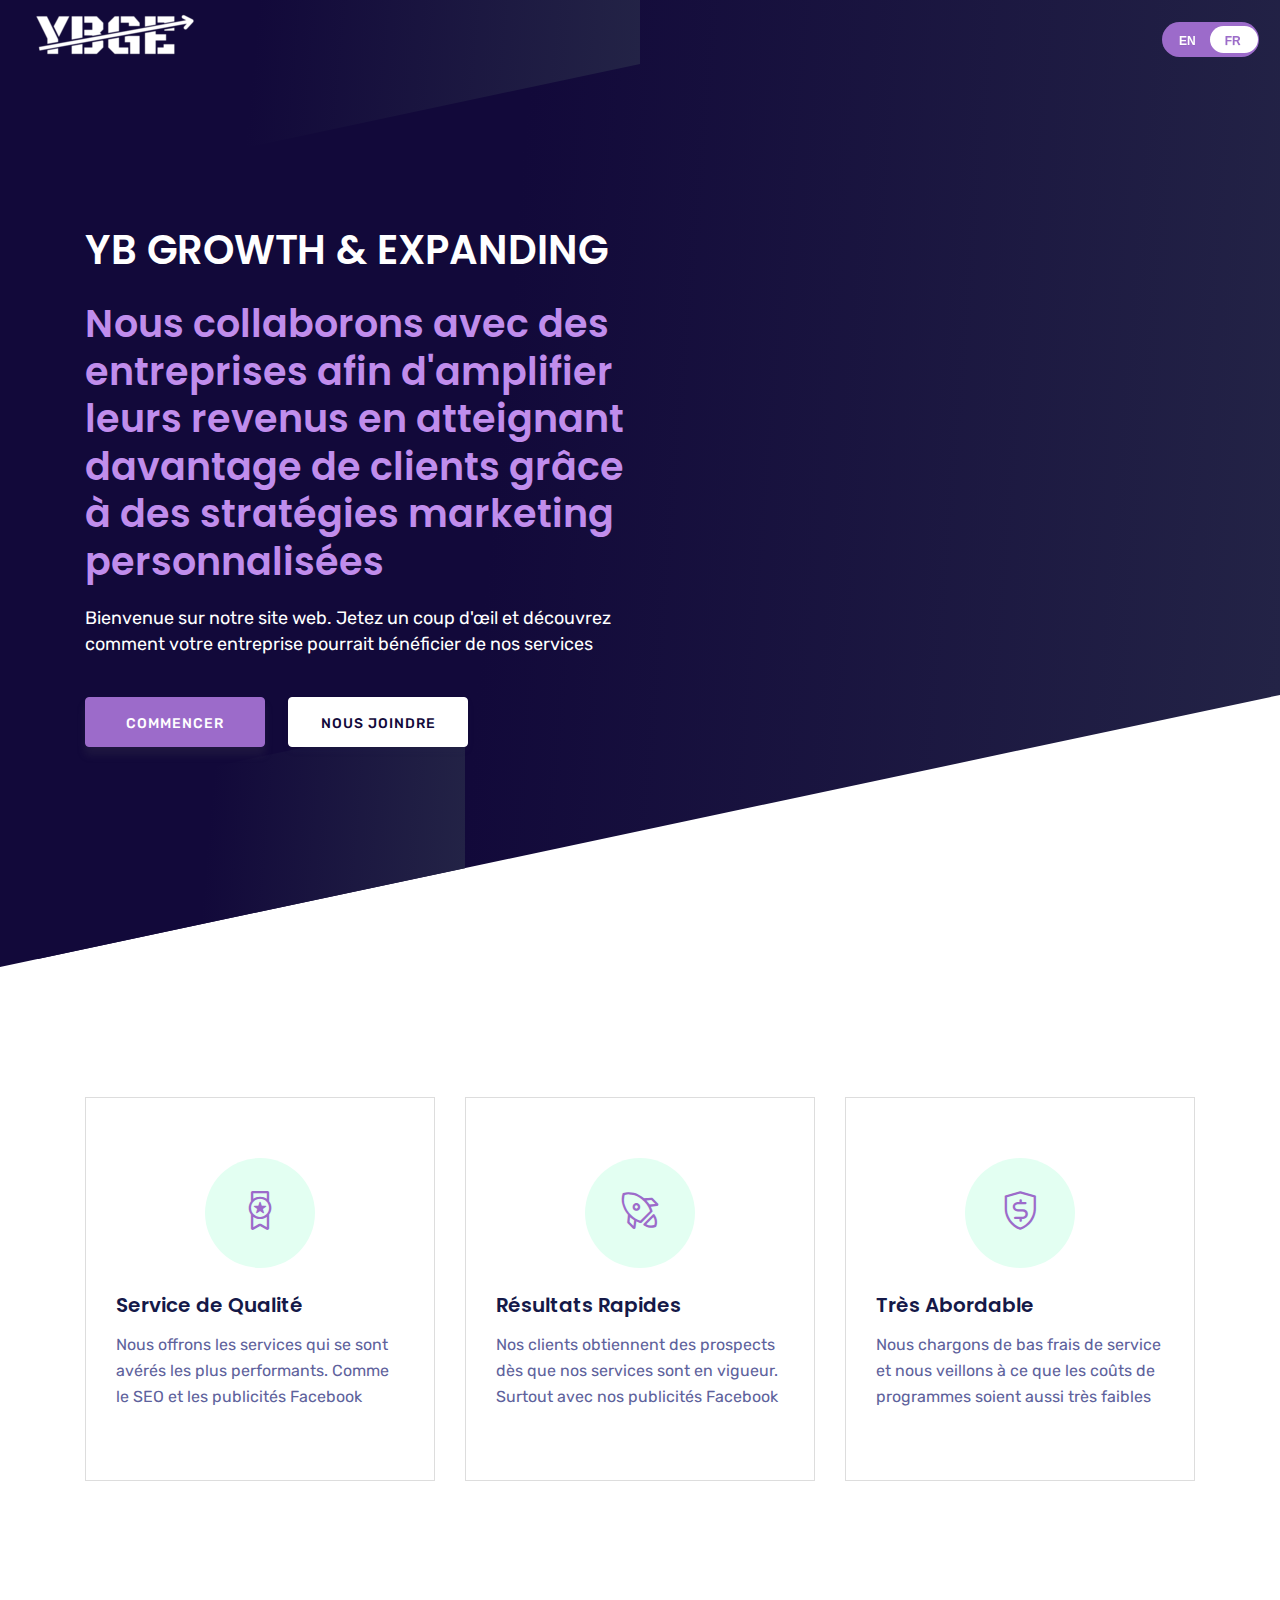
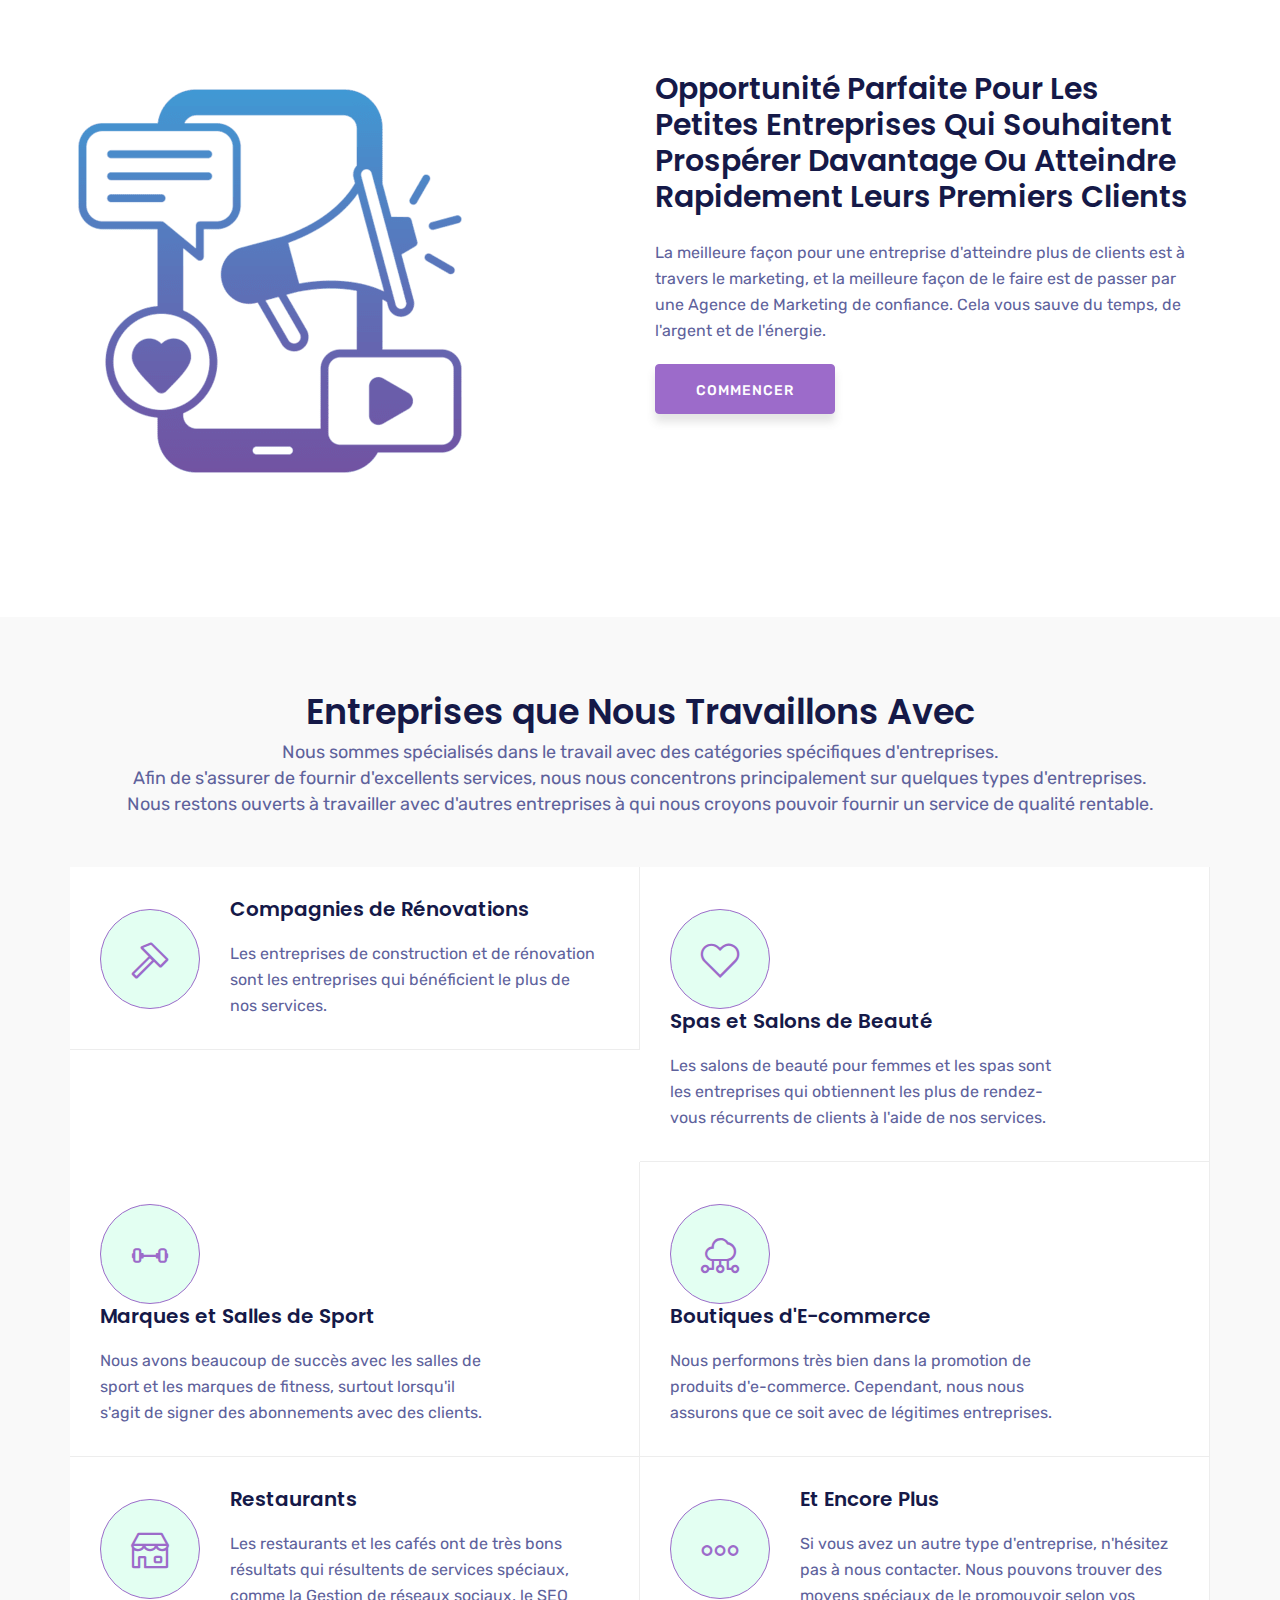
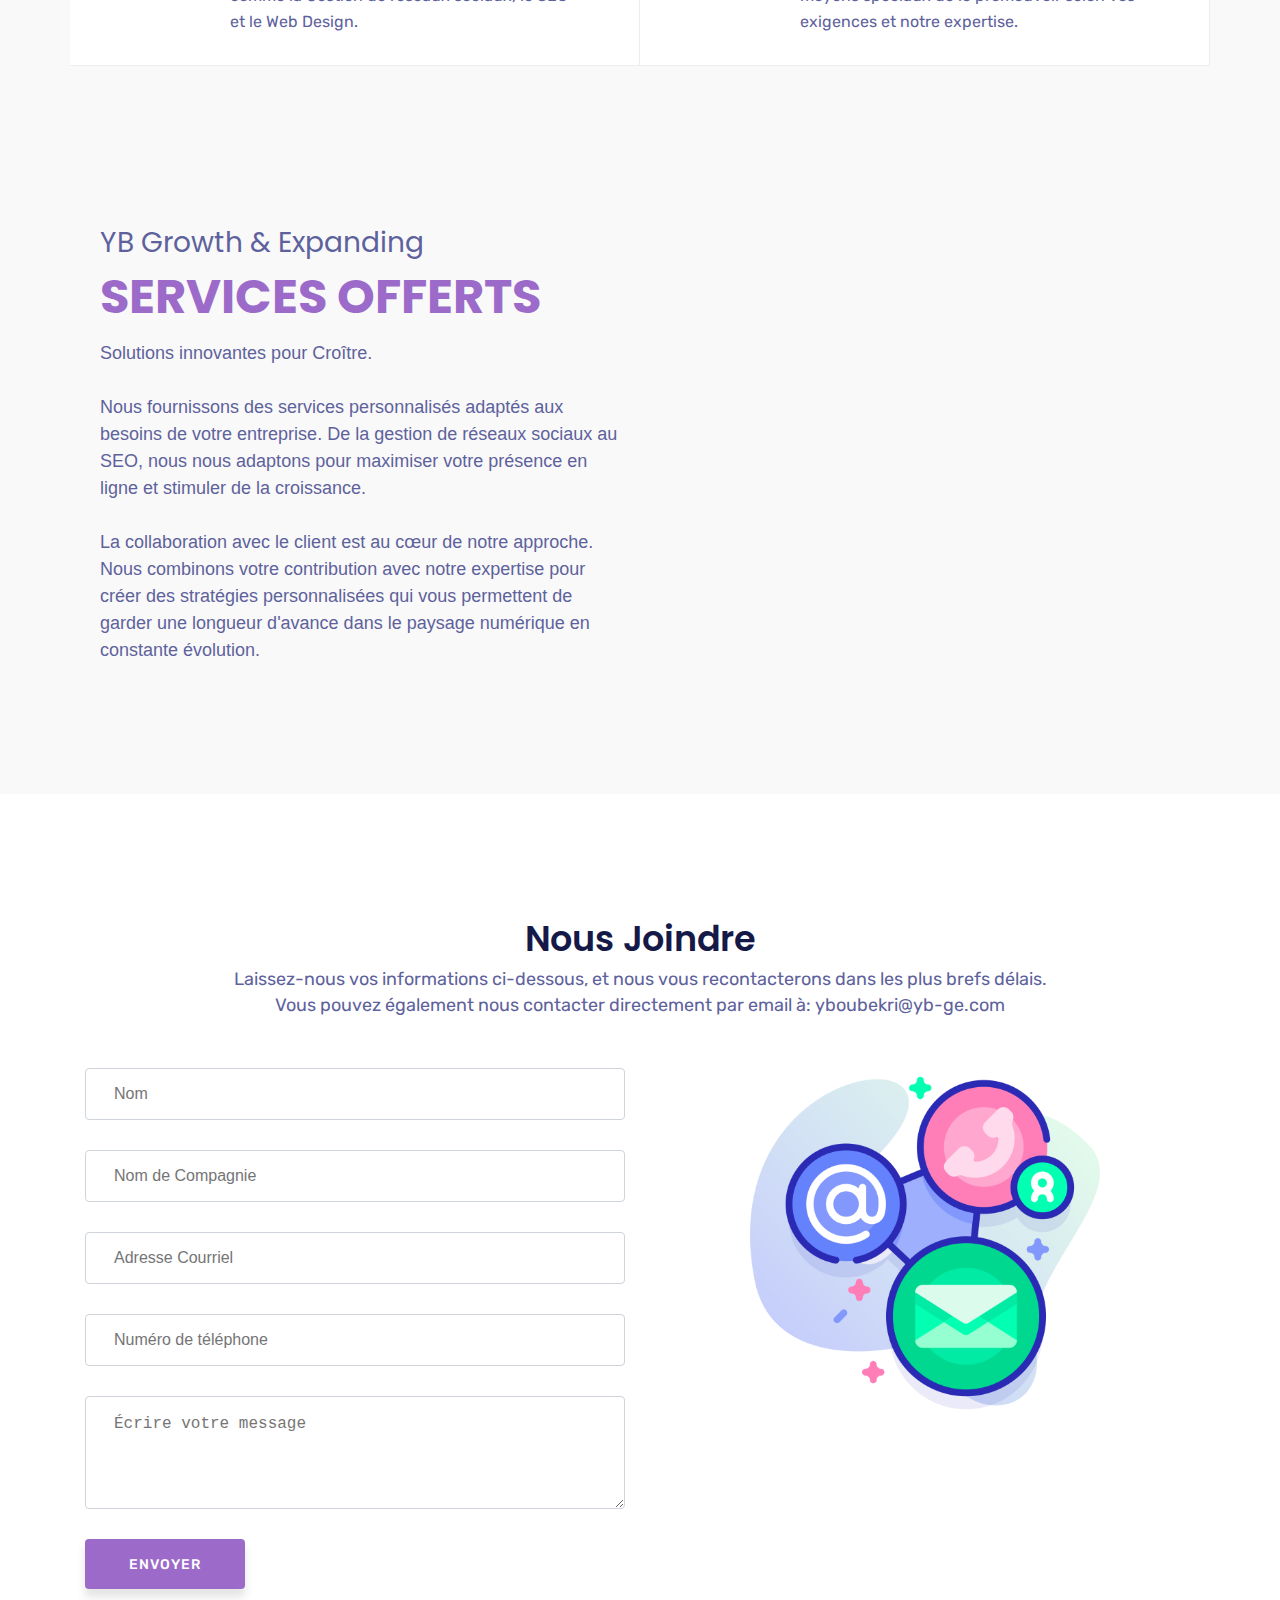
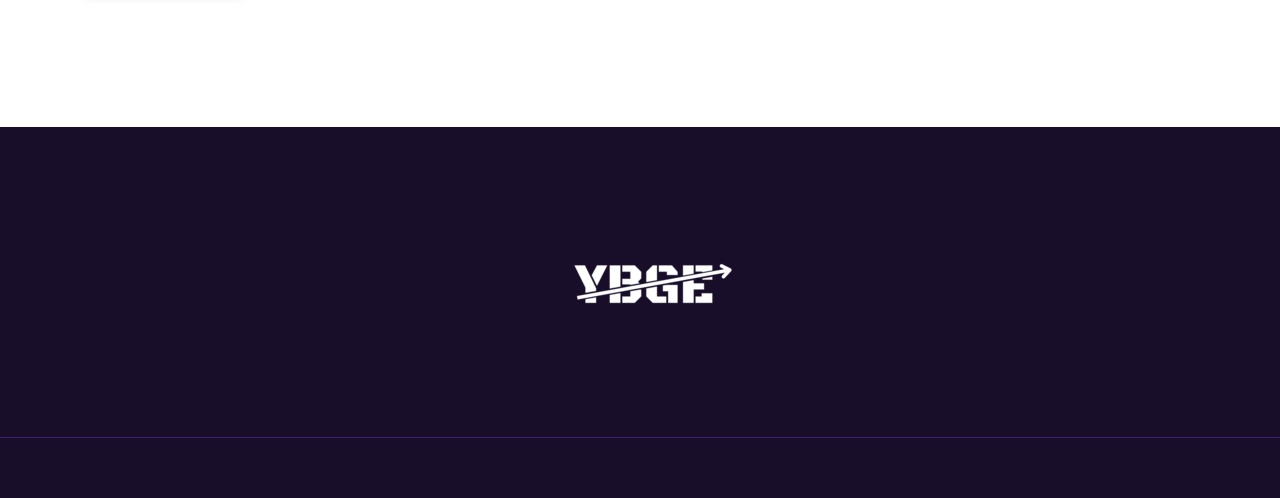
==== commit 1dd79dfd: "Add files via upload" ====
--- a/indexFR.html
+++ b/indexFR.html
@@ -48,7 +48,7 @@
           <div class="col-lg-6 col-md-12 col-xs-12">
             <div class="contents">
               <h2 class="head-title">YB GROWTH & EXPANDING</h2>
-              <h2 class="head-title2">Nous travaillons avec des entreprises dans le but d'augmenter leurs revenus en atteignant plus de clients grâce à des stratégies de marketing personalisées</h2>
+              <h2 class="head-title2">Nous collaborons avec des entreprises afin d'amplifier leurs revenus en atteignant davantage de clients grâce à des stratégies marketing personnalisées</h2>
               <p>Bienvenue sur notre site web. Jetez un coup d'œil et découvrez<br>comment votre entreprise pourrait bénéficier de nos services</p>
               <div class="header-button">
                 <a href="#features" class="btn btn-border-filled page-scroll">Commencer</a>
@@ -69,7 +69,7 @@
                 <i class="lni-medall"></i>
               </div>
               <h4>Service de Qualité</h4>
-              <p>We offer the services that have proven to be the most successful. Like Search engine optimization and Facebook Ads</p>
+              <p>Nous offrons les services qui se sont avérés les plus performants. Comme le SEO et les publicités Facebook</p>
             </div>
           </div>
           <!-- End Col -->
@@ -79,8 +79,8 @@
               <div class="icon">
                 <i class="lni-rocket"></i>
               </div>
-              <h4>Fast Results</h4>
-              <p>Our services allow clients to get leads as soon as they are in effect. Especially with our Facebook Ads</p>
+              <h4>Résultats Rapides</h4>
+              <p>Nos clients obtiennent des prospects dès que nos services sont en vigueur. Surtout avec nos publicités Facebook</p>
             </div>
           </div>
           <!-- End Col -->
@@ -90,8 +90,8 @@
               <div class="icon">
                 <i class="lni-money-protection"></i>
               </div>
-              <h4>Very Affordable</h4>
-              <p>We charge very low service fees and we make sure the ads display costs are as cheap as possible</p>
+              <h4>Très Abordable</h4>
+              <p>Nous chargons de bas frais de service et nous veillons à ce que les coûts de programmes soient aussi très faibles</p>
             </div>
           </div>
           <!-- End Col -->
@@ -118,9 +118,10 @@
           <!-- Start Col -->
           <div class="col-lg-6 col-md-12 pl-4">
             <div class="business-item-info">
-              <h3>Perfect Opportunity For Small Businesses Looking To Expand Or New Businesses Who Want To Quickly Reach Their First Clients</h3>
-              <p>The best way for a business to reach more clients is through<br> marketing, and the best way to do so is through a trustful<br> Marketing Agency. It saves you Time, Money, and Energy.</p>
-              <a href="#features" class="btn btn-border-filled page-scroll">Get Started</a>
+              <h3>Opportunité Parfaite Pour Les Petites Entreprises Qui Souhaitent Prospérer Davantage Ou Atteindre Rapidement Leurs Premiers Clients</h3>
+              <p>La meilleure façon pour une entreprise d'atteindre plus de clients est à travers le
+                marketing, et la meilleure façon de le faire est de passer par une Agence de Marketing de confiance. Cela vous sauve du temps, de l'argent et de l'énergie.</p>
+              <a href="#features" class="btn btn-border-filled page-scroll">Commencer</a>
             </div>
           </div>
           <!-- End Col -->
@@ -140,12 +141,11 @@
           <div class="col-lg-12">
             <div class="features-text section-header text-center">  
               <div>   
-                <h2 class="section-title">Businesses We Work With</h2>
+                <h2 class="section-title">Entreprises que Nous Travaillons Avec</h2>
                 <div class="desc-text">
-                  <p>We specialize in working with specific categories of businesses.<br>To make sure we deliver great services, we mostly
-                    focus on only a few types of businnesses.<br>But we
-                    are still open to work with other companies to who
-                    we trust we can deliver a profitable quality service.</p>
+                  <p>Nous sommes spécialisés dans le travail avec des catégories spécifiques d'entreprises.
+                    <br>Afin de s'assurer de fournir d'excellents services, nous nous concentrons principalement sur quelques types d'entreprises.
+                    <br>Nous restons ouverts à travailler avec d'autres entreprises à qui nous croyons pouvoir fournir un service de qualité rentable.</p>
                 </div>
               </div> 
             </div>
@@ -165,8 +165,8 @@
                 </div>
               </a>
                <div class="feature-info float-left">
-                 <h4>Remodeling Contractors</h4>
-                 <p>Construction and Remodeling Companies are<br>the businesses that benefit the most from<br> our services.</p>
+                 <h4>Compagnies de Rénovations</h4>
+                 <p>Les entreprises de construction et de rénovation<br> sont les entreprises qui bénéficient le plus de <br>nos services.</p>
                </div>
             </div>
             <!-- End Fetatures -->
@@ -183,8 +183,8 @@
                 </div>
               </a>
                <div class="feature-info float-left">
-                 <h4>Beauty Salons & Spas</h4>
-                 <p>Women beauty salons and spas are the businesses<br>that obtain the most reccuring appointments<br>from new clients they receive from our services.</p>
+                 <h4>Spas et Salons de Beauté</h4>
+                 <p>Les salons de beauté pour femmes et les spas sont<br> les entreprises qui obtiennent les plus de rendez-<br>vous récurrents de clients à l'aide de nos services.</p>
                </div>
             </div>
             <!-- End Fetatures -->
@@ -201,8 +201,8 @@
                 </div>
               </a>
                <div class="feature-info float-left">
-                 <h4>Gyms & Fitness Brands</h4>
-                 <p>We are perform very well with gyms and fitness<br>brands, especially when it's about signing<br>memberships to new clients.</p>
+                 <h4>Marques et Salles de Sport</h4>
+                 <p>Nous avons beaucoup de succès avec les salles de<br>sport et les marques de fitness, surtout lorsqu'il <br>s'agit de signer des abonnements avec des clients.</p>
                </div>
             </div>
             <!-- End Fetatures -->
@@ -219,8 +219,8 @@
                 </div>
               </a>
               <div class="feature-info float-left">
-                <h4>E-commerce Shops</h4>
-                <p>We have a lot of success in advertising products<br>for e-commerce shops. However, we do make sure<br> that we are promoting for legitimate businnesses.</p>
+                <h4>Boutiques d'E-commerce</h4>
+                <p>Nous performons très bien dans la promotion de<br> produits d'e-commerce. Cependant, nous nous<br> assurons que ce soit avec de légitimes entreprises.</p>
               </div>
             </div>
             <!-- End Fetatures -->
@@ -238,7 +238,9 @@
               </a>
                <div class="feature-info float-left">
                  <h4>Restaurants</h4>
-                 <p>Restaurants and coffeeshops benefit from special<br>services we offer that give very good results, like<br>Social Media Management, SEO and Web design.</p>
+                 <p>Les restaurants et les cafés ont de très bons<br> résultats qui résultents de services spéciaux,<br>
+                    comme
+                   la Gestion de réseaux sociaux, le SEO<br> et le Web Design.</p>
                </div>
             </div>
             <!-- End Fetatures -->
@@ -255,8 +257,10 @@
                 </div>
               </a>
                <div class="feature-info float-left">
-                <h4>& Even More</h4>
-                <p>If you own another type of business, feel free to<br>contact us. We can find special ways to promote it<br> according to your requirements and our expertise.</p>
+                <h4>Et Encore Plus</h4>
+                <p>Si vous avez un autre type d'entreprise, n'hésitez<br> pas à
+                  nous contacter. Nous pouvons trouver des<br> moyens spéciaux de le promouvoir
+                  selon vos<br> exigences et notre expertise.</p>
                </div>
             </div>
           </div>
@@ -278,13 +282,13 @@
                     <h1 style="text-align: left; font-size: 28px; color: #5e629c;">YB Growth & Expanding</h1>
                     </div>
                     <div data-de-type="headline" data-de-editing="false" data-title="headline" data-ce="true" data-trigger="none" data-animate="fade" data-delay="500" style="margin-top: 0px; outline: none; cursor: pointer; font-family: Montserrat, Helvetica, sans-serif !important;" aria-disabled="false" data-google-font="Montserrat">
-                    <h1 style="text-align: left; font-size: 48px; color: #9c6bca;" data-bold="inherit" data-gramm="false" contenteditable="false"><b>SERVICES WE OFFER</b></h1>
+                    <h1 style="text-align: left; font-size: 48px; color: #9c6bca;" data-bold="inherit" data-gramm="false" contenteditable="false"><b>SERVICES OFFERTS</b></h1>
                     </div>
                     <div data-de-type="headline" data-de-editing="false" data-title="Paragraph" data-ce="true" data-trigger="none" data-animate="fade" data-delay="500" style="margin-top: 15px; outline: none; cursor: pointer; font-family: Montserrat, Helvetica, sans-serif !important;" data-google-font="Montserrat" aria-disabled="false">
-                    <div style="text-align: left; font-size: 18px; color: #5e629c;" data-gramm="false" contenteditable="false">Innovative Solutions for Growth.<div><br></div>
-                    <div>We provide customized services tailored to your business needs. From social media management to SEO, we adapt to maximize your online presence and drive growth.</div>
+                    <div style="text-align: left; font-size: 18px; color: #5e629c;" data-gramm="false" contenteditable="false">Solutions innovantes pour Croître.<div><br></div>
+                    <div>Nous fournissons des services personnalisés adaptés aux besoins de votre entreprise. De la gestion de réseaux sociaux au SEO, nous nous adaptons pour maximiser votre présence en ligne et stimuler de la croissance.</div>
                     <div><br></div>
-                    <div>Client collaboration is at the heart of our approach. We value your input, combining it with our expertise to create personalized strategies that keep you ahead in the ever-evolving digital landscape.</div>
+                    <div>La collaboration avec le client est au cœur de notre approche. Nous combinons votre contribution avec notre expertise pour créer des stratégies personnalisées qui vous permettent de garder une longueur d'avance dans le paysage numérique en constante évolution.</div>
                     </div>
                     </div>
                   </div>
@@ -309,10 +313,10 @@
           <div class="col-lg-12">
             <div class="contact-text section-header text-center">  
               <div>   
-                <h2 class="section-title">Get In Touch</h2>
+                <h2 class="section-title">Nous Joindre</h2>
                 <div class="desc-text">
-                  <p>Leave us your informations below, and we will contact you back as soon as possible.</p>  
-                  <p>You can also contact us direclty via email at: yboubekri@yb-ge.com</p>
+                  <p>Laissez-nous vos informations ci-dessous, et nous vous recontacterons dans les plus brefs délais.</p>  
+                  <p>Vous pouvez également nous contacter directement par email à: yboubekri@yb-ge.com</p>
                 </div>
               </div> 
             </div>
@@ -329,35 +333,35 @@
                 <div class="form-group">
                   <input type="hidden" name="_captcha" value="false">
                   <input type="hidden" name="_next" value="https://yb-ge.com/thankyou.html">
-                  <input type="text" class="form-control" id="name" name="name" placeholder="Name" required data-error="Please enter your name">
+                  <input type="text" class="form-control" id="name" name="name" placeholder="Nom" required data-error="Please enter your name">
                   <div class="help-block with-errors"></div>
                 </div>                                 
               </div>
               <div class="col-md-6">
                 <div class="form-group">
-                  <input type="text" placeholder="Company Name" id="msg_subject" class="form-control" name="msg_subject" required data-error="Please enter your subject">
+                  <input type="text" placeholder="Nom de Compagnie" id="msg_subject" class="form-control" name="msg_subject" required data-error="Please enter your subject">
                   <div class="help-block with-errors"></div>
                 </div> 
               </div>
               <div class="col-md-6">
                 <div class="form-group">
-                  <input type="text" class="form-control" id="email" name="email" placeholder="Email" required data-error="Please enter your Email">
+                  <input type="text" class="form-control" id="email" name="email" placeholder="Adresse Courriel" required data-error="Please enter your Email">
                   <div class="help-block with-errors"></div>
                 </div>                                 
               </div>
               <div class="col-md-6">
                 <div class="form-group">
-                  <input type="text" placeholder="Phone Number" id="budget" class="form-control" name="Phone" required data-error="Please enter your Budget">
+                  <input type="text" placeholder="Numéro de téléphone" id="budget" class="form-control" name="Phone" required data-error="Please enter your Budget">
                   <div class="help-block with-errors"></div>
                 </div> 
               </div>
               <div class="col-md-12">
                 <div class="form-group"> 
-                  <textarea class="form-control" id="message"  name="message" placeholder="Write Message" rows="4" data-error="Write your message" required></textarea>
+                  <textarea class="form-control" id="message"  name="message" placeholder="Écrire votre message" rows="4" data-error="Write your message" required></textarea>
                   <div class="help-block with-errors"></div>
                 </div>
                 <div class="submit-button">
-                  <button class="btn btn-common" id="submit" type="submit">Submit</button>
+                  <button class="btn btn-common" id="submit" type="submit">Envoyer</button>
                   <div id="msgSubmit" class="h3 hidden"></div> 
                   <div class="clearfix"></div> 
                 </div>
